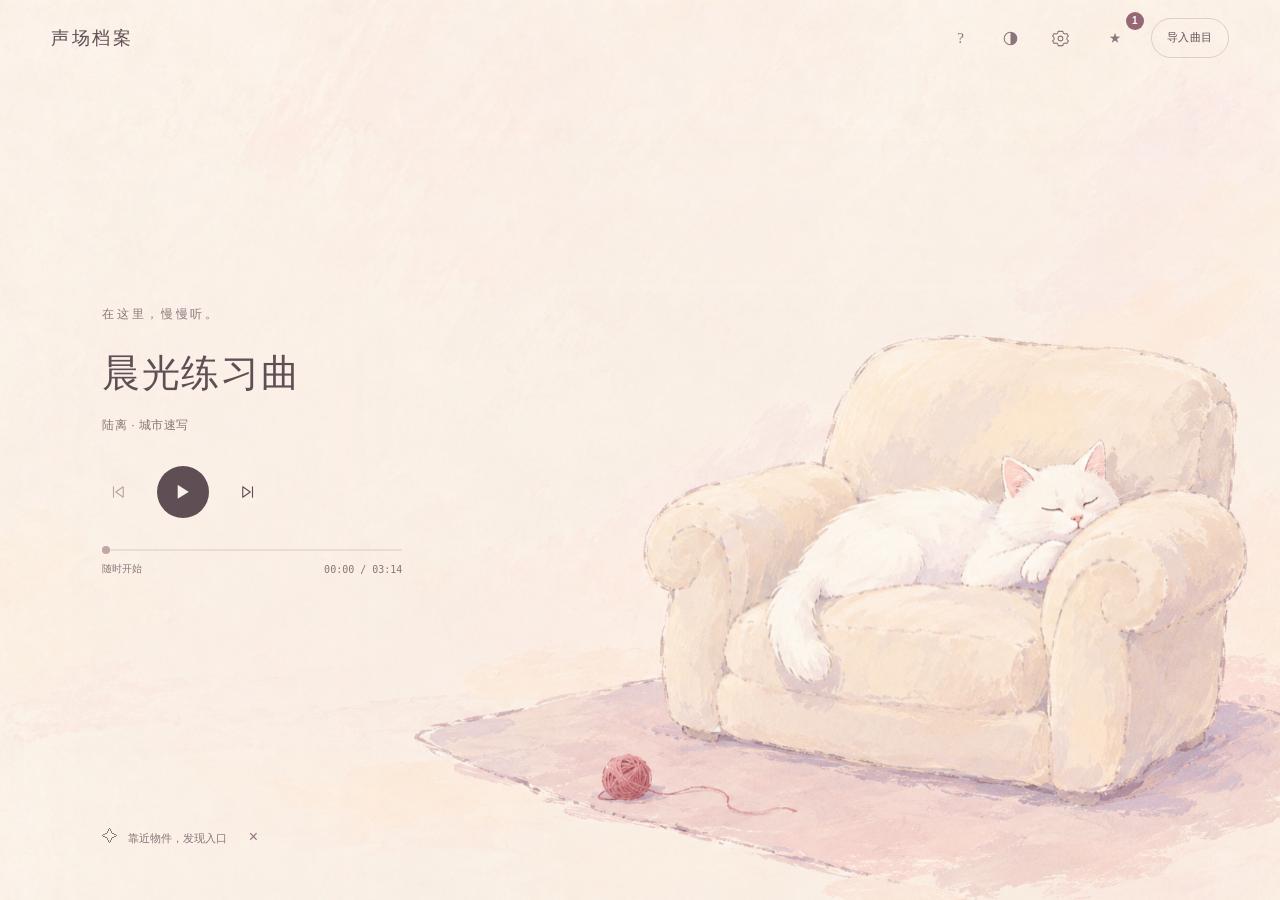
==== frontend/preview.html @ e41140dd "feat: add cat home themes and harden library workflows; release v0.2.7" ====
<!DOCTYPE html>
<html lang="zh-CN">
<head>
    <meta charset="UTF-8">
    <meta name="viewport" content="width=device-width, initial-scale=1.0">
    <title>声场档案</title>
    <link rel="stylesheet" href="style.css">
    <link rel="stylesheet" href="themes.css">
    <link rel="stylesheet" href="home-scene.css">
</head>

<body>

<div class="app">

    <div class="spatial-atmosphere" aria-hidden="true">
        <canvas id="soundfield"></canvas>
        <div class="spatial-orb spatial-orb-a"></div>
        <div class="spatial-orb spatial-orb-b"></div>
        <div class="spatial-grid"></div>
    </div>

    <!-- 顶部 -->
    <header class="topbar">
        <div class="brand">
            <div class="brand-icon" aria-hidden="true">
                <svg viewBox="0 0 44 44" role="presentation">
                    <path d="M8 24h4V13H8v11Zm8 7h4V7h-4v24Zm8 6h4V16h-4v21Zm8-9h4V11h-4v17Z"/>
                </svg>
            </div>
            <div>
                <div class="brand-title">声场档案</div>
                <div class="brand-subtitle">CUT &amp; CUE · SOUND LIBRARY</div>
            </div>
        </div>

        <nav class="top-nav" aria-label="主导航">
            <button class="nav-item active" data-view="home">
                <span>首页</span>
            </button>

            <button class="nav-item" data-view="all">
                <span>全部音乐</span>
                <span class="nav-count" id="allCount"><span class="nav-count-value">0</span></span>
            </button>

            <button class="nav-item" data-view="clips">
                <span>音乐片段</span>
                <span class="nav-count" id="clipCount"><span class="nav-count-value">0</span></span>
            </button>

            <button class="nav-item" data-view="albums">
                <span>专辑</span>
            </button>

            <button class="nav-item" data-view="recent">
                <span>最近</span>
            </button>
        </nav>

        <div class="top-actions">
            <button id="sceneHelpBtn" class="scene-help-btn" type="button" aria-label="查看场景入口" aria-controls="homeScene" aria-expanded="false" title="查看场景入口">?</button>
            <button id="themeToggleBtn" class="theme-toggle appearance-toggle" type="button" aria-label="切换到月夜打盹" title="切换到月夜打盹">
                <svg class="appearance-glyph" viewBox="0 0 24 24" aria-hidden="true"><circle cx="12" cy="12" r="8"/><path d="M12 4a8 8 0 0 1 0 16Z"/></svg>
            </button>
            <div class="theme-switcher">
                <button
                    id="settingsToggleBtn"
                    class="theme-toggle"
                    type="button"
                    aria-expanded="false"
                    aria-controls="settingsMenu"
                    aria-haspopup="menu"
                    aria-label="设置"
                    title="设置"
                >
                    <svg class="settings-glyph" viewBox="0 0 24 24" aria-hidden="true"><path d="m9 3-.6 2.4-2 .9L4 5.6 2 9l1.8 1.7v2.6L2 15l2 3.4 2.4-.7 2 .9L9 21h6l.6-2.4 2-.9 2.4.7 2-3.4-1.8-1.7v-2.6L22 9l-2-3.4-2.4.7-2-.9L15 3Z"/><circle cx="12" cy="12" r="3"/></svg><span class="settings-text">设置</span>
                    <span class="theme-toggle-chevron" aria-hidden="true">⌄</span>
                </button>
                <div id="settingsMenu" class="theme-menu hidden" role="menu" aria-label="设置">
                    <button id="sceneMotionBtn" class="settings-action" type="button" role="menuitemcheckbox" aria-checked="true" tabindex="-1">场景微动效<span aria-hidden="true">开</span></button>
                    <button id="shortcutHelpBtn" class="settings-action" type="button" role="menuitem" tabindex="-1">快捷键<span aria-hidden="true">?</span></button>
                    <button id="checkUpdateBtn" class="settings-action" type="button" role="menuitem" tabindex="-1">检查更新</button>
                </div>
            </div>
            <button id="openCandidatePanelBtn" class="secondary-btn candidate-panel-trigger" type="button" title="候选清单" aria-label="打开候选清单" aria-expanded="false">
                <span aria-hidden="true">★</span>
                <span id="candidateNavCount" class="candidate-trigger-count">0</span>
            </button>
            <button id="importBtn" class="primary-btn">
                导入曲目
            </button>
        </div>
    </header>


    <div class="main">

        <!-- 左侧：Tag 快捷筛选 -->
        <aside class="sidebar">

            <div class="sidebar-controls">
                <button id="sidebarCollapseBtn" class="sidebar-collapse-btn" type="button" aria-expanded="true" title="收起导航">
                    <span aria-hidden="true">‹</span>
                    <span>收起导航</span>
                </button>
            </div>

            <div class="sidebar-section tag-section">
                <div class="sidebar-title">
                    <span>快捷筛选 · 全部 Tag</span>
                    <span class="sidebar-title-actions">
                        <button id="sidebarTagClearBtn" class="hidden" type="button">清空</button>
                        <button id="sidebarTagManageBtn" type="button">管理</button>
                    </span>
                </div>

                <div id="sidebarTags" class="sidebar-tags">
                    <div class="empty-small">暂无 Tag</div>
                </div>
            </div>

        </aside>


        <!-- 主区域 -->
        <main class="content">

            <!-- 工具栏 -->
            <div class="toolbar">

                <div class="search-box">
                    <span class="search-mark" aria-hidden="true"></span>
                    <input
                        id="searchInput"
                        type="text"
                        placeholder="搜索音乐名、专辑、作者、类型、年份或 Tag"
                    >
                    <button id="clearSearch" class="clear-search">×</button>
                    <span class="search-key" aria-hidden="true">/ </span>
                </div>

                <div id="viewButtons" class="view-buttons">
                    <button class="view-btn active" data-layout="list" title="列表视图" aria-label="列表视图">
                        ☰
                    </button>
                    <button class="view-btn" data-layout="grid" title="网格视图" aria-label="网格视图">
                        ▦
                    </button>
                </div>

                <button id="filterToggleBtn" class="secondary-btn toolbar-btn" aria-expanded="false">
                    ⌘ 筛选 <span id="filterActiveIndicator" class="filter-active-indicator hidden" aria-hidden="true"></span>
                </button>

                <button id="selectionToggleBtn" class="secondary-btn toolbar-btn">
                    选择
                </button>

                <button id="rowPlayToggleBtn" class="secondary-btn toolbar-btn" aria-pressed="true">
                    点击试听：开
                </button>

            </div>

            <div class="main-scroll-area">
            <section id="filterPanel" class="filter-panel hidden" aria-label="标签筛选">
                <div class="filter-panel-header">
                    <div>
                        <strong>当前筛选</strong>
                        <span id="filterEmptyHint">还没选中任何 Tag，在左侧点 Tag 即可筛选</span>
                    </div>
                    <div>
                        <button id="clearFiltersBtn" class="text-btn">清空筛选</button>
                    </div>
                </div>
                <div id="activeFilterTags" class="active-filter-tags"></div>
            </section>

            <section id="bulkToolbar" class="bulk-toolbar hidden">
                <span id="selectionCount">已选择 0 首</span>
                <button id="selectAllVisibleBtn" class="text-btn">全选本页</button>
                <div id="bulkTagControls" class="bulk-tag-controls">
                    <input id="bulkTagInput" type="text" placeholder="输入 Tag">
                    <button id="bulkAddTagBtn" class="secondary-btn">添加 Tag</button>
                    <button id="bulkRemoveTagBtn" class="secondary-btn">移除 Tag</button>
                </div>
                <button id="bulkDeleteBtn" class="text-btn danger-btn">删除已选</button>
                <button id="exitSelectionBtn" class="text-btn">完成</button>
            </section>


            <!-- 页面标题 -->
            <div class="page-header">
                <div>
                    <div class="page-kicker">THE SOUND ARCHIVE / 2026</div>
                    <h1 id="pageTitle">全部音乐</h1>
                    <div id="pageDescription" class="page-description">
                        你的本地音乐素材
                    </div>
                </div>

                <div class="result-info" id="resultInfo">
                    0 个音乐
                </div>
            </div>


            <!-- 内容 -->
            <div id="contentArea" class="content-area">
                <!-- JS 渲染 -->
            </div>
            </div>

        </main>


        <!-- 右侧详情 -->
        <aside id="detailPanel" class="detail-panel hidden">

            <div class="detail-header">
                <div class="detail-title">音乐详情</div>
                <button id="closeDetail" class="icon-btn">×</button>
            </div>

            <div id="detailContent"></div>

        </aside>

        <aside id="musicClipsPanel" class="music-clips-panel hidden">
            <div class="detail-header">
                <div>
                    <div class="detail-title">音乐片段</div>
                    <div id="musicClipsSource" class="clip-editor-source"></div>
                </div>
                <button id="closeMusicClips" class="icon-btn">×</button>
            </div>
            <div id="musicClipsBody" class="clips-panel-body"></div>
        </aside>


        <!-- 右侧候选面板 -->
        <aside id="candidatePanel" class="detail-panel hidden">

            <div class="detail-header">
                <div class="detail-title">
                    候选清单
                    <span id="candidatePanelCount" class="detail-title-count"></span>
                </div>
                <div class="candidate-panel-actions">
                    <button id="clearCandidatesBtn" class="text-btn" type="button">清空</button>
                    <button id="closeCandidatePanel" class="icon-btn">×</button>
                </div>
            </div>

            <div id="candidatePanelBody" class="detail-content"></div>

        </aside>

    </div>


    <!-- 底部播放器 -->
    <footer id="playerBar" class="player-bar hidden">

        <audio id="barAudio" preload="auto"></audio>

        <div class="player-left">

            <div class="player-icon">
                <canvas class="player-vinyl" width="84" height="84" aria-hidden="true"></canvas>
            </div>

            <div class="player-info">

                <div id="playerTitle" class="player-title">
                    未在播放
                </div>

                <div id="playerMeta" class="player-meta">
                    —
                </div>

            </div>

        </div>


        <div class="player-center">

            <button id="playerPrevBtn" class="player-btn" title="上一首">
                ⏮
            </button>

            <button id="playerPlayBtn" class="player-btn player-play" title="播放/暂停">
                ▶
            </button>

            <button id="playerNextBtn" class="player-btn" title="下一首">
                ⏭
            </button>

        </div>


        <div class="player-right">

            <canvas id="playerWave" title="进度"></canvas>

            <span id="playerTime" class="player-time">
                00:00 / 00:00
            </span>

            <button id="playerAddCandidateBtn" class="player-btn" title="加入候选">
                ＋
            </button>

            <button id="playerCandidatesBtn" class="player-btn" title="候选列表">
                ★
                <span id="candidateBadge" class="badge">0</span>
            </button>

            <button id="playerCloseBtn" class="player-btn" title="关闭播放器">
                ×
            </button>

        </div>

    </footer>

    <div class="database-path-wrap">
        <button id="databasePathLink" class="database-path" type="button" title="在 Finder 中显示数据库文件">
            <span>本地数据库</span>
            <span id="databasePath">正在读取数据库位置…</span>
        </button>
        <button id="changeDbLocationBtn" class="database-path-change" type="button" title="打开所选文件夹的音乐库，不搬迁或覆盖当前数据库">切换音乐库</button>
    </div>

</div>


<!-- ============================= -->
<!-- 快捷键速查 -->
<!-- ============================= -->

<div id="updateModal" class="modal hidden" role="dialog" aria-modal="true" aria-labelledby="updateTitle">
    <div class="modal-box small">
        <div class="modal-header">
            <h2 id="updateTitle">软件更新</h2>
            <button id="closeUpdateBtn" class="icon-btn" type="button" aria-label="关闭更新窗口">×</button>
        </div>
        <div class="modal-body update-body">
            <p id="updateVersion">声场档案</p>
            <p id="updateStatus" role="status" aria-live="polite"></p>
            <progress id="updateProgress" aria-label="更新下载进度" hidden></progress>
            <span id="updateProgressLabel" hidden></span>
            <div id="updateNotes" class="update-notes" hidden></div>
        </div>
        <div class="modal-footer">
            <button id="updateRecheckBtn" class="secondary-btn" type="button" hidden>重新检查</button>
            <button id="updateActionBtn" class="primary-btn" type="button">检查更新</button>
        </div>
    </div>
</div>

<div id="shortcutsModal" class="modal hidden">

    <div class="modal-box shortcuts-box">

        <div class="modal-header">
            <h2>快捷键</h2>
            <button class="icon-btn" data-close-modal>×</button>
        </div>

        <div class="modal-body">

            <div class="shortcut-group">
                <div class="shortcut-group-title">试听</div>
                <div class="shortcut-row"><span class="shortcut-keys"><kbd>空格</kbd><kbd>K</kbd></span><span>播放 / 暂停</span></div>
                <div class="shortcut-row"><span class="shortcut-keys"><kbd>J</kbd><kbd>←</kbd></span><span>倒退 5 秒（按住连发）· 双击退 15 秒</span></div>
                <div class="shortcut-row"><span class="shortcut-keys"><kbd>L</kbd><kbd>→</kbd></span><span>前进 5 秒（按住连发）· 双击切换 1× / 1.5× / 2× 倍速</span></div>
                <div class="shortcut-row"><span class="shortcut-keys"><kbd>M</kbd></span><span>边听边裁：在当前播放位置打开裁剪器</span></div>
            </div>

            <div class="shortcut-group">
                <div class="shortcut-group-title">裁剪器</div>
                <div class="shortcut-row"><span class="shortcut-keys"><kbd>空格</kbd></span><span>从头试听整曲</span></div>
                <div class="shortcut-row"><span class="shortcut-keys"><kbd>I</kbd></span><span>当前位置设为片段起点</span></div>
                <div class="shortcut-row"><span class="shortcut-keys"><kbd>O</kbd></span><span>当前位置设为片段终点</span></div>
            </div>

            <div class="shortcut-group">
                <div class="shortcut-group-title">通用</div>
                <div class="shortcut-row"><span class="shortcut-keys"><kbd>/</kbd></span><span>聚焦搜索框</span></div>
                <div class="shortcut-row"><span class="shortcut-keys"><kbd>Esc</kbd></span><span>关闭弹窗 / 清除筛选</span></div>
                <div class="shortcut-row"><span class="shortcut-keys"><kbd>?</kbd></span><span>打开本面板</span></div>
            </div>

        </div>

    </div>

</div>

<!-- ============================= -->
<!-- 导入音乐弹窗 -->
<!-- ============================= -->

<div id="importModal" class="modal hidden">

    <div class="modal-box">

        <div class="modal-header">
            <h2>导入音乐</h2>
            <button class="icon-btn" data-close-modal>×</button>
        </div>

        <div class="modal-body">

            <div
                id="dropZone"
                class="drop-zone"
            >
                <div class="drop-icon">♫</div>

                <div class="drop-title">
                    导入本地 MP3 音乐
                </div>

                <div class="drop-description">
                    可选择多个文件夹，自动扫描其中的 MP3 文件
                </div>

                <div class="drop-append-hint">
                    再次选择会追加到本次导入，重复文件自动忽略
                </div>

                <div class="import-source-actions">
                    <button id="chooseFileBtn" class="secondary-btn">选择文件</button>
                    <button id="chooseFolderBtn" class="primary-btn">选择文件夹</button>
                </div>
            </div>

            <fieldset class="album-source-control">
                <legend>专辑识别方式</legend>
                <span class="album-source-label">专辑</span>
                <label><input type="radio" name="albumSource" value="metadata" checked> 以 MP3 属性为准</label>
                <label><input type="radio" name="albumSource" value="folder"> 以文件夹名称为准</label>
            </fieldset>


            <div id="selectedFiles" class="selected-files"></div>

        </div>

        <div class="modal-footer">
            <button class="secondary-btn" data-close-modal>
                取消
            </button>

            <button
                id="confirmImportBtn"
                class="primary-btn"
                disabled
            >
                导入
            </button>
        </div>

    </div>

</div>


<!-- ============================= -->
<!-- 编辑音乐弹窗 -->
<!-- ============================= -->

<div id="editModal" class="modal hidden">

    <div class="modal-box small">

        <div class="modal-header">
            <h2>编辑音乐信息</h2>
            <button class="icon-btn" data-close-modal>×</button>
        </div>

        <div class="modal-body">

            <input type="hidden" id="editMusicId">

            <label>
                音乐名称
                <input id="editName" type="text">
            </label>

            <label>
                专辑
                <input id="editAlbum" type="text">
            </label>

            <label>
                Tag
                <div id="editTags" class="tag-editor"></div>

                <div class="tag-input-row">
                    <input
                        id="editTagInput"
                        type="text"
                        placeholder="输入新 Tag"
                    >
                    <button id="addEditTagBtn" class="secondary-btn">
                        添加
                    </button>
                </div>
            </label>

        </div>

        <div class="modal-footer">

            <button class="secondary-btn" data-close-modal>
                取消
            </button>

            <button id="saveEditBtn" class="primary-btn">
                保存
            </button>

        </div>

    </div>

</div>


<!-- 维度的新增/重命名、Tag 的新增/重命名都在侧栏原位输入，不再有操作浮层 -->


<!-- ============================= -->
<!-- 新建片段 -->
<!-- ============================= -->

<div id="clipEditorPanel" class="clip-editor-overlay hidden" role="dialog" aria-modal="true" aria-label="音乐片段编辑器">
<aside class="clip-editor-panel">

    <div class="clip-editor-header">
        <div>
            <div id="clipEditorTitle" class="detail-title">新建音乐片段</div>
            <div id="clipEditorMusicName" class="clip-editor-source"></div>
        </div>
        <button id="closeClipEditor" class="icon-btn">×</button>
    </div>

    <div class="clip-editor-body">

            <input type="hidden" id="clipMusicId">

            <div class="clip-editor-preview">
                <audio id="clipAudio"></audio>
                <button id="playFullTrackBtn" class="secondary-btn">▶ 从头试听</button>
                <button id="previewClipBtn" class="primary-btn">▶ 循环试听</button>
                <span id="clipCurrentTime" class="clip-current-time">00:00 / 00:00</span>
            </div>

            <!-- 时间轴 -->
            <div class="timeline-editor">

                <div class="clip-range-summary">
                    <span><b>IN</b> <input id="clipStartInput" type="text" inputmode="decimal" value="00:00"></span>
                    <strong id="clipSelectionDuration">选区 00:00</strong>
                    <span><b>OUT</b> <input id="clipEndInput" type="text" inputmode="decimal" value="00:00"></span>
                </div>

                <div id="timelineTrack" class="timeline-track">

                    <div id="timelinePlayhead" class="timeline-playhead"></div>

                    <div id="timelineSelection" class="timeline-selection">
                        <div id="startHandle" class="timeline-handle left" aria-label="入点"></div>
                        <div id="endHandle" class="timeline-handle right" aria-label="出点"></div>
                    </div>

                </div>

                <div class="timeline-buttons">
                    <button id="setStartBtn" class="secondary-btn" title="快捷键 I">
                        设入点 <kbd>I</kbd>
                    </button>

                    <button id="setEndBtn" class="secondary-btn" title="快捷键 O">
                        设出点 <kbd>O</kbd>
                    </button>
                </div>
                <p class="timeline-help">拖动两端调整范围；点击轨道定位播放头，再用 I / O 标记。</p>

            </div>


            <label class="clip-name-field">
                保存为素材 <span>可修改</span>
                <input
                    id="clipName"
                    type="text"
                    placeholder="例如：情绪渐起"
                >
            </label>


            <details class="clip-tags-details">
                <summary>Tag <span>可选</span></summary>

                <div
                    id="clipTags"
                    class="tag-editor"
                ></div>

                <div class="tag-input-row">

                    <input
                        id="clipTagInput"
                        type="text"
                        placeholder="输入新 Tag"
                    >

                    <button
                        id="addClipTagBtn"
                        class="secondary-btn"
                    >
                        添加
                    </button>

                </div>

                <div class="tag-suggestions">
                    <div class="suggestion-title">
                        已有 Tag
                    </div>

                    <div id="clipTagSuggestions"></div>
                </div>

            </details>

    </div>

    <div class="clip-editor-footer">
        <button id="cancelClipEditor" class="secondary-btn">取消</button>
        <button id="clipExportBtn" class="secondary-btn">导出选区 ⤓</button>
        <button id="saveClipBtn" class="primary-btn">保存片段</button>
    </div>

</aside>
</div>


<!-- Toast -->
<div id="toast" class="toast"></div>


<script src="soundfield.js"></script>
<script src="waveform.js"></script>
<script src="home-scene-motion.js"></script>
<script src="home-scene.js"></script>
<script src="theme-transition.js"></script>
<script src=".preview/mock-tauri.js"></script>
<script src="app.js"></script>
<script src="updater.js"></script>

</body>
</html>
---- frontend/style.css ----
/* =========================================================
   声场档案 — 设计系统
   ========================================================= */

* {
    box-sizing: border-box;
}

:root {
    /* 基础色 */
    --bg: #f4f5fb;
    --panel: #ffffff;
    --border: #ebeef4;
    --border-strong: #dfe3ee;
    --text: #1e2233;
    --subtext: #8a90a5;
    --hover: #f2f4fa;

    /* 强调色 — 靛蓝 → 紫罗兰渐变 */
    --primary: #6366f1;
    --primary-strong: #4f46e5;
    --primary-2: #8b5cf6;
    --primary-grad: linear-gradient(135deg, #6366f1 0%, #8b5cf6 100%);
    --primary-light: #f0f1ff;
    --primary-soft: #e7e9ff;
    --ring: rgba(99, 102, 241, 0.25);

    --danger: #f43f5e;
    --warning: #f59e0b;
    --tag: #eef0ff;
    --tag-text: #5b5bd6;

    /* 圆角 */
    --r-sm: 8px;
    --r-md: 12px;
    --r-lg: 16px;
    --r-xl: 20px;
    --r-pill: 999px;

    /* 阴影 */
    --shadow-sm: 0 1px 3px rgba(30, 34, 51, 0.06);
    --shadow-md: 0 6px 18px rgba(30, 34, 51, 0.08);
    --shadow-lg: 0 20px 50px rgba(30, 34, 51, 0.14);
}

/* 柔和滚动条 */
::-webkit-scrollbar {
    width: 10px;
    height: 10px;
}
::-webkit-scrollbar-thumb {
    background: #d4d9e6;
    border-radius: 999px;
    border: 3px solid transparent;
    background-clip: content-box;
}
::-webkit-scrollbar-thumb:hover {
    background: #bcc3d6;
    background-clip: content-box;
}
::-webkit-scrollbar-track {
    background: transparent;
}

html,
body {
    height: 100%;
}

body {
    margin: 0;
    font-family:
        -apple-system,
        BlinkMacSystemFont,
        "Segoe UI",
        "PingFang SC",
        "Microsoft YaHei",
        sans-serif;

    background: var(--bg);
    color: var(--text);

    -webkit-font-smoothing: antialiased;
    text-rendering: optimizeLegibility;
}

button {
    font-family: inherit;
}

/* =========================
   APP
========================= */

.app {
    height: 100vh;
    display: flex;
    flex-direction: column;
}


/* =========================
   TOPBAR
========================= */

.topbar {
    height: 68px;
    flex-shrink: 0;

    background: var(--panel);
    border-bottom: 1px solid var(--border);

    display: flex;
    align-items: center;
    justify-content: space-between;

    padding: 0 26px;
}

.brand {
    display: flex;
    align-items: center;
    gap: 13px;
}

.brand-icon {
    width: 40px;
    height: 40px;

    border-radius: 12px;

    background: var(--primary-grad);
    color: white;

    display: flex;
    align-items: center;
    justify-content: center;

    font-size: 21px;

    box-shadow: 0 4px 12px rgba(99, 102, 241, 0.35);
}

.brand-title {
    font-size: 16px;
    font-weight: 700;
    letter-spacing: 0.2px;
}

.brand-subtitle {
    font-size: 11px;
    color: var(--subtext);
    margin-top: 2px;
}

.top-actions .primary-btn {
    padding: 0 18px;
}

.top-actions .theme-toggle,
.top-actions .candidate-panel-trigger,
.top-actions .primary-btn {
    box-sizing: border-box;
    height: 40px;
    min-height: 40px;
}

.candidate-panel-trigger {
    position: relative;
    display: inline-flex;
    align-items: center;
    justify-content: center;
    gap: 7px;
    width: 36px;
    min-height: 36px;
    padding: 0;
    color: #fff;
    background: var(--primary-strong);
    border-color: var(--primary-strong);
    font-size: 17px;
}

.candidate-trigger-count {
    position: absolute;
    top: -7px;
    right: -8px;
    display: inline-flex;
    align-items: center;
    justify-content: center;
    min-width: 18px;
    height: 18px;
    padding: 0 5px;
    border-radius: 999px;
    background: #fff;
    color: var(--primary-strong);
    font-size: 10px;
    font-weight: 700;
}

.candidate-panel-trigger:hover {
    color: #fff;
    background: var(--primary);
    border-color: var(--primary);
}

.top-actions .candidate-panel-trigger {
    color: #e8e1d5;
    background: transparent;
    border-color: #56514a;
    border-radius: 2px;
}

.top-actions .candidate-panel-trigger:not(.is-active):hover {
    color: #fff;
    background: #292825;
    border-color: #aaa294;
}

body[data-theme="sky"] .top-actions .candidate-panel-trigger {
    color: var(--primary-strong);
    background: rgba(255,255,255,.7);
    border-color: var(--border-strong);
    border-radius: 9px;
}

body[data-theme="sky"] .top-actions .candidate-panel-trigger:not(.is-active):hover {
    color: var(--primary-strong);
    background: var(--primary-light);
    border-color: var(--primary);
}

.top-actions .candidate-panel-trigger.is-active,
body[data-theme="sky"] .top-actions .candidate-panel-trigger.is-active {
    color: #fff;
    background: var(--primary);
    border-color: var(--primary);
}

body[data-theme="sky"] .top-actions .candidate-panel-trigger.is-active {
    background: var(--primary-grad);
    border-color: transparent;
    box-shadow: 0 10px 24px rgba(62, 130, 164, 0.18);
}


/* =========================
   MAIN
========================= */

.main {
    flex: 1;
    display: flex;
    min-height: 0;
}


/* =========================
   SIDEBAR
========================= */

.sidebar {
    width: 232px;
    flex-shrink: 0;

    background: #fafbfe;
    border-right: 1px solid var(--border);

    padding: 20px 14px;

    overflow-y: auto;
}

.sidebar-section {
    margin-bottom: 26px;
}

.sidebar-title {
    padding: 0 12px 9px;

    font-size: 11px;
    font-weight: 700;

    color: #a8aec2;
    letter-spacing: 0.8px;
    text-transform: uppercase;
}

.tag-section .sidebar-title {
    display: flex;
    align-items: center;
    justify-content: space-between;
    gap: 8px;
}

.tag-section .sidebar-title-actions {
    display: flex;
    align-items: center;
    gap: 6px;
}

#sidebarTagManageBtn,
#sidebarTagClearBtn {
    border: 1px solid var(--border);
    border-radius: var(--r-pill);
    padding: 2px 9px;
    min-height: 0;

    background: transparent;
    color: var(--subtext);
    cursor: pointer;
    font: inherit;
    font-size: 11px;
    font-weight: 500;
    letter-spacing: normal;
    text-transform: none;
    white-space: nowrap;
}

#sidebarTagManageBtn:hover,
#sidebarTagClearBtn:hover {
    border-color: var(--primary);
    color: var(--primary-strong);
}

.nav-item {
    position: relative;

    width: 100%;
    height: 40px;

    border: 0;
    background: transparent;

    border-radius: 10px;

    padding: 0 12px;

    display: flex;
    align-items: center;
    gap: 11px;

    color: #5a6073;

    cursor: pointer;
    text-align: left;

    font-size: 13.5px;

    transition: background 0.15s, color 0.15s;
}

.nav-item:hover {
    background: var(--hover);
    color: var(--text);
}

.nav-item.active {
    background: var(--primary-light);
    color: var(--primary-strong);
    font-weight: 600;
}

.nav-item.active::before {
    content: "";
    position: absolute;
    left: -14px;
    top: 50%;
    transform: translateY(-50%);

    width: 3px;
    height: 22px;

    border-radius: 0 3px 3px 0;
    background: var(--primary-grad);
}

.nav-item > span:first-child {
    width: 18px;
    text-align: center;
    font-size: 13px;
}

.nav-count {
    margin-left: auto;

    min-width: 20px;
    height: 20px;

    display: inline-flex;
    align-items: center;
    justify-content: center;

    padding: 0 6px;

    font-size: 11px;
    font-weight: 600;

    color: #8a90a5;
    background: #eceff5;
    border-radius: var(--r-pill);
}

.nav-item.active .nav-count {
    color: var(--primary-strong);
    background: var(--primary-soft);
}

.sidebar-tags {
    display: flex;
    flex-direction: column;

    /* 与上方 .sidebar-title / .nav-item 的内容盒对齐：左侧 12px 内缩让维度名、
       Tag 行与导航项站在同一条左对齐线上，右侧 8px 让 Tag 计数徽标、维度开合与
       导航计数徽标落在同一条右对齐线上（徽标本身还带 4px 行内边距）。 */
    padding: 0 8px 0 12px;
}


/* 侧边栏 Tag 树：Musicbed 式分面列表——维度整宽行 + checkbox Tag 行 */

.sidebar-tag-tree {
    display: flex;
    flex-direction: column;
}

.sidebar-tag-dimension {
    border-bottom: 1px solid var(--border);
}

.sidebar-tag-dimension-row {
    display: flex;
    align-items: center;

    /* 与 .nav-item 一致：18px 图标列 + 11px 间距，维度名正好落在导航文字那一列。 */
    gap: 11px;

    /* 行高贴近导航项（32px）而不是原来的 46px，维度行才像同一套侧栏组件。 */
    min-height: 38px;

    /* 左右内缩由 .sidebar-tags 统一提供，只在这里保留 4px，
       让维度开合按钮与上方导航计数徽标右对齐。 */
    padding: 6px 4px 6px 0;

    cursor: pointer;
}

/* 维度图标沿用导航项「图标 + 文案」的排布，避免维度行显得孤立。 */
.sidebar-tag-dimension-icon {
    flex-shrink: 0;
    width: 18px;

    color: var(--text);
    text-align: center;
    font-size: 13px;
    opacity: .9;
}

.sidebar-tag-dimension-name {
    flex-shrink: 0;

    /* 字号、字重与 .nav-item 看齐，不再比导航项更抢眼。 */
    color: var(--text);
    font-size: 13px;
    font-weight: 500;
}

/* 维度名右侧截断显示该维度已选中的 Tag 名（收起态也保留）。 */
.sidebar-tag-dimension-selected {
    flex: 1;
    min-width: 0;
    overflow: hidden;
    text-overflow: ellipsis;
    white-space: nowrap;

    color: var(--subtext);
    font-size: 12px;
}

.sidebar-tag-dimension-pill {
    flex-shrink: 0;

    min-width: 18px;
    height: 18px;
    padding: 0 5px;

    display: inline-flex;
    align-items: center;
    justify-content: center;

    border-radius: 99px;

    background: var(--primary-strong);
    color: #ffffff;
    font-size: 11px;
    font-weight: 600;
    line-height: 1;
}

/* 维度开合：1.5px 圆头细线箭头（markup 里是 <svg class="chevron">）。
   不用「＋/×」——× 会被读成删除，而管理态里维度行本来就有 ＋（新增根 Tag）和
   ×（删除维度）两个按钮；也不用实心三角 ▼/▶ 或字符字形，那个尺寸下太笨重 /
   太糊，细线圆头描边只有 SVG 画得出。 */
.sidebar-tag-dimension-toggle {
    border: 0;
    background: transparent;
    padding: 0;
    width: 22px;
    height: 22px;
    flex-shrink: 0;

    display: inline-flex;
    align-items: center;
    justify-content: center;

    color: var(--subtext);
    cursor: pointer;
}

/* 展开向下「⌄」；收起时整枚箭头转 -90° 变成向右「›」。
   方向只看 aria-expanded，所以 JS 侧不需要再输出或替换任何字形。 */
.sidebar-tag-dimension-toggle .chevron,
.sidebar-tag-caret .chevron {
    display: block;
    width: 12px;
    height: 12px;
    transition: transform 0.16s ease;
}

.sidebar-tag-caret .chevron { width: 10px; height: 10px; }

.sidebar-tag-dimension-toggle[aria-expanded="false"] .chevron,
.sidebar-tag-caret[aria-expanded="false"] .chevron {
    transform: rotate(-90deg);
}

.sidebar-tag-dimension-row:hover .sidebar-tag-dimension-toggle,
.sidebar-tag-dimension-toggle:hover {
    color: var(--text);
}

.sidebar-tag-dimension-body {
    display: flex;
    flex-direction: column;
    padding: 0 0 10px;
}

.sidebar-tag-dimension.is-collapsed .sidebar-tag-dimension-body {
    display: none;
}

/* 有子级的 Tag 行在 checkbox 左侧放同一款细线箭头，尺寸比维度那枚小一档。 */
.sidebar-tag-caret {
    border: 0;
    background: transparent;
    padding: 0;
    width: 17px;
    height: 17px;
    flex-shrink: 0;

    display: inline-flex;
    align-items: center;
    justify-content: center;

    border-radius: var(--r-sm);

    color: var(--subtext);
    cursor: pointer;
}

.sidebar-tag-caret:hover {
    background: var(--hover);
    color: var(--text);
}

.sidebar-tag-caret-spacer {
    width: 17px;
    flex-shrink: 0;
}

.sidebar-tag-row {
    display: flex;
    align-items: center;

    /* 层级越深缩进越多，但侧栏宽度就这么多：缩进到第 3 层就不再增长，
       否则深层级的 Tag 名（连同 checkbox）会被右侧操作按钮挤到看不见。 */
    margin-left: min(calc(var(--tag-depth, 0) * 12px), 36px);

    border-radius: var(--r-sm);
}

.sidebar-tag-children {
    display: flex;
    flex-direction: column;
}

.sidebar-tag-children.is-collapsed {
    display: none;
}

.sidebar-tag {
    flex: 1;
    min-width: 0;

    border: 0;
    background: transparent;

    padding: 6px 4px;

    border-radius: var(--r-sm);

    display: flex;
    align-items: center;
    gap: 8px;

    text-align: left;

    cursor: pointer;

    color: var(--text);
    font: inherit;
    font-size: 13px;

    touch-action: none;
    user-select: none;
    -webkit-user-select: none;
}

/* ---------- 侧栏内联编辑（新增/重命名维度与 Tag） ---------- */

/* 原位输入框：底下一道强调色细线，其余和所在行保持同一排版。
   高度锁成 18px（= 文字行高），下划线算在盒内，这样切到编辑态时
   这一行不会比只读态高出来几个像素。 */
.sidebar-tag-input {
    flex: 1;
    min-width: 0;

    box-sizing: border-box;
    height: 18px;
    padding: 0;

    border: 0;
    border-bottom: 1px solid var(--primary);
    border-radius: 0;
    background: transparent;

    color: inherit;
    font: inherit;
    font-size: 13px;
    line-height: 18px;

    user-select: text;
    -webkit-user-select: text;
    outline: none;
}

.sidebar-tag-input::placeholder {
    color: var(--subtext);
    opacity: .85;
}

/* 维度名本身是 500 字重，重命名时输入框别掉回 400。 */
.sidebar-tag-dimension-row .sidebar-tag-input {
    font-weight: 500;
}

/* 重命名的那一行整体变成可输入状态：不要按钮手势，也不要禁止选中文字。 */
.sidebar-tag.is-editing {
    cursor: default;
    touch-action: auto;
    user-select: auto;
    -webkit-user-select: auto;
}

/* 新增时的空 checkbox 只作为占位，画出位置不画对勾。 */
.sidebar-tag-checkbox.is-draft {
    opacity: .5;
}

.sidebar-tag-dimension-row.is-draft .sidebar-tag-dimension-icon {
    opacity: .5;
}

.sidebar-tag:hover {
    background: var(--hover);
}

.sidebar-tag-checkbox {
    width: 15px;
    height: 15px;
    flex-shrink: 0;

    display: inline-flex;
    align-items: center;
    justify-content: center;

    border: 1px solid var(--border-strong);
    border-radius: 3px;

    background: transparent;
    color: transparent;
    font-size: 10px;
    line-height: 1;

    transition: background 0.15s, border-color 0.15s, color 0.15s;
}

.sidebar-tag.is-selected .sidebar-tag-checkbox {
    background: var(--primary-strong);
    border-color: var(--primary-strong);
    color: #ffffff;
}

.sidebar-tag.is-selected .sidebar-tag-name {
    font-weight: 600;
}

.sidebar-tag-name {
    flex: 1;
    min-width: 0;
    overflow: hidden;
    text-overflow: ellipsis;
    white-space: nowrap;
}

.sidebar-tag-count {
    flex-shrink: 0;

    color: var(--subtext);
    font-size: 11px;
    font-variant-numeric: tabular-nums;
}

.sidebar-tag-ops {
    display: none;
    align-items: center;
    gap: 1px;

    padding-right: 4px;
}

.sidebar-tag-dimension-row .sidebar-tag-ops {
    padding-right: 0;
}

.sidebar-tag-tree.is-managing .sidebar-tag-ops {
    display: inline-flex;
}

/* 管理态下每行右侧已经有三个操作按钮，再挂一个数量会把 Tag 名挤没，
   而且这时候用户关注的是结构而不是曲目数。 */
.sidebar-tag-tree.is-managing .sidebar-tag-count {
    display: none;
}

.sidebar-tag-ops button {
    border: 0;
    background: transparent;
    padding: 0;
    width: 17px;
    height: 17px;

    display: inline-flex;
    align-items: center;
    justify-content: center;

    color: var(--subtext);
    cursor: pointer;
    font-size: 13px;
    line-height: 1;
}

.sidebar-tag-ops button:hover {
    color: var(--primary-strong);
}

.sidebar-tag-ops button[data-sidebar-tag-delete]:hover,
.sidebar-tag-ops button[data-dimension-delete]:hover {
    color: var(--danger);
}

.sidebar-tag-row.is-dragging {
    opacity: 0.45;
}

.sidebar-tag-row.is-drop-target {
    outline: 2px solid var(--primary);
    outline-offset: -2px;
    background: var(--primary-light);
}

.sidebar-tag-dimension-row.is-drop-target {
    outline: 2px solid var(--primary);
    outline-offset: -2px;
    background: var(--primary-light);
}

.sidebar-tag-add-dimension {
    align-self: flex-start;
    border: 1px dashed var(--primary);
    border-radius: var(--r-pill);
    padding: 4px 10px;
    margin: 8px 0 0;

    background: transparent;
    color: var(--primary-strong);
    cursor: pointer;
    font: inherit;
    font-size: 12px;
}

.sidebar-tag-add-dimension:hover {
    background: var(--primary-light);
}


/* 打 Tag 时按维度分组的「已有 Tag」列表 */

.tag-pick-group {
    margin-bottom: 8px;
}

.tag-pick-group-title {
    margin-bottom: 4px;
    color: var(--subtext);
    font-size: 11px;
}

.tag-pick-group-tags {
    display: flex;
    flex-wrap: wrap;
}

.empty-small {
    color: #a8aec2;
    padding: 6px 12px;
    font-size: 12px;
}


/* =========================
   CONTENT
========================= */

.content {
    flex: 1;
    min-width: 0;

    display: flex;
    flex-direction: column;

    overflow: hidden;
}


/* =========================
   TOOLBAR
========================= */

.toolbar {
    height: 68px;
    flex-shrink: 0;

    display: flex;
    align-items: center;
    gap: 12px;

    padding: 0 26px;

    background: var(--panel);
    border-bottom: 1px solid var(--border);
}

.toolbar-btn { margin-left: auto; }
.toolbar-btn + .toolbar-btn { margin-left: 0; }

.filter-panel,
.bulk-toolbar {
    flex-shrink: 0;
    padding: 14px 26px;
    background: #fff;
    border-bottom: 1px solid var(--border);
}

.danger-btn { color: var(--danger); }

.main-scroll-area {
    flex: 1;
    min-height: 0;
    overflow-y: auto;
    overflow-x: hidden;
    display: flex;
    flex-direction: column;
}

.filter-panel-header,
.bulk-toolbar,
.bulk-tag-controls,
.active-filter-tags {
    display: flex;
    align-items: center;
    gap: 10px;
}

.filter-panel-header { justify-content: space-between; }
.filter-panel-header span { margin-left: 8px; font-size: 12px; color: var(--subtext); }
.active-filter-tags { min-height: 0; flex-wrap: wrap; margin: 12px 0 4px; }
.active-filter-tag { border: 0; border-radius: var(--r-pill); padding: 8px 12px; background: var(--primary-light); color: var(--primary-strong); cursor: pointer; font-size: 14px; }
.tag-drag-ghost { position: fixed; z-index: 1000; pointer-events: none; padding: 6px 10px; border: 1px solid var(--primary); border-radius: var(--r-pill); background: #fff; color: var(--primary-strong); box-shadow: var(--shadow-md); font-size: 12px; transform: translate(-50%, -50%); }
.text-btn { border: 0; background: transparent; color: var(--primary-strong); cursor: pointer; font: inherit; font-size: 12px; white-space: nowrap; }
.bulk-toolbar { justify-content: flex-start; background: var(--primary-light); flex-wrap: wrap; row-gap: 8px; }
.bulk-toolbar #selectionCount { font-weight: 600; color: var(--primary-strong); }
.bulk-tag-controls { margin-left: auto; }
.bulk-tag-controls input { width: 150px; height: 36px; border: 1px solid var(--border-strong); border-radius: 9px; padding: 0 10px; font: inherit; font-size: 13px; }

.search-box {
    width: 420px;
    max-width: 60vw;

    height: 40px;

    border: 1px solid var(--border);
    border-radius: var(--r-pill);

    background: #f5f6fa;

    display: flex;
    align-items: center;

    padding: 0 14px;

    color: #a8aec2;

    transition: border-color 0.15s, background 0.15s, box-shadow 0.15s;
}

.search-box:focus-within {
    background: #fff;
    border-color: var(--primary);
    box-shadow: 0 0 0 4px var(--ring);
}

.search-box input {
    flex: 1;

    border: 0;
    outline: 0;
    background: transparent;

    padding: 0 9px;

    font-size: 13px;
    color: var(--text);
}

.search-box input::placeholder {
    color: #a8aec2;
}

.clear-search {
    border: 0;
    background: transparent;

    color: #a8aec2;

    cursor: pointer;

    font-size: 18px;
    line-height: 1;

    padding: 0;
}

.clear-search:hover {
    color: var(--subtext);
}

.view-buttons {
    margin-left: auto;

    display: flex;

    gap: 2px;

    background: #f5f6fa;
    border: 1px solid var(--border);
    border-radius: 10px;

    padding: 3px;
}

.view-btn {
    width: 32px;
    height: 30px;

    border: 0;
    background: transparent;

    border-radius: 7px;

    cursor: pointer;

    color: #a8aec2;
    font-size: 14px;

    display: flex;
    align-items: center;
    justify-content: center;

    transition: background 0.15s, color 0.15s, box-shadow 0.15s;
}

.view-btn.active {
    background: #fff;
    color: var(--primary-strong);
    box-shadow: var(--shadow-sm);
}


/* =========================
   PAGE HEADER
========================= */

.page-header {
    padding: 26px 26px 16px;

    display: flex;
    align-items: end;
    justify-content: space-between;
}

.page-header h1 {
    margin: 0;

    font-size: 22px;
    font-weight: 700;
    letter-spacing: 0.2px;
}

.page-description {
    margin-top: 6px;

    font-size: 12.5px;
    color: var(--subtext);
}

.result-info {
    font-size: 12.5px;
    color: var(--subtext);
    background: #fff;
    border: 1px solid var(--border);
    border-radius: var(--r-pill);
    padding: 5px 13px;
    box-shadow: var(--shadow-sm);
}


/* =========================
   CONTENT AREA
========================= */

.content-area {
    flex: 0 0 auto;
    min-height: 0;
    overflow: visible;

    padding: 0 26px 36px;
}

.database-path {
    position: relative;
    z-index: 1;
    display: flex;
    align-items: center;
    gap: 7px;
    min-width: 0;
    width: 100%;
    flex-shrink: 0;
    padding: 8px 64px 8px 26px;
    border: 0;
    border-top: 1px solid var(--border);
    background: var(--panel);
    color: var(--subtext);
    cursor: pointer;
    font-size: 11px;
    text-align: left;
}

.database-path span:last-child {
    overflow: hidden;
    text-overflow: ellipsis;
    text-decoration: underline;
    text-underline-offset: 2px;
    white-space: nowrap;
}

.database-path:hover {
    color: var(--primary-strong);
}

.database-path-wrap {
    position: relative;
    z-index: 1;
    flex-shrink: 0;
}

.database-path-change {
    position: absolute;
    right: 10px;
    top: 50%;
    transform: translateY(-50%);
    z-index: 2;
    border: 1px solid var(--border);
    border-radius: var(--r-pill, 999px);
    background: var(--bg);
    color: var(--subtext);
    cursor: pointer;
    font-size: 11px;
    padding: 3px 12px;
}

.database-path-change:hover {
    color: var(--primary-strong);
    border-color: var(--primary-strong);
}


/* =========================
   MUSIC LIST
========================= */

.music-list {
    background: var(--panel);

    border: 1px solid var(--border);
    border-radius: var(--r-lg);

    overflow: hidden;

    box-shadow: var(--shadow-sm);
}

.music-row {
    min-height: 76px;

    display: flex;
    align-items: center;

    padding: 12px 16px;

    border-bottom: 1px solid var(--border);

    cursor: pointer;

    transition: background 0.15s;
}

.music-row.is-selected,
.music-card.is-selected { border-color: var(--primary); background: var(--primary-light); }
.music-select { display: inline-flex; align-items: center; margin: 0 2px 0 0; cursor: pointer; }
.music-select input { width: 16px; height: 16px; accent-color: var(--primary); }
.card-select { position: absolute; top: 12px; right: 12px; }

.music-row:last-child {
    border-bottom: 0;
}

.music-row:hover {
    background: #fafbfe;
}

.music-icon {
    width: 46px;
    height: 46px;

    border-radius: 12px;

    background: linear-gradient(135deg, #eef0ff 0%, #f5f2ff 100%);
    color: #7773d8;

    display: flex;
    align-items: center;
    justify-content: center;

    margin-right: 14px;

    font-size: 20px;

    flex-shrink: 0;
}

.music-icon img { width: 100%; height: 100%; display: block; object-fit: cover; border-radius: inherit; }

.music-main {
    flex: 1;
    min-width: 0;
}

.music-name {
    font-size: 14px;
    font-weight: 600;

    overflow: hidden;
    white-space: nowrap;
    text-overflow: ellipsis;
}

.music-meta {
    margin-top: 5px;

    color: var(--subtext);

    font-size: 11.5px;

    display: flex;
    gap: 14px;
}

.music-tags {
    display: flex;
    gap: 6px;

    margin-top: 8px;

    flex-wrap: wrap;
}

.tag {
    display: inline-flex;
    align-items: center;

    height: 22px;

    padding: 0 9px;

    border-radius: var(--r-pill);

    background: var(--tag);

    color: var(--tag-text);

    font-size: 11px;
    font-weight: 500;
}

.music-actions {
    display: flex;
    gap: 6px;

    margin-left: 16px;
}

.icon-action {
    width: 32px;
    height: 32px;

    border: 1px solid var(--border);
    border-radius: 9px;

    background: #fff;

    cursor: pointer;

    color: #8a90a5;

    display: inline-flex;
    align-items: center;
    justify-content: center;

    transition: background 0.15s, color 0.15s, border-color 0.15s, box-shadow 0.15s;
}

.icon-action:hover {
    background: var(--primary-light);
    border-color: var(--primary-soft);
    color: var(--primary-strong);
    box-shadow: var(--shadow-sm);
}


/* =========================
   GRID
========================= */

.music-grid {
    display: grid;

    grid-template-columns:
        repeat(auto-fill, minmax(240px, 1fr));

    gap: 16px;
}

.music-card {
    position: relative;
    background: var(--panel);

    border: 1px solid var(--border);
    border-radius: var(--r-lg);

    padding: 14px;

    cursor: pointer;

    box-shadow: var(--shadow-sm);

    transition: transform 0.18s ease, box-shadow 0.18s ease, border-color 0.18s ease;
}

.music-card:hover {
    transform: translateY(-3px);
    border-color: var(--primary-soft);
    box-shadow: var(--shadow-md);
}

.card-icon {
    height: 132px;

    background: linear-gradient(135deg, #eef0ff 0%, #f5f2ff 100%);
    color: #7773d8;

    border-radius: var(--r-md);

    display: flex;
    align-items: center;
    justify-content: center;

    font-size: 44px;

    margin-bottom: 14px;
}

.card-name {
    font-weight: 600;
    font-size: 14px;

    white-space: nowrap;
    overflow: hidden;
    text-overflow: ellipsis;
}

.card-meta {
    font-size: 11.5px;
    color: var(--subtext);

    margin-top: 5px;
}

.card-tags {
    margin-top: 10px;

    display: flex;
    gap: 5px;
    flex-wrap: wrap;
}


/* =========================
   EMPTY
========================= */

.empty-state {
    min-height: 360px;

    display: flex;
    flex-direction: column;

    align-items: center;
    justify-content: center;

    color: #a8aec2;
}

.empty-icon {
    font-size: 48px;
    margin-bottom: 14px;
}

.empty-title {
    color: #5a6073;
    font-weight: 600;
    font-size: 15px;
}

.empty-description {
    font-size: 12.5px;
    margin-top: 6px;
}


/* =========================
   DETAIL PANEL
========================= */

.detail-panel {
    width: 368px;
    flex-shrink: 0;

    background: var(--panel);

    border-left: 1px solid var(--border);

    display: flex;
    flex-direction: column;

    overflow: hidden;
}

.music-clips-panel {
    width: 50%;
    min-width: 420px;
    flex: 1 1 50%;
    background: var(--panel);
    border-left: 1px solid var(--border);
    display: flex;
    flex-direction: column;
    overflow: hidden;
}

.main:has(.music-clips-panel:not(.hidden)) .content {
    flex: 0 1 50%;
}

.clips-panel-body { padding: 20px; overflow-y: auto; }
.clips-panel-body .clip-list { gap: 12px; }
.candidate-item-tags { display: flex; flex-wrap: wrap; gap: 5px; margin-top: 8px; }
.tag-result-groups { display: grid; gap: 24px; }
.tag-result-tabs { display: flex; gap: 8px; border-bottom: 1px solid var(--border); padding-bottom: 12px; }
.tag-result-tab { border: 1px solid var(--border-strong); border-radius: var(--r-pill); background: #fff; padding: 7px 13px; color: #5a6073; cursor: pointer; font: inherit; font-size: 13px; }
.tag-result-tab span { margin-left: 4px; color: var(--subtext); font-size: 11px; }
.tag-result-tab.active { border-color: transparent; background: var(--primary-grad); color: #fff; font-weight: 600; }
.tag-result-tab.active span { color: #fff; }
.tag-result-heading { display: flex; align-items: center; gap: 7px; margin-bottom: 10px; color: #5a6073; font-size: 13px; font-weight: 700; }
.tag-result-heading span { display: inline-flex; align-items: center; justify-content: center; min-width: 20px; height: 20px; padding: 0 6px; border-radius: var(--r-pill); background: var(--primary-light); color: var(--primary-strong); font-size: 11px; }

.detail-header {
    height: 62px;

    border-bottom: 1px solid var(--border);

    padding: 0 20px;

    display: flex;
    align-items: center;
    justify-content: space-between;
}

.detail-title {
    font-weight: 700;
    font-size: 15px;
}

.detail-title-count {
    font-size: 12px;
    font-weight: 500;
    color: var(--subtext);
    margin-left: 4px;
}

.candidate-panel-actions {
    display: flex;
    align-items: center;
    gap: 8px;
}

.detail-content {
    overflow-y: auto;
}

#detailContent {
    overflow-y: auto;
    padding: 22px;
}

.detail-name {
    font-size: 20px;
    font-weight: 700;

    letter-spacing: 0.2px;

    word-break: break-word;
}

.detail-path {
    font-size: 11.5px;
    color: #a8aec2;

    margin-top: 9px;

    word-break: break-all;
}

.detail-section {
    margin-top: 26px;
}

.detail-section-title {
    font-size: 12px;
    font-weight: 700;

    color: #5a6073;

    margin-bottom: 10px;
}

.clip-section-heading { display: flex; align-items: center; justify-content: space-between; gap: 8px; }
.clip-section-heading .primary-btn { height: 32px; padding: 0 11px; font-size: 12px; }

.detail-value {
    font-size: 13.5px;
}

.detail-tags {
    display: flex;
    flex-wrap: wrap;
    gap: 6px;
}

.detail-tabs {
    display: flex;
    gap: 6px;
    margin-bottom: 16px;
    border-bottom: 1px solid var(--border);
    padding-bottom: 10px;
}

/* 片段已移至独立侧栏，详情面板只承载原曲信息。 */
.detail-tabs { display: none; }
#detailTabClips { display: none !important; }

.detail-tab {
    padding: 7px 16px;
    border: 1px solid var(--border);
    border-radius: var(--r-pill);
    background: #fff;
    cursor: pointer;
    font-size: 13px;
    color: var(--subtext);
    transition: all 0.15s;
}

.detail-tab:hover {
    background: var(--hover);
    color: var(--text);
}

.detail-tab.active {
    background: var(--primary-grad);
    border-color: transparent;
    color: white;
    font-weight: 600;
    box-shadow: 0 4px 12px rgba(99, 102, 241, 0.3);
}

.detail-edit .detail-section-title {
    display: flex;
    align-items: baseline;
    gap: 8px;
}

.detail-edit-hint {
    font-size: 11px;
    font-weight: 400;
    color: var(--subtext);
}

.detail-edit label {
    display: block;
    margin-bottom: 12px;
}

.detail-duration {
    margin-top: 4px;
}

/* 详情页音频规格只读展示 */
.detail-specs {
    display: grid;
    grid-template-columns: repeat(2, minmax(0, 1fr));
    gap: 8px;
    margin-top: 4px;
    padding: 10px;
    background: rgba(127, 139, 199, .05);
    border: 1px solid var(--border);
    border-radius: var(--r-sm);
}

.detail-spec {
    display: flex;
    flex-direction: column;
    gap: 2px;
    min-width: 0;
}

.detail-spec-label {
    font-size: 10.5px;
    font-weight: 500;
    letter-spacing: .04em;
    color: var(--subtext);
}

.detail-spec-value {
    font-size: 12.5px;
    font-weight: 600;
    color: var(--text);
    overflow: hidden;
    text-overflow: ellipsis;
    white-space: nowrap;
}


/* =========================
   CLIPS
========================= */

.clip-list {
    display: flex;
    flex-direction: column;
    gap: 10px;
}

.clip-item {
    border: 1px solid var(--border);

    border-radius: var(--r-md);

    padding: 12px 14px;

    background: #fafbfe;

    cursor: pointer;

    transition: background 0.15s, border-color 0.15s, box-shadow 0.15s;
}

.clip-item:hover {
    background: #fff;
    border-color: var(--primary-soft);
    box-shadow: var(--shadow-sm);
}

.clip-item-header {
    display: flex;
    justify-content: space-between;
    align-items: center;
    gap: 8px;
}

.clip-item-name {
    font-weight: 600;
    font-size: 13.5px;
}

.clip-time {
    font-family: ui-monospace, "SF Mono", monospace;
    font-size: 11px;
    color: var(--subtext);
    flex-shrink: 0;
}

.clip-item-actions {
    display: flex;
    gap: 4px;
    margin-top: 10px;
}

.clip-tags {
    display: flex;
    flex-wrap: wrap;
    gap: 5px;
    margin-top: 9px;
}


/* =========================
   BUTTONS
========================= */

.primary-btn {
    height: 38px;

    padding: 0 18px;

    border: 0;
    border-radius: 11px;

    background: var(--primary-grad);
    color: white;

    cursor: pointer;

    font-size: 13.5px;
    font-weight: 600;

    box-shadow: 0 4px 14px rgba(99, 102, 241, 0.32);

    transition: transform 0.12s, box-shadow 0.18s, opacity 0.18s;
}

.primary-btn:hover {
    box-shadow: 0 6px 18px rgba(99, 102, 241, 0.42);
}

.primary-btn:active {
    transform: translateY(1px);
    box-shadow: 0 2px 8px rgba(99, 102, 241, 0.3);
}

.primary-btn:disabled {
    opacity: 0.45;
    cursor: not-allowed;
    box-shadow: none;
}

.secondary-btn {
    height: 38px;

    padding: 0 15px;

    border: 1px solid var(--border-strong);
    border-radius: 11px;

    background: #fff;

    cursor: pointer;

    font-size: 13.5px;
    font-weight: 500;

    color: #3a4052;

    transition: background 0.15s, border-color 0.15s;
}

.secondary-btn:hover {
    background: var(--hover);
    border-color: #cdd3e2;
}

.icon-btn {
    width: 34px;
    height: 34px;

    border: 0;
    background: transparent;

    border-radius: 9px;

    cursor: pointer;

    font-size: 20px;
    line-height: 1;

    color: #8a90a5;

    display: inline-flex;
    align-items: center;
    justify-content: center;

    transition: background 0.15s, color 0.15s;
}

.icon-btn:hover {
    background: var(--hover);
    color: var(--text);
}


/* =========================
   MODAL
========================= */

.modal {
    position: fixed;

    inset: 0;

    background: rgba(20, 23, 38, 0.42);
    backdrop-filter: blur(4px);

    display: flex;
    align-items: center;
    justify-content: center;

    z-index: 100;
}

.modal-box {
    width: 620px;
    max-width: calc(100vw - 32px);
    max-height: calc(100vh - 32px);

    background: var(--panel);

    border-radius: var(--r-xl);

    box-shadow: var(--shadow-lg);

    display: flex;
    flex-direction: column;

    overflow: hidden;
}

.modal-box.small {
    width: 480px;
}

#importModal .modal-box {
    width: 760px;
}

.modal-header {
    height: 60px;

    padding: 0 22px;

    border-bottom: 1px solid var(--border);

    display: flex;
    align-items: center;
    justify-content: space-between;
}

.modal-header h2 {
    margin: 0;
    font-size: 16px;
    font-weight: 700;
}

.modal-body {
    padding: 22px;

    overflow-y: auto;
}

.modal-footer {
    height: 66px;

    padding: 0 22px;

    border-top: 1px solid var(--border);

    display: flex;
    justify-content: flex-end;
    align-items: center;

    gap: 10px;

    background: #fafbfe;
}


/* =========================
   DROP
========================= */

.drop-zone {
    min-height: 216px;

    border: 2px dashed #cbd2e4;

    border-radius: var(--r-lg);

    display: flex;
    flex-direction: column;

    align-items: center;
    justify-content: center;

    background: #fafbfe;

    transition: border-color 0.15s, background 0.15s;
}

.drop-zone.dragover {
    border-color: var(--primary);
    background: var(--primary-light);
}

.drop-icon {
    font-size: 42px;
    color: #7773d8;
    margin-bottom: 10px;
}

.drop-title {
    font-size: 15px;
    font-weight: 600;
}

.drop-description {
    font-size: 12.5px;
    color: #a8aec2;

    margin: 6px 0 16px;
}

.drop-append-hint {
    display: none;
}

.selected-files {
    margin-top: 16px;
}

.import-source-actions {
    display: flex;
    flex-wrap: wrap;
    justify-content: center;
    gap: 8px;
}

.album-source-control {
    display: flex;
    flex-wrap: wrap;
    align-items: center;
    gap: 14px;
    margin: 16px 0 0;
    padding: 11px 14px;
    border: 1px solid var(--border);
    border-radius: var(--r-md);
}

.album-source-control legend {
    padding: 0 5px;
    color: var(--subtext);
    font-size: 11px;
    font-weight: 700;
}

.album-source-control label {
    display: inline-flex;
    align-items: center;
    gap: 5px;
    margin: 0;
    color: var(--text);
    font-size: 12px;
    font-weight: 500;
}

.album-source-control input { accent-color: var(--primary); }

.selected-file-size {
    color: #a8aec2;
}


/* =========================
   FORM
========================= */

label {
    display: block;

    margin-bottom: 18px;

    font-size: 12px;
    font-weight: 600;
    color: #3a4052;
}

label input,
.tag-input-row input {
    width: 100%;

    height: 40px;

    margin-top: 7px;

    border: 1px solid var(--border-strong);
    border-radius: 10px;

    outline: none;

    padding: 0 12px;

    font-size: 13.5px;

    background: #fff;
    color: var(--text);

    transition: border-color 0.15s, box-shadow 0.15s;
}

label input::placeholder,
.tag-input-row input::placeholder {
    color: #a8aec2;
}

label input:focus,
.tag-input-row input:focus {
    border-color: var(--primary);
    box-shadow: 0 0 0 4px var(--ring);
}

.tag-editor {
    display: flex;

    flex-wrap: wrap;

    gap: 7px;

    margin-top: 9px;
}

.editing-tag {
    display: inline-flex;
    align-items: center;

    gap: 5px;

    height: 28px;

    padding: 0 10px;

    border-radius: var(--r-pill);

    background: var(--tag);

    color: var(--tag-text);

    font-size: 11.5px;
    font-weight: 500;
}

.editing-tag button {
    border: 0;
    background: transparent;

    cursor: pointer;

    color: #9d9df0;

    font-size: 15px;
    line-height: 1;
    padding: 0;
}

.editing-tag button:hover {
    color: var(--primary-strong);
}

.tag-input-row {
    display: flex;
    gap: 8px;

    margin-top: 10px;
}

.tag-input-row input {
    margin-top: 0;
    flex: 1;
}

.tag-input-row .secondary-btn {
    flex-shrink: 0;
}

.tag-suggestions {
    margin-top: 14px;
}

.suggestion-title {
    font-size: 11px;
    color: #a8aec2;
    margin-bottom: 8px;
}

.suggestion-tag {
    display: inline-block;

    border: 1px solid var(--border-strong);
    background: #fff;

    padding: 6px 11px;

    border-radius: var(--r-pill);

    margin-right: 6px;
    margin-bottom: 6px;

    cursor: pointer;

    font-size: 11.5px;

    transition: background 0.15s, border-color 0.15s, color 0.15s;
}

.suggestion-tag:hover {
    background: var(--primary-light);
    border-color: var(--primary-soft);
    color: var(--primary-strong);
}


/* =========================
   TIMELINE
========================= */

.clip-music-name {
    font-size: 14px;
    font-weight: 700;

    margin-bottom: 16px;
}

#clipAudio {
    width: 100%;
    margin-bottom: 16px;
}

.timeline-editor {
    margin-bottom: 22px;
}

.timeline-time {
    display: flex;
    justify-content: space-between;

    font-family: ui-monospace, "SF Mono", monospace;

    font-size: 11px;

    color: var(--subtext);

    margin-bottom: 7px;
}

.timeline-track {
    position: relative;

    width: 100%;
    height: 46px;

    border-radius: 10px;

    background:
        repeating-linear-gradient(
            90deg,
            #e2e6f0 0,
            #e2e6f0 1px,
            transparent 1px,
            transparent 20px
        );

    background-color: #f3f5fa;

    overflow: hidden;

    cursor: pointer;
}

.timeline-selection {
    position: absolute;

    top: 0;
    bottom: 0;

    left: 0;
    width: 100%;

    background: rgba(99, 102, 241, 0.22);

    border-left: 3px solid var(--primary);
    border-right: 3px solid var(--primary);
}

.timeline-handle {
    position: absolute;

    top: 0;
    bottom: 0;

    width: 12px;

    background: var(--primary);

    cursor: ew-resize;

    z-index: 3;
}

.timeline-handle.left {
    left: -6px;
    border-radius: 8px 0 0 8px;
}

.timeline-handle.right {
    right: -6px;
    border-radius: 0 8px 8px 0;
}

.timeline-buttons {
    display: flex;
    gap: 8px;

    margin-top: 10px;
}

.timeline-buttons .secondary-btn {
    height: 34px;
    font-size: 12.5px;
}


/* =========================
   TOAST
========================= */

.toast {
    position: fixed;

    bottom: 26px;
    left: 50%;

    transform: translateX(-50%) translateY(16px);

    background: #22263a;
    color: #fff;

    padding: 11px 18px;

    border-radius: var(--r-pill);

    font-size: 12.5px;
    font-weight: 500;

    opacity: 0;

    pointer-events: none;

    box-shadow: var(--shadow-md);

    transition: opacity 0.22s, transform 0.22s;

    z-index: 500;
}

.toast.show {
    opacity: 1;
    transform: translateX(-50%) translateY(0);
}


/* =========================
   UTILITY
========================= */

.hidden {
    display: none !important;
}

.detail-tab-panel.hidden {
    display: none;
}

.file-location {
    display: flex;
    gap: 8px;
    margin-top: 10px;
}

.file-location button {
    flex: 1;
}


/* =========================
   GROUP VIEW（专辑）
========================= */

.group-view {
    display: flex;
    flex-direction: column;
    gap: 22px;
}

.group-section {
    display: flex;
    flex-direction: column;
    gap: 8px;
}

.group-header {
    display: flex;
    align-items: baseline;
    gap: 10px;
    padding: 0 4px;
}

.group-name {
    font-size: 15px;
    font-weight: 600;
    color: var(--text);
}

.group-count {
    font-size: 12px;
    color: #a8aec2;
}


/* =========================
   TAGS 列表页
========================= */

.tag-page {
    display: flex;
    flex-wrap: wrap;
    gap: 10px;
    padding: 4px 2px;
}

.tag-page-item {
    display: flex;
    align-items: center;
    gap: 7px;
    padding: 9px 15px;
    border: 1px solid var(--border);
    border-radius: var(--r-pill);
    background: #fff;
    cursor: pointer;
    box-shadow: var(--shadow-sm);
    transition: all 0.15s;
}

.tag-page-item:hover {
    background: var(--primary-light);
    border-color: var(--primary-soft);
    transform: translateY(-2px);
    box-shadow: var(--shadow-md);
}

.tag-page-hash {
    color: var(--primary-strong);
    font-weight: 700;
}

.tag-page-name {
    font-size: 14px;
    color: var(--text);
    font-weight: 500;
}

.tag-page-count {
    font-size: 12px;
    color: #8a90a5;
    background: #f0f2f8;
    border-radius: var(--r-pill);
    padding: 1px 9px;
}


/* =========================
   PLAYER
========================= */

.player-bar {
    flex-shrink: 0;
    height: 68px;
    display: flex;
    align-items: center;
    gap: 16px;
    padding: 0 18px;
    background: var(--panel);
    border-top: 1px solid var(--border);
    box-shadow: 0 -4px 20px rgba(30, 34, 51, 0.04);
    z-index: 40;
}

#barAudio {
    position: absolute;
    width: 1px;
    height: 1px;
    opacity: 0;
    pointer-events: none;
}

.player-left {
    display: flex;
    align-items: center;
    gap: 11px;
    min-width: 0;
    width: 30%;
}

.player-icon {
    width: 42px;
    height: 42px;
    border-radius: 12px;
    background: var(--primary-grad);
    color: #fff;
    display: flex;
    align-items: center;
    justify-content: center;
    font-size: 18px;
    flex-shrink: 0;
    box-shadow: 0 4px 12px rgba(99, 102, 241, 0.3);
}

/* mini 唱片：播放条左侧的袖珍转盘，旋转由 turntable.js 驱动 */
.player-icon:has(.player-vinyl) {
    background: none;
    border: 0;
    box-shadow: none;
}

.player-vinyl {
    width: 100%;
    height: 100%;
    display: block;
    border-radius: 50%;
    box-shadow: 0 4px 12px rgba(20, 18, 14, 0.35);
}

.player-info {
    min-width: 0;
}

.player-title {
    font-size: 13px;
    font-weight: 600;
    color: var(--text);
    white-space: nowrap;
    overflow: hidden;
    text-overflow: ellipsis;
    cursor: pointer;
}

.player-title:hover {
    color: var(--primary-strong);
}

.player-meta {
    font-size: 11px;
    color: var(--subtext);
    margin-top: 3px;
    white-space: nowrap;
    overflow: hidden;
    text-overflow: ellipsis;
}

.player-center {
    display: flex;
    gap: 6px;
    align-items: center;
}

.player-right {
    margin-left: auto;
    flex: 1;
    display: flex;
    align-items: center;
    gap: 10px;
}

#playerWave {
    flex: 1;
    min-width: 80px;
    height: 40px;
    cursor: pointer;
    touch-action: none;
}

.row-wave {
    width: clamp(200px, 24vw, 340px);
    height: 44px;
    flex-shrink: 0;
    align-self: center;
    margin-left: 16px;
}

@media (max-width: 900px) {
    .row-wave { display: none; }
}

.player-btn {
    width: 34px;
    height: 34px;
    border: 1px solid var(--border);
    border-radius: 10px;
    background: #fff;
    cursor: pointer;
    color: #3a4052;
    font-size: 14px;
    display: flex;
    align-items: center;
    justify-content: center;
    transition: background 0.15s, border-color 0.15s, color 0.15s;
}

.player-btn:hover {
    background: var(--hover);
    border-color: var(--primary-soft);
    color: var(--primary-strong);
}

.player-btn:disabled {
    opacity: 0.4;
    cursor: not-allowed;
}

.player-play {
    width: 40px;
    height: 40px;
    font-size: 16px;
    background: var(--primary-grad);
    border-color: transparent;
    color: white;
    box-shadow: 0 4px 14px rgba(99, 102, 241, 0.35);
}

.player-play:hover {
    background: var(--primary-grad);
    border-color: transparent;
    color: white;
    box-shadow: 0 6px 18px rgba(99, 102, 241, 0.45);
}

.badge {
    font-size: 10px;
    background: var(--primary);
    color: #fff;
    border-radius: 99px;
    padding: 0 5px;
    margin-left: 2px;
    vertical-align: top;
    line-height: 1.5;
}

.player-time {
    font-family: ui-monospace, "SF Mono", monospace;
    font-size: 11px;
    color: var(--subtext);
    width: 96px;
    text-align: center;
}

body.has-player .toast {
    bottom: 94px;
}

/* 候选标记按钮状态 */
.icon-action.is-candidate {
    color: var(--warning);
}

.icon-action.is-playing {
    color: var(--primary-strong);
    background: var(--primary-light);
}

.icon-action.info-strong {
    color: var(--primary);
    font-size: 18px;
    font-weight: 700;
    line-height: 1;
}


/* =========================
   候选面板
========================= */

.candidate-item {
    padding: 12px 14px;
    border: 1px solid var(--border);
    border-radius: var(--r-md);
    margin-bottom: 9px;
    cursor: pointer;
    background: #fff;
    transition: background 0.15s, border-color 0.15s, box-shadow 0.15s;
}

.candidate-item:hover {
    background: #fafbfe;
    border-color: var(--primary-soft);
    box-shadow: var(--shadow-sm);
}

.candidate-item-header {
    display: flex;
    align-items: center;
    justify-content: space-between;
    gap: 8px;
}

.candidate-item-name {
    font-size: 13px;
    font-weight: 600;
    color: var(--text);
    overflow: hidden;
    text-overflow: ellipsis;
    white-space: nowrap;
}

.candidate-item-time {
    font-size: 11px;
    color: var(--subtext);
    flex-shrink: 0;
}

.candidate-item-meta {
    font-size: 11px;
    color: var(--subtext);
    margin-top: 4px;
    overflow: hidden;
    text-overflow: ellipsis;
    white-space: nowrap;
}

.candidate-item-actions {
    display: flex;
    gap: 5px;
    margin-top: 9px;
}

.candidate-item-actions .icon-action {
    font-size: 12px;
    width: 28px;
    height: 28px;
}

.candidate-empty {
    padding: 26px 12px;
    text-align: center;
    color: var(--subtext);
    font-size: 13px;
}


/* =========================
   导入逐首配置
========================= */

.selected-file-card {
    border: 1px solid var(--border);
    border-radius: var(--r-md);
    padding: 14px 16px;
    margin-bottom: 11px;
    background: #fff;
    box-shadow: var(--shadow-sm);
}

.selected-file-head {
    display: flex;
    align-items: center;
    justify-content: space-between;
    gap: 10px;
    margin-bottom: 11px;
}

.selected-file-name {
    font-size: 13px;
    font-weight: 600;
    color: var(--text);
    overflow: hidden;
    text-overflow: ellipsis;
    white-space: nowrap;
}

.selected-file-fields {
    display: flex;
    flex-direction: column;
    gap: 12px;
}

.selected-file-fields label {
    display: flex;
    align-items: center;
    gap: 9px;
    font-size: 12px;
    color: var(--subtext);
    margin-bottom: 0;
}

.selected-file-fields label input {
    flex: 1;
    margin: 0;
    min-width: 0;
    height: 36px;
}

.import-basic-fields {
    display: flex;
    flex-direction: column;
    gap: 9px;
}

/* 曲目元数据卡片网格 */
.import-meta-cards {
    display: grid;
    grid-template-columns: repeat(2, minmax(0, 1fr));
    gap: 12px;
    padding: 14px;
    background: rgba(127, 139, 199, .04);
    border: 1px solid var(--border);
    border-radius: var(--r-md);
}

.import-meta-card {
    display: flex;
    flex-direction: column;
    gap: 6px;
    min-width: 0;
}

.import-meta-card.is-readonly {
    padding: 10px 12px;
    background: rgba(127, 139, 199, .06);
    border: 1px dashed var(--border-strong);
    border-radius: var(--r-sm);
}

.import-meta-label {
    font-size: 11px;
    font-weight: 500;
    letter-spacing: .04em;
    color: var(--subtext);
}

#importModal .import-meta-card select,
#importModal .import-meta-card input {
    width: 100%;
    height: 36px;
    margin: 0;
    padding: 0 10px;
    font: inherit;
    font-size: 13px;
    color: var(--text);
    background: var(--panel);
    border: 1px solid var(--border-strong);
    border-radius: var(--r-sm);
    outline: none;
    box-sizing: border-box;
    transition: border-color .15s ease, box-shadow .15s ease;
}

#importModal .import-meta-card select {
    cursor: pointer;
}

#importModal .import-meta-card select:hover,
#importModal .import-meta-card input:hover {
    border-color: var(--primary);
}

#importModal .import-meta-card select:focus,
#importModal .import-meta-card input:focus {
    border-color: var(--primary);
    box-shadow: 0 0 0 3px var(--ring);
}

.import-meta-input {
    display: flex;
    align-items: center;
    gap: 6px;
}

.import-meta-input input {
    flex: 1;
    min-width: 0;
}

.import-meta-unit {
    font-size: 11px;
    font-weight: 500;
    color: var(--subtext);
    white-space: nowrap;
}

.import-meta-value {
    font-size: 13px;
    font-weight: 600;
    color: var(--text);
}

@media (max-width: 720px) {
    .import-meta-cards { grid-template-columns: 1fr; }
}

.file-tag-area {
    margin-top: 2px;
}

.file-tag-area .tag-editor {
    margin-bottom: 7px;
}


/* =========================
   CLIP EDITOR
========================= */

.clip-editor-overlay {
    position: fixed;
    inset: 0;
    z-index: 120;
    display: flex;
    align-items: center;
    justify-content: center;
    padding: 28px;
    background: rgba(20, 23, 38, 0.45);
    backdrop-filter: blur(5px);
}

.clip-editor-panel {
    width: min(820px, 100%);
    height: min(760px, calc(100vh - 56px));
    display: flex;
    flex-direction: column;
    background: var(--panel);
    border-left: 1px solid var(--border);
    border: 1px solid var(--border);
    border-radius: var(--r-xl);
    box-shadow: var(--shadow-lg);
    overflow: hidden;
}

.clip-editor-header {
    min-height: 70px;
    padding: 0 20px;
    border-bottom: 1px solid var(--border);
    display: flex;
    align-items: center;
    justify-content: space-between;
}

.clip-editor-source {
    margin-top: 4px;
    color: var(--subtext);
    font-size: 12px;
    overflow: hidden;
    text-overflow: ellipsis;
    white-space: nowrap;
    max-width: 320px;
}

.clip-editor-body {
    flex: 1;
    min-height: 0;
    overflow-y: auto;
    padding: 20px;
}

.clip-editor-preview {
    display: flex;
    align-items: center;
    gap: 10px;
    padding: 12px;
    margin-bottom: 18px;
    background: #fafbfe;
    border: 1px solid var(--border);
    border-radius: var(--r-md);
}

.clip-editor-preview audio {
    display: none;
}

.clip-current-time { margin-left: auto; font-family: ui-monospace, "SF Mono", monospace; color: var(--subtext); font-size: 12px; }
.timeline-time { display: flex; justify-content: space-between; gap: 16px; }
.timeline-time label { display: flex; align-items: center; gap: 8px; margin: 0; }
.timeline-time input { width: 100px; height: 34px; margin: 0; font-family: ui-monospace, "SF Mono", monospace; }

.clip-editor-preview .primary-btn {
    flex-shrink: 0;
    padding: 0 12px;
    font-size: 12px;
}

.clip-range-summary {
    display: grid;
    grid-template-columns: 1fr auto 1fr;
    align-items: center;
    gap: 10px;
    margin-bottom: 9px;
    font-family: ui-monospace, "SF Mono", monospace;
    font-size: 12px;
}
.clip-range-summary > span { display: flex; align-items: center; gap: 6px; color: var(--subtext); }
.clip-range-summary > span:last-child { justify-content: flex-end; }
.clip-range-summary b { color: var(--primary-strong); font-size: 10px; letter-spacing: .08em; }
.clip-range-summary input { width: 74px; height: 30px; margin: 0; padding: 0 7px; font: inherit; }
.clip-range-summary strong { padding: 6px 9px; border-radius: var(--r-pill); background: var(--primary-light); color: var(--primary-strong); font-size: 11px; white-space: nowrap; }
.timeline-help { margin: 9px 0 0; color: var(--subtext); font-size: 11px; }
.timeline-buttons kbd { margin-left: 4px; padding: 1px 4px; border: 1px solid var(--border-strong); border-radius: 4px; background: #fff; color: var(--subtext); font: 10px ui-monospace, "SF Mono", monospace; }
.clip-name-field { display: block; margin-top: 6px; }
.clip-name-field > span, .clip-tags-details summary span { margin-left: 5px; color: var(--subtext); font-size: 11px; font-weight: 400; }
.clip-tags-details { margin-top: 16px; }
.clip-tags-details summary { cursor: pointer; color: var(--subtext); font-size: 12px; }
.clip-tags-details[open] summary { margin-bottom: 10px; color: var(--text); }

.clip-editor-footer {
    min-height: 66px;
    padding: 0 20px;
    border-top: 1px solid var(--border);
    display: flex;
    justify-content: flex-end;
    align-items: center;
    gap: 10px;
    background: #fafbfe;
}

.timeline-playhead {
    position: absolute;
    top: 0;
    bottom: 0;
    left: 0;
    width: 2px;
    background: #f43f5e;
    box-shadow: 0 0 5px rgba(244, 63, 94, 0.45);
    z-index: 4;
    pointer-events: none;
}

.clip-library {
    display: flex;
    flex-direction: column;
    gap: 10px;
}

.clip-library-row {
    display: flex;
    align-items: center;
    gap: 14px;
    padding: 14px 16px;
    background: var(--panel);
    border: 1px solid var(--border);
    border-radius: var(--r-lg);
    box-shadow: var(--shadow-sm);
    cursor: pointer;
    transition: border-color .15s, box-shadow .15s, transform .15s;
}

.clip-library-row:hover,
.clip-library-row.is-editing {
    border-color: var(--primary-soft);
    box-shadow: var(--shadow-md);
}

.clip-library-row:hover {
    transform: translateY(-1px);
}

.clip-library-icon {
    width: 42px;
    height: 42px;
    flex-shrink: 0;
    display: flex;
    align-items: center;
    justify-content: center;
    border-radius: 12px;
    background: var(--primary-light);
    color: var(--primary-strong);
}

.clip-library-main {
    flex: 1;
    min-width: 0;
}

.clip-library-name,
.clip-library-source-name {
    overflow: hidden;
    text-overflow: ellipsis;
    white-space: nowrap;
}

.clip-library-name {
    font-size: 14px;
    font-weight: 600;
}

.clip-library-source-name {
    margin-top: 4px;
    color: var(--subtext);
    font-size: 12px;
}

.clip-library-meta {
    display: flex;
    gap: 10px;
    margin-top: 7px;
    color: var(--subtext);
    font-size: 11px;
}

.clip-library-actions {
    display: flex;
    gap: 6px;
    flex-shrink: 0;
}

@media (max-width: 700px) {

    .clip-editor-overlay { padding: 0; }
    .clip-editor-panel { width: 100%; height: 100%; border-radius: 0; border: 0; }
}


/* =========================
   RESPONSIVE
========================= */

@media (max-width: 900px) {

    .sidebar {
        width: 196px;
    }

    .detail-panel {
        width: 320px;
    }

    .search-box {
        width: 300px;
    }
}

@media (max-width: 700px) {

    .sidebar {
        display: none;
    }

    .detail-panel {
        position: fixed;

        top: 68px;
        right: 0;
        bottom: 0;

        width: 90vw;

        z-index: 50;
    }

    .toolbar {
        padding: 0 14px;
    }

    .content-area {
        padding: 0 14px 24px;
    }

    .page-header {
        padding-left: 14px;
        padding-right: 14px;
    }

    .search-box {
        width: 100%;
        max-width: none;
    }

    .view-buttons {
        display: none;
    }
}


/* =========================
   CATALOG（专辑 / Tags）
========================= */

.catalog-view {
    display: flex;
    gap: 20px;
    align-items: flex-start;
}

.catalog-list {
    position: sticky;
    top: 0;

    width: 248px;
    flex-shrink: 0;

    display: flex;
    flex-direction: column;
    gap: 4px;
}

.catalog-item {
    display: flex;
    align-items: center;
    gap: 10px;

    width: 100%;
    padding: 10px 14px;

    border: 1px solid transparent;
    border-radius: var(--r-md);

    background: transparent;

    cursor: pointer;
    text-align: left;

    color: #5a6073;
    font-size: 13.5px;

    transition: background 0.15s, border-color 0.15s, color 0.15s, box-shadow 0.15s;
}

.catalog-item:hover {
    background: #fff;
    color: var(--text);
    box-shadow: var(--shadow-sm);
}

.catalog-item.active {
    background: var(--primary-light);
    border-color: var(--primary-soft);
    color: var(--primary-strong);
    font-weight: 600;
    box-shadow: var(--shadow-sm);
}

.catalog-item-icon {
    width: 18px;
    text-align: center;
    font-size: 14px;
    color: #9d9df0;
    flex-shrink: 0;
}

.catalog-item.active .catalog-item-icon {
    color: var(--primary-strong);
}

.catalog-item-name {
    flex: 1;
    min-width: 0;
    overflow: hidden;
    text-overflow: ellipsis;
    white-space: nowrap;
}

.catalog-item-count {
    min-width: 20px;
    height: 20px;

    padding: 0 6px;

    display: inline-flex;
    align-items: center;
    justify-content: center;

    font-size: 11px;
    font-weight: 600;

    color: #8a90a5;
    background: #eceff5;
    border-radius: var(--r-pill);
}

.catalog-item.active .catalog-item-count {
    color: var(--primary-strong);
    background: var(--primary-soft);
}

.catalog-detail {
    flex: 1;
    min-width: 0;
}

.catalog-detail-header {
    display: flex;
    align-items: baseline;
    gap: 10px;

    padding: 0 4px 12px;
}

.catalog-detail-title {
    font-size: 15px;
    font-weight: 700;
    color: var(--text);
}

.catalog-detail-count {
    font-size: 12px;
    color: #a8aec2;
}

.catalog-detail .music-list {
    overflow: hidden;
}

/* 专辑标题下方的专辑 Tag 行 */
.catalog-detail-tags {
    display: flex;
    flex-wrap: wrap;
    align-items: center;
    gap: 6px;

    margin-top: -4px;
    padding: 0 4px 12px;
}

.catalog-detail-tags .album-tag {
    padding-right: 4px;
    cursor: default;
}

.album-tag-remove {
    margin-left: 3px;
    padding: 0 2px;

    border: 0;
    border-radius: 50%;

    background: transparent;
    color: inherit;

    font: inherit;
    line-height: 1;

    cursor: pointer;
    opacity: 0.5;
}

.album-tag-remove:hover,
.album-tag-remove:focus-visible {
    opacity: 1;
    outline: none;
}

/* 窄宽度适配：以「列表所在容器」的实际宽度为准，专辑目录右侧（.catalog-detail）
   和全部音乐主列表（.main-scroll-area）通用——每条规则都按离行最近的容器求值。
   视口媒体查询看不出侧栏、专辑列表、详情/片段面板挤占后的剩余空间，
   波形先随容器宽度伸缩，容器实在放不下时才隐藏，
   最后才压缩图标/操作区，保证音乐标题和 Tag 始终有地方放。
   旧 WebView 不支持 container queries 时 cqw 声明被忽略、
   @container 不生效，退化为原有的 900px 视口规则。 */
.main-scroll-area,
.catalog-detail {
    container-type: inline-size;
}

.main-scroll-area .row-wave {
    flex-shrink: 1;
    min-width: 110px;
    width: clamp(110px, 28cqw, 300px);
}

@container (max-width: 520px) {
    .main-scroll-area .row-wave {
        display: none;
    }
}

@container (max-width: 450px) {
    .main-scroll-area .music-row {
        padding: 10px 12px;
    }

    .main-scroll-area .music-icon {
        width: 38px;
        height: 38px;
        margin-right: 10px;
        font-size: 17px;
    }

    .main-scroll-area .music-actions {
        flex-wrap: wrap;
        justify-content: flex-end;
        gap: 4px;
        max-width: 72px;
        margin-left: 8px;
    }

    .main-scroll-area .music-actions .icon-action {
        width: 30px;
        min-width: 30px;
        height: 30px;
    }

    /* 操作区换行后行变高，Tag 收成一行避免整行继续被撑高。 */
    .main-scroll-area .music-tags {
        max-height: 22px;
        flex-wrap: nowrap;
        overflow: hidden;
    }

    .main-scroll-area .music-tags .tag,
    .main-scroll-area .music-tags .quick-tag-button {
        flex: 0 0 auto;
    }
}

/* =========================================================
   WATERCOLOR ARCHIVE THEME
   灵感：旅行手记的暖白纸张、水彩青绿与古典排版
   ========================================================= */

:root {
    --bg: #f1ede4;
    --panel: rgba(250, 247, 239, 0.94);
    --border: #d9d2c3;
    --border-strong: #bdb5a6;
    --text: #253b39;
    --subtext: #77817a;
    --hover: rgba(77, 116, 107, 0.08);

    --primary: #1f6670;
    --primary-strong: #174f59;
    --primary-2: #789584;
    --primary-grad: linear-gradient(135deg, #174f59 0%, #3f7e78 100%);
    --primary-light: rgba(76, 126, 118, 0.12);
    --primary-soft: rgba(76, 126, 118, 0.2);
    --ring: rgba(31, 102, 112, 0.16);

    --danger: #a65448;
    --warning: #b7863d;
    --tag: #e2e5d8;
    --tag-text: #4d6457;

    --r-sm: 3px;
    --r-md: 5px;
    --r-lg: 7px;
    --r-xl: 9px;
    --shadow-sm: 0 1px 1px rgba(53, 48, 38, 0.04), 0 5px 14px rgba(53, 48, 38, 0.035);
    --shadow-md: 0 10px 30px rgba(53, 48, 38, 0.09);
    --shadow-lg: 0 24px 60px rgba(42, 48, 44, 0.16);
    --font-serif: "Songti SC", "STSong", "Noto Serif CJK SC", "Times New Roman", serif;
}

body {
    font-family: "Avenir Next", Avenir, "PingFang SC", "Microsoft YaHei", sans-serif;
    background:
        radial-gradient(ellipse at 86% 10%, rgba(61, 113, 120, 0.11), transparent 24%),
        radial-gradient(ellipse at 70% 94%, rgba(143, 153, 94, 0.09), transparent 28%),
        var(--bg);
}

body::before {
    content: "";
    position: fixed;
    inset: 0;
    pointer-events: none;
    z-index: 9999;
    opacity: 0.2;
    background-image:
        repeating-linear-gradient(12deg, rgba(77, 68, 52, 0.018) 0 1px, transparent 1px 4px),
        repeating-linear-gradient(98deg, rgba(255, 255, 255, 0.16) 0 1px, transparent 1px 5px);
    mix-blend-mode: multiply;
}

::-webkit-scrollbar-thumb {
    background: #aab3a8;
    border: 3px solid transparent;
    background-clip: content-box;
}

.app {
    position: relative;
    isolation: isolate;
}

.topbar {
    height: 78px;
    padding: 0 30px;
    background: rgba(247, 243, 234, 0.96);
    border-bottom: 1px solid var(--border-strong);
}

.topbar::after {
    content: "";
    position: absolute;
    top: 73px;
    left: 30px;
    right: 30px;
    height: 1px;
    background: rgba(255, 255, 255, 0.7);
}

.brand { gap: 14px; }

.brand-icon,
.player-icon,
.drop-icon {
    background:
        radial-gradient(circle at 30% 22%, rgba(255, 255, 255, 0.3), transparent 34%),
        var(--primary-grad);
    color: #f8f3e8;
    border: 1px solid rgba(24, 73, 77, 0.48);
    box-shadow: inset 0 0 0 3px rgba(255, 255, 255, 0.12), 0 5px 14px rgba(30, 79, 79, 0.15);
}

.brand-icon {
    width: 42px;
    height: 42px;
    border-radius: 50% 48% 52% 46%;
    font-family: var(--font-serif);
}

.brand-title {
    font-family: var(--font-serif);
    color: var(--primary-strong);
    font-size: 18px;
    font-weight: 600;
    letter-spacing: 0.12em;
}

.brand-subtitle {
    margin-top: 4px;
    color: #879087;
    font-family: "Times New Roman", serif;
    font-size: 9px;
    letter-spacing: 0.22em;
}

.main { background: rgba(250, 247, 239, 0.3); }

.sidebar {
    width: 238px;
    padding: 27px 17px;
    background:
        linear-gradient(180deg, rgba(222, 227, 214, 0.62), rgba(241, 237, 228, 0.84)),
        #e9e8df;
    border-right: 1px solid var(--border-strong);
}

.sidebar-section { margin-bottom: 31px; }

.sidebar-title {
    padding: 0 13px 10px;
    color: #727e74;
    font-family: "Times New Roman", var(--font-serif);
    font-size: 10px;
    font-weight: 600;
    letter-spacing: 0.2em;
}

.nav-item {
    height: 42px;
    border-radius: 4px;
    color: #596861;
    font-size: 13px;
}

.nav-item:hover { background: rgba(255, 252, 244, 0.62); }

.nav-item.active {
    color: #f8f4e9;
    background:
        linear-gradient(90deg, rgba(24, 79, 89, 0.96), rgba(57, 110, 105, 0.88));
    box-shadow: 0 7px 18px rgba(32, 74, 70, 0.14);
}

.nav-item.active::before {
    left: -17px;
    width: 2px;
    height: 27px;
    border-radius: 0;
    background: #174f59;
}

.nav-count,
.nav-item.active .nav-count {
    background: rgba(255, 255, 255, 0.18);
    color: inherit;
    border-radius: 2px;
}

.content {
    position: relative;
    background:
        radial-gradient(ellipse at 88% 12%, rgba(75, 120, 126, 0.09), transparent 25%),
        radial-gradient(ellipse at 22% 88%, rgba(151, 156, 96, 0.07), transparent 28%);
}

.toolbar {
    height: 78px;
    padding: 0 30px;
    background: rgba(250, 247, 239, 0.76);
    border-bottom: 1px solid var(--border);
}

.search-box {
    height: 42px;
    border: 0;
    border-bottom: 1px solid #a9a394;
    border-radius: 0;
    background: rgba(255, 253, 247, 0.46);
    color: #77877f;
}

.search-box:focus-within {
    background: rgba(255, 253, 247, 0.9);
    border-color: var(--primary);
    box-shadow: 0 3px 0 -1px var(--ring);
}

.search-box input,
.search-box input::placeholder { color: #758078; }

.view-buttons {
    border-radius: 4px;
    border-color: var(--border-strong);
    background: rgba(237, 233, 222, 0.76);
}

.view-btn { border-radius: 2px; color: #859087; }
.view-btn.active { color: var(--primary-strong); background: #fbf8f0; }

.page-header {
    position: relative;
    padding: 34px 30px 20px;
}

.page-header::before {
    content: "SOUND COLLECTION";
    position: absolute;
    top: 16px;
    left: 31px;
    color: #658079;
    font-family: "Times New Roman", serif;
    font-size: 9px;
    letter-spacing: 0.28em;
}

.page-header h1,
.detail-name,
.modal-header h2,
.detail-title,
.catalog-detail-title,
.empty-title {
    font-family: var(--font-serif);
    color: #244842;
    font-weight: 500;
}

.page-header h1 {
    font-size: 28px;
    letter-spacing: 0.08em;
}

.page-description { color: #7a837c; }

.result-info {
    color: #5f716a;
    background: transparent;
    border: 0;
    border-bottom: 1px solid #aea797;
    border-radius: 0;
    box-shadow: none;
    padding: 4px 1px;
}

.content-area { padding: 0 30px 42px; }

.music-list,
.music-card,
.clip-library,
.filter-panel,
.bulk-toolbar,
.clip-item,
.candidate-item,
.selected-file-card,
.timeline-editor {
    background: rgba(251, 248, 240, 0.88);
    border-color: var(--border);
    box-shadow: var(--shadow-sm);
}

.music-list {
    border-radius: 5px;
    box-shadow: 0 12px 32px rgba(65, 58, 44, 0.055);
}

.music-row { min-height: 82px; border-color: rgba(185, 177, 161, 0.58); }
.music-row:hover,
.clip-item:hover,
.candidate-item:hover { background: rgba(222, 229, 216, 0.45); }

.music-row.is-selected,
.music-card.is-selected {
    border-color: #6c8d82;
    background: rgba(204, 218, 204, 0.42);
}

.music-icon,
.card-icon,
.clip-library-icon {
    color: #326d6b;
    background:
        radial-gradient(circle at 26% 30%, rgba(255,255,255,.72), transparent 22%),
        linear-gradient(145deg, #d6dfd4, #e8e3d3);
    border: 1px solid #c4c6b7;
    border-radius: 50% 46% 52% 48%;
}

.music-name,
.card-name,
.clip-library-name { color: #2f4944; font-weight: 600; }

.tag,
.active-filter-tag,
.editing-tag,
.suggestion-tag {
    border-radius: 2px;
    background: #e1e5d9;
    color: #4c6558;
    border-color: #cbd0c2;
    letter-spacing: 0.02em;
}


.primary-btn {
    border: 1px solid #184d53;
    border-radius: 3px;
    background: var(--primary-grad);
    box-shadow: 0 6px 16px rgba(31, 83, 79, 0.14), inset 0 1px rgba(255,255,255,.18);
    letter-spacing: 0.06em;
}

.primary-btn:hover {
    background: linear-gradient(135deg, #123f47, #326e69);
    box-shadow: 0 8px 20px rgba(31, 83, 79, 0.2);
}

.secondary-btn,
.icon-action,
.icon-btn,
.player-btn {
    border-radius: 3px;
    border-color: #c3bcad;
    background: rgba(252, 249, 241, 0.72);
    color: #51645d;
}

.secondary-btn:hover,
.icon-action:hover,
.icon-btn:hover,
.player-btn:hover {
    border-color: #719187;
    background: rgba(218, 226, 214, 0.7);
    color: #1e5a5f;
}

.icon-action.is-playing,
.icon-action.is-candidate,
.icon-action.info-strong {
    color: var(--primary-strong);
    background: var(--primary-light);
    border-color: #8aa39a;
}

.filter-panel,
.bulk-toolbar {
    padding-left: 30px;
    padding-right: 30px;
    background: rgba(243, 240, 230, 0.96);
}

.bulk-toolbar { background: rgba(214, 225, 213, 0.78); }

.detail-panel,
.music-clips-panel,
.clip-editor-panel {
    background:
        radial-gradient(ellipse at 80% 2%, rgba(61, 112, 117, .12), transparent 24%),
        #f6f2e8;
    border-color: var(--border-strong);
    box-shadow: -18px 0 45px rgba(52, 54, 45, 0.1);
}

.detail-header,
.clip-editor-header,
.clip-editor-footer {
    background: rgba(239, 235, 224, 0.82);
    border-color: var(--border);
}

.detail-title {
    font-size: 17px;
    letter-spacing: 0.07em;
}

.detail-section { border-color: var(--border); }
.detail-section-title { color: #748078; letter-spacing: 0.09em; }

.modal {
    background: rgba(32, 47, 44, 0.42);
    backdrop-filter: blur(4px);
}

.modal-box {
    border: 1px solid #bcb3a3;
    border-radius: 7px;
    background:
        radial-gradient(ellipse at 90% 0%, rgba(52, 107, 109, 0.1), transparent 28%),
        #f8f4ea;
    box-shadow: var(--shadow-lg);
}

.modal-header,
.modal-footer { background: rgba(238, 234, 223, 0.76); border-color: var(--border); }

.drop-zone {
    border: 1px dashed #7f9b91;
    border-radius: 5px;
    background: rgba(224, 230, 216, 0.42);
}

.drop-zone.dragover { background: rgba(200, 220, 210, 0.58); }

.modal-body input,
.modal-body select,
.detail-edit input,
.tag-input-row input,
.bulk-tag-controls input,
.timeline-time input {
    border-radius: 3px;
    border-color: #bdb5a6;
    background: rgba(255, 253, 247, 0.74);
    color: var(--text);
}

.modal-body input:focus,
.modal-body select:focus,
.detail-edit input:focus,
.tag-input-row input:focus,
.timeline-time input:focus {
    border-color: var(--primary);
    box-shadow: 0 0 0 3px var(--ring);
    outline: none;
}

.timeline-selection { background: rgba(53, 116, 112, 0.3); }
.timeline-handle,
.timeline-playhead { background: var(--primary); }

.empty-state {
    min-height: 360px;
    border: 1px solid var(--border);
    border-radius: 5px;
    background:
        radial-gradient(ellipse at 50% 42%, rgba(74, 119, 120, 0.14), transparent 18%),
        radial-gradient(ellipse at 48% 50%, rgba(135, 148, 100, 0.1), transparent 28%),
        rgba(249, 246, 237, 0.64);
}

.empty-icon { color: #39736f; background: transparent; box-shadow: none; }
.empty-title { font-size: 20px; letter-spacing: .04em; }

.catalog-item { border-radius: 3px; color: #5c6962; }
.catalog-item:hover { background: rgba(252, 249, 241, 0.75); }
.catalog-item.active {
    background: rgba(207, 219, 207, 0.62);
    color: var(--primary-strong);
    border-color: #a8b9ac;
}

.catalog-item-count,
.catalog-item.active .catalog-item-count {
    border-radius: 2px;
    background: rgba(100, 128, 112, 0.12);
    color: #536a5f;
}

.player-bar {
    background: rgba(32, 65, 61, 0.97);
    border-top: 1px solid #193f3e;
    box-shadow: 0 -10px 28px rgba(39, 51, 45, 0.14);
    color: #f4efe2;
}

.player-title,
.player-meta,
.player-time { color: #f2eee3; }
.player-meta { opacity: .62; }
.player-btn { color: #f4efe2; border-color: rgba(244, 239, 226, .28); background: rgba(255,255,255,.05); }
.player-play { background: #f1eadb; color: #194f52; border-color: #f1eadb; }
.player-play:hover { background: #fffaf0; color: #123f43; }
.badge { background: #b88747; color: #fffaf0; }

.toast {
    border: 1px solid rgba(255,255,255,.16);
    border-radius: 3px;
    background: #244b47;
    color: #f7f2e7;
}

@media (max-width: 900px) {
    .sidebar { width: 205px; }
    .topbar, .toolbar { padding-left: 20px; padding-right: 20px; }
    .page-header, .content-area { padding-left: 20px; padding-right: 20px; }
    .page-header::before { left: 21px; }
}

@media (max-width: 700px) {
    .topbar { height: 70px; padding: 0 14px; }
    .topbar::after { top: 65px; left: 14px; right: 14px; }
    .brand-subtitle { display: none; }
    .toolbar { height: auto; min-height: 68px; flex-wrap: wrap; padding-top: 10px; padding-bottom: 10px; }
    .toolbar-btn { margin-left: 0; }
    .toolbar .search-box { order: -1; flex-basis: 100%; }
    .page-header { padding-top: 36px; }
    .page-header h1 { font-size: 24px; }
    .detail-panel { top: 70px; }
}

/* =========================================================
   SKY LIGHT PALETTE V2
   云海、晨光、沙金与薄雾的明亮配色
   ========================================================= */

:root {
    --bg: #eef7f8;
    --panel: rgba(255, 252, 244, 0.9);
    --border: rgba(121, 158, 169, 0.2);
    --border-strong: rgba(102, 144, 158, 0.34);
    --text: #40596a;
    --subtext: #8297a1;
    --hover: rgba(121, 190, 207, 0.13);

    --primary: #e8955d;
    --primary-strong: #ce7548;
    --primary-2: #f2bd75;
    --primary-grad: linear-gradient(135deg, #e68b55 0%, #f2b66f 100%);
    --primary-light: rgba(244, 184, 111, 0.17);
    --primary-soft: rgba(239, 164, 93, 0.24);
    --ring: rgba(231, 145, 87, 0.17);

    --danger: #cf6c62;
    --warning: #d49b55;
    --tag: rgba(244, 214, 158, 0.34);
    --tag-text: #9a6c42;

    --r-sm: 8px;
    --r-md: 12px;
    --r-lg: 16px;
    --r-xl: 20px;
    --shadow-sm: 0 5px 18px rgba(72, 117, 134, 0.07);
    --shadow-md: 0 12px 34px rgba(72, 117, 134, 0.12);
    --shadow-lg: 0 26px 68px rgba(53, 91, 112, 0.2);
}

body {
    background:
        radial-gradient(circle at 73% 7%, rgba(255, 226, 171, 0.52), transparent 24%),
        radial-gradient(ellipse at 16% 82%, rgba(132, 204, 219, 0.33), transparent 35%),
        linear-gradient(155deg, #dff2f5 0%, #f7f5ed 52%, #f8e8d4 100%);
    color: var(--text);
}

body::before {
    opacity: 0.45;
    mix-blend-mode: soft-light;
    background:
        radial-gradient(ellipse at 12% 24%, rgba(255,255,255,.85) 0 6%, transparent 18%),
        radial-gradient(ellipse at 55% 8%, rgba(255,255,255,.72) 0 8%, transparent 22%),
        radial-gradient(ellipse at 88% 70%, rgba(255,255,255,.72) 0 7%, transparent 20%);
}

.topbar {
    background: rgba(255, 250, 239, 0.82);
    border-bottom-color: rgba(109, 157, 172, 0.2);
    backdrop-filter: blur(18px) saturate(125%);
}

.topbar::after {
    background: linear-gradient(90deg, transparent, rgba(255, 195, 119, 0.55), transparent);
}

.brand-icon,
.player-icon,
.drop-icon {
    background:
        radial-gradient(circle at 28% 22%, rgba(255,255,255,.72), transparent 26%),
        linear-gradient(145deg, #75b9c9, #9ed7dd 52%, #f1c083);
    border-color: rgba(92, 151, 166, 0.35);
    color: #fffdf4;
    box-shadow: inset 0 0 0 3px rgba(255,255,255,.22), 0 7px 20px rgba(91, 158, 175, 0.2);
}

.brand-title { color: #4d7180; }
.brand-subtitle { color: #c28758; }

.main { background: rgba(255,255,255,.08); }

.sidebar {
    background:
        radial-gradient(ellipse at 22% 10%, rgba(255,255,255,.85), transparent 27%),
        linear-gradient(180deg, rgba(211, 239, 244, 0.9), rgba(239, 246, 241, 0.76) 58%, rgba(249, 232, 207, 0.65));
    border-right-color: rgba(103, 155, 170, 0.22);
}

.sidebar-title { color: #86a4ad; }
.nav-item { color: #6f8992; }

.nav-item:hover {
    background: rgba(255,255,255,.55);
    color: #4d7785;
}

.nav-item.active {
    color: #fffdf7;
    background:
        radial-gradient(circle at 15% 0%, rgba(255,255,255,.27), transparent 33%),
        linear-gradient(110deg, #72b3c3, #8bcad0 58%, #efb06f);
    box-shadow: 0 10px 24px rgba(78, 147, 164, 0.2);
}

.nav-item.active::before { background: #f2a563; }
.nav-count, .nav-item.active .nav-count { background: rgba(255,255,255,.23); }

.content {
    background:
        radial-gradient(ellipse at 84% 9%, rgba(255, 209, 143, 0.22), transparent 26%),
        radial-gradient(ellipse at 12% 92%, rgba(114, 192, 210, 0.2), transparent 32%),
        linear-gradient(160deg, rgba(255,255,255,.52), rgba(255,249,238,.34));
}

.toolbar {
    background: rgba(255, 252, 245, 0.58);
    border-bottom-color: rgba(105, 153, 166, 0.18);
    backdrop-filter: blur(16px);
}

.search-box {
    border: 1px solid rgba(108, 158, 172, 0.24);
    border-radius: var(--r-pill);
    background: rgba(255,255,255,.46);
    box-shadow: inset 0 1px 0 rgba(255,255,255,.66);
}

.search-box:focus-within {
    background: rgba(255,255,255,.82);
    border-color: rgba(226, 137, 82, 0.62);
    box-shadow: 0 0 0 4px var(--ring);
}

.search-box input,
.search-box input::placeholder { color: #77909a; }

.view-buttons {
    border-color: rgba(107, 157, 171, 0.22);
    border-radius: 11px;
    background: rgba(224, 241, 243, 0.62);
}

.view-btn { border-radius: 8px; color: #84a3ad; }
.view-btn.active { color: #d27c4b; background: rgba(255,253,247,.9); }

.page-header::before { color: #d08b59; }

.page-header h1,
.detail-name,
.modal-header h2,
.detail-title,
.catalog-detail-title,
.empty-title { color: #466d7b; }

.page-description { color: #8aa0a8; }
.result-info { color: #c17c50; border-bottom-color: rgba(217, 145, 88, .44); }

.music-list,
.music-card,
.clip-library,
.filter-panel,
.bulk-toolbar,
.clip-item,
.candidate-item,
.selected-file-card,
.timeline-editor {
    background: rgba(255, 253, 247, 0.7);
    border-color: rgba(111, 158, 170, 0.2);
    box-shadow: var(--shadow-sm);
    backdrop-filter: blur(10px);
}

.music-list {
    border-radius: 16px;
    box-shadow: 0 18px 48px rgba(71, 125, 143, .08), inset 0 1px 0 rgba(255,255,255,.8);
}

.music-row { border-color: rgba(117, 163, 174, 0.16); }
.music-row:hover, .clip-item:hover, .candidate-item:hover { background: rgba(217, 240, 241, 0.48); }

.music-row.is-selected,
.music-card.is-selected {
    border-color: rgba(226, 147, 89, .56);
    background: rgba(255, 231, 195, 0.4);
}

.music-icon,
.card-icon,
.clip-library-icon {
    color: #fffdf5;
    background:
        radial-gradient(circle at 28% 22%, rgba(255,255,255,.72), transparent 25%),
        linear-gradient(145deg, #82c2cf, #a8d9dc 56%, #f3c284);
    border-color: rgba(102, 161, 175, 0.28);
    box-shadow: 0 7px 18px rgba(84, 153, 170, 0.14);
}

.music-name, .card-name, .clip-library-name { color: #466675; }

.tag,
.active-filter-tag,
.editing-tag,
.suggestion-tag {
    border-radius: var(--r-pill);
    background: rgba(250, 218, 166, 0.38);
    color: #a16c40;
    border-color: rgba(218, 165, 100, 0.25);
}


.primary-btn {
    border-color: rgba(204, 113, 65, .42);
    border-radius: 10px;
    background:
        radial-gradient(circle at 20% 0%, rgba(255,255,255,.3), transparent 38%),
        var(--primary-grad);
    box-shadow: 0 9px 22px rgba(213, 123, 70, 0.2), inset 0 1px rgba(255,255,255,.24);
}

.primary-btn:hover {
    background: linear-gradient(135deg, #df7e4c, #efac65);
    box-shadow: 0 12px 28px rgba(213, 123, 70, 0.25);
}

.secondary-btn,
.icon-action,
.icon-btn,
.player-btn {
    border-radius: 9px;
    border-color: rgba(103, 151, 164, 0.28);
    background: rgba(255,255,255,.52);
    color: #658590;
    box-shadow: 0 3px 10px rgba(76, 128, 143, .05);
}

.secondary-btn:hover,
.icon-action:hover,
.icon-btn:hover,
.player-btn:hover {
    border-color: rgba(225, 139, 84, 0.48);
    background: rgba(255, 237, 211, 0.54);
    color: #c97849;
}

.icon-action.is-playing,
.icon-action.is-candidate,
.icon-action.info-strong {
    color: #c87546;
    background: rgba(255, 226, 184, 0.45);
    border-color: rgba(222, 141, 81, 0.4);
}

.filter-panel { background: rgba(244, 250, 246, 0.85); }
.bulk-toolbar { background: rgba(255, 230, 191, 0.72); }

.detail-panel,
.music-clips-panel,
.clip-editor-panel {
    background:
        radial-gradient(ellipse at 78% 2%, rgba(255, 207, 137, .27), transparent 26%),
        radial-gradient(ellipse at 5% 92%, rgba(109, 190, 207, .2), transparent 34%),
        rgba(247, 251, 247, .95);
    border-color: rgba(105, 153, 167, .24);
    box-shadow: -18px 0 45px rgba(61, 109, 127, 0.12);
}

.detail-header,
.clip-editor-header,
.clip-editor-footer {
    background: rgba(255, 250, 240, 0.66);
    border-color: rgba(113, 159, 171, .19);
}

.detail-section-title { color: #8ba1a8; }

.modal {
    background: rgba(57, 93, 111, 0.3);
    backdrop-filter: blur(9px);
}

.modal-box {
    border-color: rgba(111, 158, 170, .3);
    border-radius: 20px;
    background:
        radial-gradient(ellipse at 88% 0%, rgba(255, 209, 142, 0.28), transparent 30%),
        radial-gradient(ellipse at 4% 100%, rgba(125, 196, 210, 0.2), transparent 32%),
        #fbfaf4;
}

.modal-header, .modal-footer {
    background: rgba(255, 250, 240, 0.5);
    border-color: rgba(111, 158, 170, .18);
}

.drop-zone {
    border-color: rgba(96, 164, 179, .52);
    border-radius: 16px;
    background: linear-gradient(155deg, rgba(214, 241, 244, .6), rgba(255, 234, 201, .42));
}

.drop-zone.dragover { background: rgba(201, 235, 240, .72); }

.modal-body input,
.modal-body select,
.detail-edit input,
.tag-input-row input,
.bulk-tag-controls input,
.timeline-time input {
    border-radius: 10px;
    border-color: rgba(105, 153, 166, .32);
    background: rgba(255,255,255,.7);
}

.modal-body input:focus,
.modal-body select:focus,
.detail-edit input:focus,
.tag-input-row input:focus,
.timeline-time input:focus {
    border-color: rgba(226, 139, 83, .72);
}

.timeline-selection { background: rgba(109, 190, 204, .35); }
.timeline-handle, .timeline-playhead { background: #e99059; }

.empty-state {
    border-color: rgba(108, 156, 169, .2);
    border-radius: 18px;
    background:
        radial-gradient(ellipse at 50% 50%, rgba(255,255,255,.82) 0 12%, transparent 34%),
        radial-gradient(ellipse at 52% 65%, rgba(255, 211, 148, 0.28), transparent 24%),
        linear-gradient(160deg, rgba(205, 238, 243, .58), rgba(255,252,242,.62));
}

.empty-icon { color: #e28c57; }

.catalog-item { border-radius: 11px; color: #728b94; }
.catalog-item:hover { background: rgba(255,255,255,.62); }
.catalog-item.active {
    background: linear-gradient(110deg, rgba(192, 230, 235, .7), rgba(255, 227, 187, .56));
    color: #4e7d89;
    border-color: rgba(102, 164, 177, .3);
}

.catalog-item-count,
.catalog-item.active .catalog-item-count {
    border-radius: var(--r-pill);
    background: rgba(255,255,255,.55);
    color: #c0794c;
}

.player-bar {
    background:
        radial-gradient(circle at 82% 0%, rgba(241, 174, 102, .3), transparent 28%),
        linear-gradient(105deg, rgba(73, 110, 133, .98), rgba(77, 134, 147, .97));
    border-top-color: rgba(255,255,255,.22);
    box-shadow: 0 -12px 34px rgba(55, 91, 111, .18);
}

.player-btn { border-color: rgba(255,255,255,.3); background: rgba(255,255,255,.08); }
.player-play { background: #fff3dc; color: #d17b48; border-color: #fff3dc; }
.player-play:hover { background: #fffaf1; color: #c66f40; }
.badge { background: #ef9c5e; }

.toast {
    border-radius: 12px;
    background: rgba(72, 113, 132, .96);
}

/* 阅读性优化：保留云雾感，提高文字与表面的对比度 */
:root {
    --text: #304f60;
    --subtext: #607985;
}

body {
    color: var(--text);
    -webkit-font-smoothing: antialiased;
}

.brand-title {
    color: #355f70;
    font-weight: 700;
}

.brand-subtitle {
    color: #a86038;
    font-weight: 600;
}

.sidebar-title {
    color: #617f8b;
    font-weight: 700;
}

.nav-item {
    color: #4f6d79;
    font-weight: 500;
}

.nav-item.active { font-weight: 700; }

.empty-small,
.page-description,
.music-meta,
.card-meta,
.clip-library-source-name,
.clip-library-meta,
.detail-path,
.detail-value,
.clip-time,
.candidate-item-meta,
.selected-file-size,
.clip-editor-source,
.clip-current-time,
.player-meta,
.result-info,
.catalog-detail-count,
.filter-panel-header span,
.detail-edit-hint {
    color: #607985;
}

.page-description,
.music-meta,
.card-meta,
.clip-library-source-name,
.clip-library-meta,
.detail-value,
.candidate-item-meta {
    font-size: 12px;
    font-weight: 500;
}

.page-header h1,
.detail-name,
.modal-header h2,
.detail-title,
.catalog-detail-title,
.empty-title {
    color: #315a6b;
}

.page-header h1 { font-weight: 600; }

.music-name,
.card-name,
.clip-library-name,
.clip-item-name,
.candidate-item-name,
.selected-file-name {
    color: #304f60;
    font-weight: 700;
}

.music-list,
.music-card,
.clip-library,
.filter-panel,
.clip-item,
.candidate-item,
.selected-file-card,
.timeline-editor {
    background-color: rgba(255, 254, 250, 0.88);
}

.search-box input { color: #365967; }
.search-box input::placeholder { color: #78909a; opacity: 1; }

.secondary-btn,
.icon-action,
.icon-btn { color: #496c79; font-weight: 600; }

.tag,
.active-filter-tag,
.editing-tag,
.suggestion-tag {
    color: #87542f;
    font-weight: 600;
}

.detail-section-title,
.suggestion-title {
    color: #587481;
    font-weight: 700;
}

.catalog-item { color: #526f7b; font-weight: 500; }
.catalog-item.active { color: #315f6f; font-weight: 700; }

.player-title { color: #fffdf7; font-weight: 700; }
.player-meta, .player-time { color: rgba(255, 253, 247, 0.82); }

/* 暮光紫蓝强调色：替代暖金与橙色 */
:root {
    --primary: #7188c6;
    --primary-strong: #596fae;
    --primary-2: #a792ce;
    --primary-grad: linear-gradient(135deg, #667fbe 0%, #9a8bc8 100%);
    --primary-light: rgba(116, 137, 199, 0.14);
    --primary-soft: rgba(127, 139, 199, 0.22);
    --ring: rgba(111, 132, 193, 0.18);
    --tag: rgba(214, 215, 242, 0.52);
    --tag-text: #5e69a0;
}

body {
    background:
        radial-gradient(circle at 73% 7%, rgba(201, 197, 239, 0.42), transparent 25%),
        radial-gradient(ellipse at 16% 82%, rgba(132, 204, 219, 0.33), transparent 35%),
        linear-gradient(155deg, #dff2f5 0%, #f6f5f3 52%, #eaeafb 100%);
}

.topbar::after {
    background: linear-gradient(90deg, transparent, rgba(144, 139, 203, 0.48), transparent);
}

.brand-icon,
.player-icon,
.drop-icon,
.music-icon,
.card-icon,
.clip-library-icon {
    background:
        radial-gradient(circle at 28% 22%, rgba(255,255,255,.72), transparent 26%),
        linear-gradient(145deg, #75b9c9, #9ed7dd 52%, #9f94d2);
    border-color: rgba(103, 139, 183, 0.34);
}

.brand-subtitle {
    color: #6674aa;
}

.sidebar {
    background:
        radial-gradient(ellipse at 22% 10%, rgba(255,255,255,.85), transparent 27%),
        linear-gradient(180deg, rgba(211, 239, 244, 0.9), rgba(239, 246, 244, 0.76) 58%, rgba(226, 226, 246, 0.72));
}

.nav-item.active {
    background:
        radial-gradient(circle at 15% 0%, rgba(255,255,255,.27), transparent 33%),
        linear-gradient(110deg, #72b3c3, #83bdcf 58%, #968ccb);
    box-shadow: 0 10px 24px rgba(86, 126, 170, 0.2);
}

.nav-item.active::before { background: #8378bd; }

.content {
    background:
        radial-gradient(ellipse at 84% 9%, rgba(177, 169, 225, 0.2), transparent 27%),
        radial-gradient(ellipse at 12% 92%, rgba(114, 192, 210, 0.2), transparent 32%),
        linear-gradient(160deg, rgba(255,255,255,.52), rgba(244,244,252,.38));
}

.search-box:focus-within {
    border-color: rgba(108, 126, 188, 0.62);
    box-shadow: 0 0 0 4px var(--ring);
}

.view-btn.active { color: #6175ae; }
.page-header::before { color: #6e78aa; }
.result-info { color: #6572a4; border-bottom-color: rgba(111, 119, 171, .42); }

.music-row.is-selected,
.music-card.is-selected {
    border-color: rgba(113, 128, 190, .5);
    background: rgba(224, 226, 248, 0.54);
}

.tag,
.active-filter-tag,
.editing-tag,
.suggestion-tag {
    background: rgba(218, 218, 243, 0.56);
    color: #59669e;
    border-color: rgba(127, 132, 190, 0.25);
}


.primary-btn {
    border-color: rgba(85, 101, 166, .38);
    background:
        radial-gradient(circle at 20% 0%, rgba(255,255,255,.28), transparent 38%),
        var(--primary-grad);
    box-shadow: 0 9px 22px rgba(87, 102, 166, 0.2), inset 0 1px rgba(255,255,255,.24);
}

.primary-btn:hover {
    background: linear-gradient(135deg, #5c74b4, #8c7fbe);
    box-shadow: 0 12px 28px rgba(80, 96, 157, 0.25);
}

.secondary-btn:hover,
.icon-action:hover,
.icon-btn:hover,
.player-btn:hover {
    border-color: rgba(109, 121, 183, 0.46);
    background: rgba(229, 227, 249, 0.6);
    color: #596da8;
}

.icon-action.is-playing,
.icon-action.is-candidate,
.icon-action.info-strong {
    color: #586ca8;
    background: rgba(224, 225, 248, 0.58);
    border-color: rgba(112, 123, 182, 0.4);
}

.bulk-toolbar { background: rgba(220, 222, 246, 0.76); }

.detail-panel,
.music-clips-panel,
.clip-editor-panel {
    background:
        radial-gradient(ellipse at 78% 2%, rgba(181, 174, 226, .25), transparent 27%),
        radial-gradient(ellipse at 5% 92%, rgba(109, 190, 207, .2), transparent 34%),
        rgba(247, 251, 250, .95);
}

.modal-box {
    background:
        radial-gradient(ellipse at 88% 0%, rgba(184, 177, 229, 0.25), transparent 31%),
        radial-gradient(ellipse at 4% 100%, rgba(125, 196, 210, 0.2), transparent 32%),
        #fafaf7;
}

.drop-zone {
    background: linear-gradient(155deg, rgba(214, 241, 244, .6), rgba(226, 224, 248, .52));
}

.modal-body input:focus,
.modal-body select:focus,
.detail-edit input:focus,
.tag-input-row input:focus,
.timeline-time input:focus {
    border-color: rgba(105, 120, 181, .66);
}

.timeline-handle, .timeline-playhead { background: #7182bd; }

.empty-state {
    background:
        radial-gradient(ellipse at 50% 50%, rgba(255,255,255,.82) 0 12%, transparent 34%),
        radial-gradient(ellipse at 52% 65%, rgba(193, 188, 234, 0.3), transparent 25%),
        linear-gradient(160deg, rgba(205, 238, 243, .58), rgba(238,237,251,.66));
}

.empty-icon { color: #6c7eba; }

.catalog-item.active {
    background: linear-gradient(110deg, rgba(192, 230, 235, .7), rgba(220, 218, 245, .62));
    color: #51699f;
    border-color: rgba(103, 125, 179, .3);
}

.catalog-item-count,
.catalog-item.active .catalog-item-count { color: #6672a5; }

.player-bar {
    background:
        radial-gradient(circle at 82% 0%, rgba(160, 147, 211, .34), transparent 29%),
        linear-gradient(105deg, rgba(66, 106, 130, .98), rgba(79, 112, 151, .97));
}

.player-play {
    background: #eceafa;
    color: #596cac;
    border-color: #eceafa;
}

.player-play:hover { background: #f7f5ff; color: #4f62a1; }
.badge { background: #8276bd; }

/* 全局易读字体系统：苹方 / SF Pro 无衬线 */
:root {
    --font-ui: -apple-system, BlinkMacSystemFont, "SF Pro Text", "PingFang SC", "Helvetica Neue", "Microsoft YaHei", Arial, sans-serif;
    --font-serif: var(--font-ui);
}

html,
body,
button,
input,
select,
textarea {
    font-family: var(--font-ui);
}

body {
    font-size: 14px;
    font-weight: 500;
    letter-spacing: 0;
    text-rendering: optimizeLegibility;
    -webkit-font-smoothing: antialiased;
}

.brand-title,
.page-header h1,
.detail-name,
.modal-header h2,
.detail-title,
.catalog-detail-title,
.empty-title,
.brand-subtitle,
.sidebar-title,
.page-header::before {
    font-family: var(--font-ui);
}

.brand-title {
    font-size: 17px;
    font-weight: 700;
    letter-spacing: 0.08em;
}

.brand-subtitle {
    font-size: 10px;
    font-weight: 700;
    letter-spacing: 0.15em;
}

.sidebar-title {
    font-size: 11px;
    letter-spacing: 0.12em;
}

.nav-item {
    font-size: 13.5px;
    font-weight: 600;
}

.page-header::before {
    font-size: 10px;
    font-weight: 700;
    letter-spacing: 0.18em;
}

.page-header h1 {
    font-size: 27px;
    font-weight: 700;
    letter-spacing: 0.04em;
}

.page-description,
.result-info {
    font-size: 13px;
    font-weight: 600;
}

.music-name,
.card-name,
.clip-library-name,
.clip-item-name,
.candidate-item-name,
.selected-file-name {
    font-size: 14px;
    line-height: 1.45;
}

.music-meta,
.card-meta,
.clip-library-source-name,
.clip-library-meta,
.detail-value,
.candidate-item-meta,
.detail-path,
.clip-time,
.selected-file-size,
.clip-editor-source,
.clip-current-time {
    font-size: 12.5px;
    line-height: 1.5;
}

.tag,
.active-filter-tag,
.editing-tag,
.suggestion-tag,
.text-btn {
    font-size: 12px;
    font-weight: 600;
}

.primary-btn,
.secondary-btn,
.icon-action,
.icon-btn,
.player-btn {
    font-family: var(--font-ui);
    font-weight: 600;
}

.detail-title,
.modal-header h2,
.catalog-detail-title,
.empty-title {
    font-weight: 700;
    letter-spacing: 0.02em;
}

.detail-section-title,
.suggestion-title {
    font-size: 12px;
    font-weight: 700;
    letter-spacing: 0.04em;
}

.timeline-time input,
.clip-current-time,
.player-time {
    font-family: "SF Mono", "Roboto Mono", Menlo, monospace;
    font-weight: 600;
}

/* 按钮尺寸与图标对比度统一 */
button {
    max-width: 100%;
    line-height: 1.25;
}

.primary-btn,
.secondary-btn {
    width: auto;
    height: auto;
    min-height: 40px;
    padding: 9px 16px;
    display: inline-flex;
    align-items: center;
    justify-content: center;
    gap: 6px;
    white-space: nowrap;
    overflow: visible;
    flex-shrink: 0;
}

.primary-btn {
    color: #fff;
    text-shadow: 0 1px 1px rgba(41, 52, 99, 0.28);
}

.secondary-btn {
    color: #365b6c;
    border-color: rgba(83, 125, 148, 0.42);
    background: rgba(255, 255, 255, 0.86);
}

.toolbar {
    height: auto;
    min-height: 78px;
    padding-top: 11px;
    padding-bottom: 11px;
    flex-wrap: wrap;
}

.toolbar .search-box {
    width: auto;
    min-width: 210px;
    flex: 1 1 310px;
}

.toolbar .view-buttons,
.toolbar-btn,
.toolbar-btn + .toolbar-btn {
    margin-left: 0;
    flex-shrink: 0;
}

.view-buttons { min-width: 72px; }

.view-btn {
    width: 32px;
    min-width: 32px;
    height: 32px;
    flex: 0 0 32px;
    color: #3f687b;
    font-size: 15px;
    font-weight: 800;
}

.view-btn.active {
    color: #465e9d;
    border: 1px solid rgba(94, 111, 174, 0.3);
}

.icon-action,
.icon-btn,
.player-btn {
    flex: 0 0 auto;
    overflow: visible;
    color: #355d70;
}

.icon-action {
    width: 36px;
    min-width: 36px;
    height: 36px;
    border-color: rgba(75, 119, 143, 0.4);
    background: rgba(255, 255, 255, 0.9);
    font-size: 15px;
    font-weight: 800;
    text-shadow: none;
}

.icon-action.info-strong {
    color: #5265a5;
    font-size: 19px;
}

.icon-action.is-playing,
.icon-action.is-candidate {
    color: #485d9e;
}

.icon-btn {
    min-width: 36px;
    width: 36px;
    height: 36px;
    color: #365c6d;
    background: rgba(255,255,255,.68);
    border: 1px solid rgba(77, 120, 143, 0.32);
    font-size: 22px;
    font-weight: 500;
}

.player-btn {
    min-width: 36px;
    width: 36px;
    height: 36px;
    color: #fff;
    border-color: rgba(255,255,255,.46);
    font-size: 15px;
    font-weight: 800;
}

.player-play {
    min-width: 42px;
    width: 42px;
    height: 42px;
    color: #425b9d;
}

#playerCandidatesBtn {
    width: 46px;
    min-width: 46px;
    gap: 2px;
}

.music-icon,
.card-icon,
.clip-library-icon {
    color: #385f8d;
    background:
        radial-gradient(circle at 28% 22%, rgba(255,255,255,.9), transparent 28%),
        linear-gradient(145deg, #c4eaf0, #d4eff1 52%, #d7d3f1);
    border-color: rgba(73, 122, 156, 0.34);
    text-shadow: 0 1px rgba(255,255,255,.6);
}

.brand-icon,
.drop-icon,
.player-icon {
    color: #fff;
    text-shadow: 0 1px 2px rgba(39, 68, 105, 0.42);
}

.text-btn,
.active-filter-tag,
.suggestion-tag,
.tag-result-tab,
.tag-page-item,
.tag-drop-zone {
    min-height: 32px;
    height: auto;
    padding: 7px 11px;
    display: inline-flex;
    align-items: center;
    justify-content: center;
    line-height: 1.25;
    white-space: normal;
    overflow-wrap: anywhere;
}

.text-btn {
    color: #4d619f;
    font-weight: 700;
    white-space: nowrap;
}

.filter-panel-header,
.bulk-toolbar,
.bulk-tag-controls,
.file-location,
.timeline-buttons,
.clip-editor-preview,
.clip-section-heading,
.clip-item-actions,
.candidate-item-actions,
.clip-library-actions {
    flex-wrap: wrap;
}

.bulk-toolbar { row-gap: 10px; }
.bulk-tag-controls { margin-left: auto; }

.file-location button {
    flex: 1 1 132px;
    min-width: 0;
    white-space: normal;
    text-align: center;
}

.timeline-buttons .secondary-btn {
    height: auto;
    min-height: 38px;
    flex: 1 1 170px;
    white-space: normal;
}

.clip-section-heading .primary-btn,
.clip-editor-preview .primary-btn,
.tag-input-row .secondary-btn {
    height: auto;
    min-height: 36px;
    padding: 8px 12px;
}

.music-actions,
.clip-library-actions {
    flex-shrink: 0;
    flex-wrap: wrap;
    justify-content: flex-end;
}

.player-right {
    min-width: 0;
    gap: 7px;
}

#playerWave {
    min-width: 80px;
}

.player-time {
    width: auto;
    min-width: 96px;
    white-space: nowrap;
}

@media (max-width: 1040px) {
    .toolbar { gap: 9px; }
    .toolbar .search-box { flex-basis: 100%; }
    .toolbar .view-buttons { margin-right: auto; }
    .music-row { align-items: flex-start; }
    .music-actions { max-width: 84px; }
    .player-left { width: 26%; }
}

@media (max-width: 700px) {
    .primary-btn,
    .secondary-btn { padding-left: 13px; padding-right: 13px; }
    .toolbar .search-box { min-width: 100%; }
    .filter-panel-header { align-items: flex-start; }
    .filter-panel-header > div:last-child { display: flex; flex-wrap: wrap; gap: 6px; }
    .player-left { width: auto; max-width: 32%; }
    .player-icon { display: none; }
    #playerWave { display: none; }
}

.music-meta,
.clip-library-meta {
    flex-wrap: wrap;
    row-gap: 4px;
}

.music-meta > span,
.clip-library-meta > span {
    flex: 0 0 auto;
    white-space: nowrap;
}

/* 最终精简主题：收敛为雾白、天青、暮蓝与少量薰衣草强调 */
:root {
    --bg: #edf6f8;
    --panel: rgba(255, 255, 252, 0.9);
    --surface: rgba(255, 255, 252, 0.72);
    --surface-strong: #ffffff;
    --border: rgba(92, 135, 154, 0.18);
    --border-strong: rgba(65, 109, 131, 0.32);
    --text: #243f55;
    --subtext: #5f7787;
    --hover: rgba(98, 177, 197, 0.14);
    --primary: #5faec3;
    --primary-strong: #357f98;
    --primary-2: #7d8fc8;
    --primary-grad: linear-gradient(135deg, #5faec3 0%, #7890c9 100%);
    --primary-light: rgba(95, 174, 195, 0.15);
    --primary-soft: rgba(125, 143, 200, 0.18);
    --ring: rgba(95, 174, 195, 0.22);
    --danger: #b95f6a;
    --warning: #7d8fc8;
    --tag: rgba(95, 174, 195, 0.13);
    --tag-text: #376f87;
    --shadow-sm: 0 8px 22px rgba(44, 83, 103, 0.06);
    --shadow-md: 0 16px 38px rgba(44, 83, 103, 0.1);
    --shadow-lg: 0 28px 70px rgba(37, 73, 96, 0.18);
}

body {
    background:
        linear-gradient(155deg, #e3f4f7 0%, #f8fbfa 46%, #eef0fb 100%);
    color: var(--text);
}

body::before {
    opacity: 0.28;
    mix-blend-mode: normal;
    background:
        radial-gradient(ellipse at 18% 16%, rgba(255, 255, 255, 0.76) 0 7%, transparent 24%),
        radial-gradient(ellipse at 82% 72%, rgba(255, 255, 255, 0.58) 0 6%, transparent 22%);
}

.topbar,
.toolbar,
.detail-header,
.clip-editor-header,
.clip-editor-footer,
.modal-header,
.modal-footer {
    background: var(--surface);
    border-color: var(--border);
    backdrop-filter: blur(16px) saturate(116%);
}

.topbar::after {
    background: rgba(95, 174, 195, 0.26);
}

.main,
.content {
    background: transparent;
}

.sidebar {
    background: linear-gradient(180deg, rgba(232, 247, 250, 0.82), rgba(246, 249, 250, 0.86));
    border-right-color: var(--border);
}

.brand-icon,
.player-icon,
.drop-icon,
.music-icon,
.card-icon,
.clip-library-icon {
    color: #ffffff;
    background: var(--primary-grad);
    border-color: rgba(255, 255, 255, 0.5);
    box-shadow: 0 8px 20px rgba(54, 126, 153, 0.14), inset 0 1px rgba(255,255,255,.35);
    text-shadow: 0 1px 2px rgba(28, 61, 83, 0.36);
}

.brand-title,
.page-header h1,
.detail-name,
.modal-header h2,
.detail-title,
.catalog-detail-title,
.empty-title,
.music-name,
.card-name,
.clip-library-name,
.clip-item-name,
.candidate-item-name,
.selected-file-name {
    color: var(--text);
}

.brand-subtitle,
.page-header::before,
.result-info,
.view-btn.active,
.catalog-item.active,
.catalog-item-count,
.catalog-item.active .catalog-item-count {
    color: var(--primary-strong);
}

.sidebar-title,
.nav-item,
.empty-small,
.page-description,
.music-meta,
.card-meta,
.clip-library-source-name,
.clip-library-meta,
.detail-path,
.detail-value,
.clip-time,
.candidate-item-meta,
.selected-file-size,
.clip-editor-source,
.clip-current-time,
.catalog-detail-count,
.filter-panel-header span,
.detail-edit-hint,
.detail-section-title,
.suggestion-title {
    color: var(--subtext);
}

.nav-item:hover,
.music-row:hover,
.clip-item:hover,
.candidate-item:hover,
.catalog-item:hover {
    background: var(--hover);
    color: var(--text);
}

.nav-item.active {
    color: #ffffff;
    background: var(--primary-grad);
    box-shadow: 0 10px 24px rgba(58, 126, 159, 0.18);
}

.nav-item.active::before,
.timeline-handle,
.timeline-playhead {
    background: var(--primary-strong);
}

.nav-count,
.nav-item.active .nav-count {
    background: rgba(255,255,255,.28);
    color: inherit;
}

.search-box,
.modal-body input,
.modal-body select,
.detail-edit input,
.tag-input-row input,
.bulk-tag-controls input,
.timeline-time input {
    background: rgba(255, 255, 255, 0.78);
    border-color: var(--border);
    color: var(--text);
    box-shadow: none;
}

.search-box input,
.search-box input::placeholder {
    color: var(--subtext);
}

.search-box:focus-within,
.modal-body input:focus,
.modal-body select:focus,
.detail-edit input:focus,
.tag-input-row input:focus,
.timeline-time input:focus {
    border-color: var(--primary);
    box-shadow: 0 0 0 4px var(--ring);
}

.view-buttons {
    background: rgba(255,255,255,.62);
    border-color: var(--border);
}

.view-btn {
    color: var(--subtext);
}

.view-btn.active {
    background: rgba(255,255,255,.92);
    border-color: var(--border);
}

.music-list,
.music-card,
.clip-library,
.filter-panel,
.bulk-toolbar,
.clip-item,
.candidate-item,
.selected-file-card,
.timeline-editor,
.detail-panel,
.music-clips-panel,
.clip-editor-panel,
.modal-box,
.empty-state {
    background: var(--panel);
    border-color: var(--border);
    box-shadow: var(--shadow-sm);
}

.music-row,
.clip-library-row {
    border-color: var(--border);
}

.music-row.is-selected,
.music-card.is-selected,
.catalog-item.active {
    background: var(--primary-light);
    border-color: var(--primary);
}

.tag,
.active-filter-tag,
.editing-tag,
.suggestion-tag,
.tag-result-tab,
.tag-page-item,
.tag-drop-zone {
    background: var(--tag);
    border-color: rgba(95, 174, 195, 0.24);
    color: var(--tag-text);
}

.suggestion-tag:hover,
.tag-result-tab.active {
    background: var(--primary-grad);
    border-color: transparent;
    color: #ffffff;
}

.tag-result-tab.active span {
    color: rgba(255,255,255,.86);
}

.primary-btn {
    background: var(--primary-grad);
    border-color: transparent;
    color: #ffffff;
    box-shadow: 0 10px 24px rgba(62, 130, 164, 0.18);
    text-shadow: 0 1px 1px rgba(30, 60, 92, 0.26);
}

.primary-btn:hover {
    background: linear-gradient(135deg, #4fa0b7 0%, #6d82bf 100%);
    box-shadow: 0 12px 28px rgba(62, 130, 164, 0.23);
}

.secondary-btn,
.icon-action,
.icon-btn {
    background: rgba(255, 255, 255, 0.82);
    border-color: var(--border-strong);
    color: var(--primary-strong);
    box-shadow: none;
}

.secondary-btn:hover,
.icon-action:hover,
.icon-btn:hover {
    background: var(--primary-light);
    border-color: var(--primary);
    color: var(--primary-strong);
}

.icon-action.is-playing,
.icon-action.is-candidate,
.icon-action.info-strong {
    color: #ffffff;
    background: var(--primary-grad);
    border-color: transparent;
}

.filter-panel,
.bulk-toolbar {
    background: rgba(246, 251, 251, 0.86);
}

.detail-panel,
.music-clips-panel,
.clip-editor-panel,
.modal-box {
    box-shadow: var(--shadow-lg);
}

.drop-zone {
    background: rgba(233, 247, 250, 0.72);
    border-color: rgba(95, 174, 195, 0.35);
}

.drop-zone.dragover {
    background: var(--primary-light);
}

.timeline-selection {
    background: rgba(95, 174, 195, 0.28);
}

.empty-state {
    background: linear-gradient(160deg, rgba(255,255,255,.76), rgba(236, 248, 250, .74));
}

.empty-icon {
    color: var(--primary-strong);
    background: transparent;
}

.player-bar {
    background: linear-gradient(105deg, #284c66 0%, #386f86 100%);
    border-top-color: rgba(255,255,255,.2);
    box-shadow: 0 -12px 34px rgba(38, 74, 94, 0.2);
}

.player-title,
.player-meta,
.player-time {
    color: rgba(255,255,255,.88);
}

.player-btn {
    background: rgba(255,255,255,.08);
    border-color: rgba(255,255,255,.34);
    color: #ffffff;
}

.player-btn:hover {
    background: rgba(255,255,255,.18);
    border-color: rgba(255,255,255,.55);
    color: #ffffff;
}

.player-play,
.player-play:hover {
    background: #ffffff;
    border-color: #ffffff;
    color: var(--primary-strong);
}

.badge,
.toast {
    background: var(--primary-strong);
    color: #ffffff;
}

input[type="range"] {
    accent-color: var(--primary);
}

/* =========================================================
   SOUND ARCHIVE / EDITORIAL THEME
   一套像剪辑室曲库而非通用后台的最终视觉层。
   ========================================================= */

:root {
    --bg: #eee9df;
    --panel: #f8f4ea;
    --surface: #f8f4ea;
    --surface-strong: #fffdf6;
    --border: #d4cdbf;
    --border-strong: #aaa294;
    --text: #1e1d1a;
    --subtext: #777168;
    --hover: #e8e1d5;
    --primary: #e45136;
    --primary-strong: #bd3825;
    --primary-2: #ed765e;
    --primary-grad: #e45136;
    --primary-light: #f5d9d1;
    --primary-soft: #edb3a4;
    --ring: rgba(228, 81, 54, .2);
    --danger: #b32921;
    --warning: #d3ed49;
    --tag: #e4ded1;
    --tag-text: #4d4942;
    --r-sm: 2px;
    --r-md: 3px;
    --r-lg: 4px;
    --r-xl: 6px;
    --r-pill: 999px;
    --shadow-sm: 0 1px 0 rgba(30, 29, 26, .04);
    --shadow-md: 0 14px 30px rgba(30, 29, 26, .1);
    --shadow-lg: 0 28px 70px rgba(20, 18, 15, .22);
    --font-ui: -apple-system, BlinkMacSystemFont, "SF Pro Text", "PingFang SC", "Helvetica Neue", Arial, sans-serif;
    --font-display: "Songti SC", "STSong", "Iowan Old Style", "Times New Roman", serif;
    --ink: #181816;
    --acid: #d7ed43;
}

html,
body,
button,
input,
select,
textarea { font-family: var(--font-ui); }

body {
    color: var(--text);
    background: var(--bg);
    font-weight: 400;
    letter-spacing: 0;
}

body::before {
    opacity: .32;
    mix-blend-mode: multiply;
    background-image: url("data:image/svg+xml,%3Csvg viewBox='0 0 180 180' xmlns='http://www.w3.org/2000/svg'%3E%3Cfilter id='n'%3E%3CfeTurbulence type='fractalNoise' baseFrequency='.9' numOctaves='3' stitchTiles='stitch'/%3E%3C/filter%3E%3Crect width='100%25' height='100%25' filter='url(%23n)' opacity='.055'/%3E%3C/svg%3E");
}

::-webkit-scrollbar { width: 8px; height: 8px; }
::-webkit-scrollbar-thumb {
    background: #938c80;
    border: 2px solid transparent;
    background-clip: content-box;
}

.topbar {
    position: relative;
    height: 82px;
    padding: 0 28px;
    color: #f8f4ea;
    background: var(--ink);
    border-bottom: 0;
    backdrop-filter: none;
}

.topbar::after {
    content: "";
    position: absolute;
    left: 238px;
    right: 28px;
    bottom: 0;
    top: auto;
    height: 1px;
    background: rgba(255, 255, 255, .14);
}

.brand { gap: 13px; }

.brand-icon {
    width: 43px;
    height: 43px;
    border: 1px solid rgba(255,255,255,.76);
    border-radius: 50%;
    color: var(--ink);
    background: var(--acid);
    box-shadow: none;
    transform: rotate(-4deg);
}

.brand-icon svg { width: 25px; height: 25px; fill: currentColor; }

.brand-title {
    color: #fffaf0;
    font-family: var(--font-display);
    font-size: 18px;
    font-weight: 700;
    letter-spacing: .14em;
}

.brand-subtitle {
    margin-top: 3px;
    color: #9b978e;
    font-size: 8.5px;
    font-weight: 700;
    letter-spacing: .18em;
}

.top-actions { display: flex; align-items: center; gap: 12px; }
.main { background: var(--bg); }

.sidebar {
    width: 238px;
    padding: 30px 18px;
    color: #eee9df;
    background: var(--ink);
    border-right: 0;
}

.sidebar-section { margin-bottom: 35px; }
.sidebar-title {
    padding: 0 12px 11px;
    color: #716e67;
    font-size: 9px;
    font-weight: 800;
    letter-spacing: .2em;
}

.nav-item {
    height: auto;
    padding-top: 8px;
    padding-bottom: 8px;
    border-radius: 2px;
    color: #aaa69d;
    font-size: 13px;
    font-weight: 500;
}
.nav-item:hover { color: #fffaf0; background: #282724; }
.nav-item.active {
    color: var(--ink);
    background: #f5f0e6;
    box-shadow: none;
    font-weight: 700;
}
.nav-item.active::before {
    left: -18px;
    width: 5px;
    top: 0;
    height: 100%;
    transform: none;
    background: var(--primary);
}
.nav-item > span:first-child {
    color: inherit;
    font-size: 13px;
    opacity: .9;
}
.nav-count,
.nav-item.active .nav-count {
    height: 18px;
    min-width: 22px;
    padding: 0 5px;
    color: inherit;
    background: transparent;
    border: 1px solid currentColor;
    border-radius: 99px;
    font-size: 9px;
}
.empty-small { color: #6f6b64; }

/* 侧边栏 Tag 树：黑底上的浅米色文字（默认 --text 是深色，会融进 --ink 背景） */
.sidebar-tag-dimension { border-color: rgba(238, 233, 223, .12); }
/* 维度行与 .nav-item 同色同字号，只有 hover 才提亮。 */
.sidebar-tag-dimension-icon,
.sidebar-tag-dimension-name { color: #aaa69d; }
.sidebar-tag-dimension-row:hover .sidebar-tag-dimension-icon,
.sidebar-tag-dimension-row:hover .sidebar-tag-dimension-name { color: #fffaf0; }
.sidebar-tag-dimension-selected { color: #716e67; }
/* 开合箭头是控件，用和维度名同一档的亮度；原来的 #716e67 在深色侧栏上几乎看不见。 */
.sidebar-tag-dimension-toggle { color: #aaa69d; }
.sidebar-tag-dimension-row:hover .sidebar-tag-dimension-toggle,
.sidebar-tag-dimension-toggle:hover { color: #f8f4ea; }
.sidebar-tag { color: #c9c3b6; }
.sidebar-tag:hover { background: #282724; color: #fffaf0; }
.sidebar-tag.is-selected .sidebar-tag-name { color: #fffaf0; }
/* 内联输入框在深色侧栏里用最亮的一档文字，placeholder 压到最暗的一档。 */
.sidebar-tag-input { color: #fffaf0; }
.sidebar-tag-input::placeholder { color: #716e67; opacity: 1; }
.sidebar-tag-count { color: #716e67; }
.sidebar-tag:hover .sidebar-tag-count,
.sidebar-tag.is-selected .sidebar-tag-count { color: #a39c90; }
.sidebar-tag-caret { color: #aaa69d; }
.sidebar-tag-caret:hover { background: #282724; color: #f8f4ea; }
.sidebar-tag-checkbox { border-color: #57534a; }
.sidebar-tag.is-selected .sidebar-tag-checkbox {
    background: var(--primary);
    border-color: var(--primary);
    color: var(--ink);
}
.sidebar-tag-ops button { color: #716e67; }
.sidebar-tag-ops button:hover { color: var(--primary-2); }
.sidebar-tag-add-dimension {
    border-color: #57534a;
    color: #c9c3b6;
}
.sidebar-tag-add-dimension:hover { background: #282724; color: #fffaf0; }
.sidebar-tag-row.is-drop-target,
.sidebar-tag-dimension-row.is-drop-target {
    outline-color: var(--primary);
    background: rgba(228, 81, 54, .12);
}

.content {
    position: relative;
    background:
        linear-gradient(90deg, rgba(83,74,62,.06) 1px, transparent 1px) 0 0 / 25% 100%,
        var(--bg);
}

.toolbar {
    min-height: 70px;
    padding: 12px 30px;
    gap: 9px;
    background: rgba(238,233,223,.94);
    border-bottom: 1px solid var(--border-strong);
    backdrop-filter: blur(12px);
}
.search-box {
    max-width: 560px;
    height: 42px;
    padding: 0 12px;
    color: var(--text);
    background: transparent;
    border: 0;
    border-bottom: 1px solid #8e877b;
    border-radius: 0;
}
.search-box:focus-within {
    background: rgba(255,253,246,.5);
    border-color: var(--primary);
    box-shadow: 0 2px 0 var(--primary);
}
.search-mark {
    position: relative;
    width: 14px;
    height: 14px;
    flex: 0 0 14px;
    border: 1.5px solid currentColor;
    border-radius: 50%;
}
.search-mark::after {
    content: "";
    position: absolute;
    width: 6px;
    height: 1.5px;
    right: -5px;
    bottom: -2px;
    background: currentColor;
    transform: rotate(45deg);
}
.search-box input { color: var(--text); font-size: 13px; font-weight: 500; }
.search-box input::placeholder { color: #777168; }
.search-key {
    margin-left: 8px;
    padding: 3px 5px;
    border: 1px solid #bdb5a8;
    color: #817a70;
    font-size: 9px;
    line-height: 1;
}
.clear-search { color: #777168; }

.view-buttons {
    min-width: 70px;
    padding: 2px;
    border: 1px solid #a9a194;
    border-radius: 2px;
    background: transparent;
}
.view-btn { height: 32px; border-radius: 1px; color: #6d675e; }
.view-btn.active {
    color: #fff;
    background: var(--ink);
    border: 0;
    box-shadow: none;
}

.page-header {
    min-height: 136px;
    padding: 32px 31px 22px;
    align-items: flex-end;
    border-bottom: 1px solid rgba(170,162,148,.45);
}
.page-header::before { content: none; }
.page-kicker {
    margin-bottom: 8px;
    color: var(--primary-strong);
    font-size: 9px;
    font-weight: 800;
    letter-spacing: .2em;
}
.page-header h1 {
    color: var(--text);
    font-family: var(--font-display);
    font-size: clamp(34px, 4vw, 48px);
    font-weight: 700;
    line-height: 1;
    letter-spacing: .03em;
}
.page-description { margin-top: 9px; color: #706a61; font-size: 12px; font-weight: 500; }
.result-info {
    position: relative;
    padding: 0 0 4px 22px;
    color: #4f4a43;
    background: transparent;
    border: 0;
    border-bottom: 1px solid #8e877b;
    border-radius: 0;
    box-shadow: none;
    font-size: 11px;
    font-weight: 700;
    letter-spacing: .08em;
}
.result-info::before {
    content: "";
    position: absolute;
    left: 0;
    top: 2px;
    width: 8px;
    height: 8px;
    background: var(--primary);
}
.content-area { padding: 22px 30px 44px; }

.music-list {
    counter-reset: track;
    overflow: hidden;
    background: rgba(248,244,234,.72);
    border: 1px solid var(--border-strong);
    border-radius: 3px;
    box-shadow: 8px 8px 0 rgba(32,30,26,.055);
}
.music-row {
    counter-increment: track;
    position: relative;
    min-height: 88px;
    padding: 13px 16px 13px 58px;
    border-bottom: 1px solid var(--border);
    transition: background .16s ease, padding-left .16s ease;
}
.music-row::before {
    content: counter(track, decimal-leading-zero);
    position: absolute;
    left: 15px;
    top: 18px;
    color: #8c857a;
    font: 700 9px/1 var(--font-ui);
    letter-spacing: .08em;
}
.music-row:hover {
    padding-left: 62px;
    color: var(--text);
    background: #fffaf0;
}
.music-row.is-selected,
.music-card.is-selected {
    background: #f4ddd6;
    border-color: var(--primary);
}
.music-icon {
    position: relative;
    width: 48px;
    height: 48px;
    margin-right: 16px;
    overflow: hidden;
    color: transparent;
    background:
        radial-gradient(circle, #efe8d9 0 5%, #e45136 6% 12%, #181816 13% 29%, #34322e 30% 32%, #181816 33% 50%, #34322e 51% 53%, #181816 54% 100%);
    border: 0;
    border-radius: 50%;
    box-shadow: 2px 3px 0 rgba(30,29,26,.15);
    font-size: 0;
}
.music-icon::after {
    content: "";
    position: absolute;
    inset: 4px;
    border-radius: 50%;
    background: linear-gradient(120deg, rgba(255,255,255,.19), transparent 30% 70%, rgba(255,255,255,.08));
}
.music-name,
.card-name,
.clip-library-name {
    color: var(--text);
    font-size: 14px;
    font-weight: 700;
    letter-spacing: .01em;
}
.music-meta { color: #746e65; font-size: 11px; font-weight: 500; }
.music-meta > span + span::before {
    content: "/";
    margin-right: 12px;
    color: #b2aa9d;
}
.music-tags { margin-top: 7px; }
.tag,
.active-filter-tag,
.editing-tag,
.suggestion-tag,
.tag-result-tab,
.tag-page-item,
.tag-drop-zone {
    min-height: 22px;
    padding: 4px 8px;
    color: var(--tag-text);
    background: #e4ded1;
    border: 1px solid transparent;
    border-radius: 2px;
    font-size: 10px;
    font-weight: 700;
    letter-spacing: .04em;
}

.music-actions { gap: 5px; opacity: .52; transition: opacity .15s; }
.music-row:hover .music-actions,
.music-card:hover .music-actions { opacity: 1; }
.icon-action,
.icon-btn {
    width: 34px;
    min-width: 34px;
    height: 34px;
    color: #504b44;
    background: transparent;
    border: 1px solid #b9b1a4;
    border-radius: 50%;
    box-shadow: none;
    font-size: 13px;
}
.icon-action:hover,
.icon-btn:hover {
    color: #fff;
    background: var(--ink);
    border-color: var(--ink);
}
.icon-action.is-playing,
.icon-action.is-candidate,
.icon-action.info-strong {
    color: #fff;
    background: var(--primary);
    border-color: var(--primary);
}

.music-grid {
    counter-reset: cover;
    grid-template-columns: repeat(auto-fill, minmax(220px, 1fr));
    gap: 22px;
}
.music-card {
    counter-increment: cover;
    padding: 11px 11px 15px;
    background: #f8f4ea;
    border: 1px solid #a9a194;
    border-radius: 2px;
    box-shadow: 7px 7px 0 rgba(30,29,26,.07);
}
.music-card:hover { transform: translate(-2px, -3px); border-color: var(--ink); box-shadow: 10px 11px 0 rgba(30,29,26,.09); }
.card-icon {
    position: relative;
    height: 158px;
    overflow: hidden;
    color: transparent;
    background:
        radial-gradient(circle at 68% 38%, transparent 0 12px, var(--acid) 13px 34px, transparent 35px),
        linear-gradient(137deg, var(--primary) 0 48%, #242320 49% 100%);
    border: 0;
    border-radius: 1px;
    box-shadow: none;
    font-size: 0;
}
.card-icon::before {
    content: "A–" counter(cover, decimal-leading-zero);
    position: absolute;
    top: 13px;
    left: 14px;
    color: #fffaf0;
    font: 800 10px/1 var(--font-ui);
    letter-spacing: .16em;
}
.music-card:nth-child(3n+2) .card-icon {
    background: repeating-linear-gradient(90deg, #1d1c19 0 18px, #eee9df 18px 20px, #d7ed43 20px 38px, #eee9df 38px 40px);
}
.music-card:nth-child(3n) .card-icon {
    background: radial-gradient(circle at center, #1d1c19 0 23%, #e45136 24% 26%, #eee9df 27% 43%, #1d1c19 44% 100%);
}
.card-name { margin-top: 12px; font-family: var(--font-display); font-size: 17px; }
.card-meta { color: #746e65; }

.empty-state {
    position: relative;
    min-height: 380px;
    overflow: hidden;
    color: #746e65;
    background: #f8f4ea;
    border: 1px solid #aaa294;
    border-radius: 3px;
    box-shadow: 8px 8px 0 rgba(30,29,26,.055);
}
.empty-state::before,
.empty-state::after {
    content: "";
    position: absolute;
    border-radius: 50%;
    pointer-events: none;
}
.empty-state::before { width: 240px; height: 240px; right: -44px; top: -62px; border: 48px solid var(--primary); }
.empty-state::after { width: 130px; height: 130px; left: -45px; bottom: -48px; background: var(--acid); }
.empty-icon {
    position: relative;
    z-index: 1;
    width: 78px;
    height: 78px;
    display: grid;
    place-items: center;
    margin-bottom: 20px;
    color: #f8f4ea;
    background: var(--ink);
    border-radius: 50%;
    font-size: 24px;
}
.empty-title {
    z-index: 1;
    color: var(--text);
    font-family: var(--font-display);
    font-size: 24px;
    font-weight: 700;
}
.empty-description { z-index: 1; }

.primary-btn,
.secondary-btn {
    min-height: 40px;
    padding: 9px 15px;
    border-radius: 2px;
    font-size: 12px;
    font-weight: 700;
    letter-spacing: .04em;
}
.primary-btn {
    color: #fff;
    background: var(--primary);
    border: 1px solid var(--primary);
    box-shadow: none;
    text-shadow: none;
}
.primary-btn:hover { background: #c43e29; border-color: #c43e29; box-shadow: 4px 4px 0 rgba(228,81,54,.22); transform: translate(-1px,-1px); }
.secondary-btn {
    color: #36332e;
    background: transparent;
    border: 1px solid #9f978a;
}
.secondary-btn:hover { color: #fff; background: var(--ink); border-color: var(--ink); }
.text-btn { color: var(--primary-strong); }

.filter-panel,
.bulk-toolbar {
    padding: 15px 30px;
    background: #e5ded2;
    border-bottom: 1px solid #aaa294;
    box-shadow: none;
}
.bulk-toolbar { background: #dce78a; }
.suggestion-tag:hover,
.tag-result-tab.active {
    color: #fff;
    background: var(--ink);
    border-color: var(--ink);
}

.catalog-view { gap: 26px; }
.catalog-list { width: 225px; border-top: 1px solid #9f978a; }
.catalog-item {
    padding: 11px 8px;
    color: #5f5951;
    border: 0;
    border-bottom: 1px solid var(--border);
    border-radius: 0;
}
.catalog-item:hover { background: #e5ded2; box-shadow: none; }
.catalog-item.active {
    color: #fff;
    background: var(--ink);
    border-color: var(--ink);
}
.catalog-item-count,
.catalog-item.active .catalog-item-count { color: inherit; background: transparent; }
.catalog-detail-title { color: var(--text); font-family: var(--font-display); font-size: 20px; }

.clip-library { gap: 8px; background: transparent; box-shadow: none; }
.clip-library-row,
.clip-item,
.candidate-item,
.selected-file-card {
    background: #f8f4ea;
    border: 1px solid var(--border-strong);
    border-radius: 2px;
    box-shadow: 4px 4px 0 rgba(30,29,26,.045);
}
.clip-library-row:hover,
.clip-item:hover,
.candidate-item:hover { background: #fffaf0; border-color: var(--ink); }
.clip-library-icon {
    color: var(--ink);
    background: var(--acid);
    border: 0;
    border-radius: 50%;
    box-shadow: none;
}

.detail-panel,
.music-clips-panel,
.clip-editor-panel,
.modal-box {
    color: var(--text);
    background: #f8f4ea;
    border-color: #8e877b;
    border-radius: 3px;
    box-shadow: var(--shadow-lg);
}
.detail-header,
.clip-editor-header,
.clip-editor-footer,
.modal-header,
.modal-footer {
    background: #e5ded2;
    border-color: #aaa294;
    backdrop-filter: none;
}
.detail-title,
.modal-header h2,
.detail-name { color: var(--text); font-family: var(--font-display); font-weight: 700; }
.detail-title { font-size: 17px; }
.detail-name { font-size: 25px; }
.detail-section-title { color: #69635a; font-size: 9px; letter-spacing: .14em; text-transform: uppercase; }

.modal { background: rgba(20,18,15,.58); backdrop-filter: blur(3px); }
.drop-zone {
    background: #eee9df;
    border: 1px dashed #8e877b;
    border-radius: 2px;
}
.drop-zone.dragover { background: #f5d9d1; border-color: var(--primary); }
.drop-icon {
    width: 64px;
    height: 64px;
    display: grid;
    place-items: center;
    color: #fff;
    background: var(--primary);
    border: 0;
    border-radius: 50%;
    box-shadow: none;
}

.modal-body input,
.modal-body select,
.detail-edit input,
.tag-input-row input,
.bulk-tag-controls input,
.timeline-time input {
    color: var(--text);
    background: #fffaf0;
    border: 1px solid #aaa294;
    border-radius: 2px;
}

.timeline-track {
    border-radius: 2px;
    background: repeating-linear-gradient(90deg, #cbc3b5 0 1px, transparent 1px 12px), #e5ded2;
}
.timeline-selection { background: rgba(228,81,54,.22); border-color: var(--primary); }
.timeline-handle,
.timeline-playhead { background: var(--primary); }

.player-bar {
    height: 76px;
    color: #fff;
    background: var(--ink);
    border-top: 4px solid var(--primary);
    box-shadow: 0 -12px 30px rgba(20,18,15,.16);
}
.player-icon {
    color: var(--ink);
    background: var(--acid);
    border: 0;
    border-radius: 50%;
    box-shadow: none;
}
.player-title { color: #fffaf0; }
.player-meta,
.player-time { color: #9f9a91; }
.player-btn {
    color: #fffaf0;
    background: transparent;
    border: 1px solid #67635c;
    border-radius: 50%;
}
.player-btn:hover { color: var(--ink); background: var(--acid); border-color: var(--acid); }
.player-play,
.player-play:hover { color: #fff; background: var(--primary); border-color: var(--primary); }
.badge { color: var(--ink); background: var(--acid); }
.toast { color: #fff; background: var(--ink); border: 1px solid #514d47; border-radius: 2px; }

@media (max-width: 1040px) {
    .music-actions { opacity: 1; }
}

@media (max-width: 900px) {
    .sidebar { width: 205px; }
    .topbar::after { left: 205px; }
    .page-header h1 { font-size: 36px; }
}

@media (max-width: 700px) {
    .topbar { height: 70px; padding: 0 14px; }
    .topbar::after { left: 14px; right: 14px; }
    .brand-icon { width: 38px; height: 38px; }
    .brand-title { font-size: 16px; }
    .page-header { min-height: 118px; padding: 28px 16px 18px; }
    .page-header h1 { font-size: 32px; }
    .content-area { padding: 16px 14px 30px; }
    .music-row { padding-left: 47px; }
    .music-row::before { left: 11px; }
    .music-row:hover { padding-left: 49px; }
    .music-actions { max-width: 76px; }
    .search-key { display: none; }
}

/* =========================
   THEME SWITCHER
========================= */

.topbar { z-index: 90; }
.theme-switcher { position: relative; z-index: 91; }
.theme-toggle {
    min-height: 36px;
    display: inline-flex;
    align-items: center;
    gap: 8px;
    padding: 0 10px;
    color: #e8e1d5;
    background: transparent;
    border: 1px solid #56514a;
    border-radius: 2px;
    cursor: pointer;
    font-size: 11px;
    font-weight: 700;
    letter-spacing: .04em;
}
.theme-toggle:hover,
.theme-toggle[aria-expanded="true"] { color: #fff; border-color: #aaa294; background: #292825; }
.theme-toggle-swatch {
    width: 13px;
    height: 13px;
    display: inline-block;
    background: linear-gradient(135deg, #1d1c19 0 48%, #e45136 49% 74%, #d7ed43 75%);
    border: 1px solid rgba(255,255,255,.5);
    border-radius: 50%;
}
.theme-toggle-chevron { margin-left: 1px; color: #a7a097; font-size: 14px; line-height: 1; }
.theme-menu {
    position: absolute;
    z-index: 80;
    top: calc(100% + 9px);
    right: 0;
    width: 250px;
    padding: 10px;
    color: var(--text);
    background: #f8f4ea;
    border: 1px solid var(--border);
    border-radius: 8px;
    box-shadow: var(--shadow-md);
}
.theme-menu-label { padding: 2px 5px 8px; color: #766f65; font-size: 9px; font-weight: 800; letter-spacing: .18em; }
.settings-separator { height: 1px; margin: 8px 0; background: var(--border); }
.settings-action {
    width: 100%;
    min-height: 38px;
    display: flex;
    align-items: center;
    justify-content: space-between;
    padding: 8px;
    border: 0;
    border-radius: 4px;
    background: none;
    color: var(--text);
    font-size: 12px;
    text-align: left;
    cursor: pointer;
}
.settings-action:hover { background: var(--hover); }
.settings-action span { color: var(--subtext); }
.theme-option:focus-visible,
.settings-action:focus-visible { outline: 2px solid var(--primary); outline-offset: -2px; }
.theme-option {
    width: 100%;
    display: grid;
    grid-template-columns: 42px 1fr 16px;
    align-items: center;
    gap: 10px;
    padding: 8px 6px;
    color: #37332e;
    background: transparent;
    border: 0;
    border-radius: 2px;
    cursor: pointer;
    text-align: left;
}
.theme-option:hover { background: #e7dfd2; }
.theme-option strong { display: block; font-size: 12px; }
.theme-option small { display: block; margin-top: 2px; color: #777168; font-size: 10px; font-weight: 500; }
.theme-option b { color: var(--primary); opacity: 0; }
.theme-option.active b { opacity: 1; }
.theme-preview {
    width: 42px;
    height: 29px;
    position: relative;
    display: block;
    overflow: hidden;
    border: 1px solid rgba(30,29,26,.35);
    border-radius: 1px;
}
.theme-preview i { position: absolute; display: block; }
.archive-preview { background: #1d1c19; }
.archive-preview i:nth-child(1) { inset: 0 auto 0 0; width: 13px; background: #e45136; }
.archive-preview i:nth-child(2) { width: 11px; height: 11px; top: 9px; left: 20px; border-radius: 50%; background: #d7ed43; }
.archive-preview i:nth-child(3) { width: 7px; height: 1px; top: 7px; right: 4px; background: #f8f4ea; box-shadow: 0 4px #f8f4ea, 0 8px #f8f4ea; }
.sky-preview { background: linear-gradient(135deg, #d8f0f2, #e7e4fa); }
.sky-preview i:nth-child(1) { inset: 0 auto 0 0; width: 13px; background: #72b3c3; }
.sky-preview i:nth-child(2) { width: 15px; height: 15px; right: 5px; bottom: -3px; border-radius: 50%; background: #8479bd; }
.sky-preview i:nth-child(3) { width: 13px; height: 1px; top: 8px; right: 5px; background: rgba(255,255,255,.9); box-shadow: 0 4px rgba(255,255,255,.9), 0 8px rgba(255,255,255,.9); }

/* =========================
   CLOUD MIST THEME
   此主题保留原本的明亮清透感；结构与档案室共用。
========================= */

body[data-theme="sky"] {
    --bg: #edf6f8;
    --panel: rgba(255,255,252,.9);
    --surface: rgba(255,255,252,.78);
    --surface-strong: #fff;
    --border: rgba(92,135,154,.18);
    --border-strong: rgba(65,109,131,.32);
    --text: #243f55;
    --subtext: #5f7787;
    --hover: rgba(98,177,197,.14);
    --primary: #5faec3;
    --primary-strong: #357f98;
    --primary-2: #7d8fc8;
    --primary-grad: linear-gradient(135deg, #5faec3, #7890c9);
    --primary-light: rgba(95,174,195,.15);
    --primary-soft: rgba(125,143,200,.18);
    --ring: rgba(95,174,195,.22);
    --tag: rgba(95,174,195,.13);
    --tag-text: #376f87;
    --shadow-sm: 0 8px 22px rgba(44,83,103,.06);
    --shadow-md: 0 16px 38px rgba(44,83,103,.1);
    --shadow-lg: 0 28px 70px rgba(37,73,96,.18);
}
body[data-theme="sky"] { background: linear-gradient(155deg, #e3f4f7 0%, #f8fbfa 46%, #eef0fb 100%); }
body[data-theme="sky"]::before { opacity: .28; mix-blend-mode: normal; background: radial-gradient(ellipse at 18% 16%, rgba(255,255,255,.76) 0 7%, transparent 24%), radial-gradient(ellipse at 82% 72%, rgba(255,255,255,.58) 0 6%, transparent 22%); }
body[data-theme="sky"] .topbar {
    color: var(--text);
    background: rgba(255,255,252,.78);
    border-bottom: 1px solid var(--border);
    backdrop-filter: blur(16px) saturate(116%);
}
body[data-theme="sky"] .topbar::after { background: rgba(95,174,195,.26); }
body[data-theme="sky"] .brand-icon { color: #fff; background: var(--primary-grad); border-color: rgba(255,255,255,.5); border-radius: 12px; transform: none; box-shadow: 0 8px 20px rgba(54,126,153,.14), inset 0 1px rgba(255,255,255,.35); }
body[data-theme="sky"] .brand-title { color: var(--text); font-family: var(--font-ui); font-size: 17px; letter-spacing: .08em; }
body[data-theme="sky"] .brand-subtitle { color: #6674aa; }
body[data-theme="sky"] .theme-toggle { color: var(--primary-strong); border-color: var(--border-strong); background: rgba(255,255,255,.7); border-radius: 9px; }
body[data-theme="sky"] .theme-toggle:hover,
body[data-theme="sky"] .theme-toggle[aria-expanded="true"] { color: var(--primary-strong); border-color: var(--primary); background: var(--primary-light); }
body[data-theme="sky"] .theme-toggle-swatch { background: linear-gradient(135deg, #72b3c3 0 52%, #e9eff8 53% 68%, #8277bd 69%); border-color: rgba(78,114,154,.35); }
body[data-theme="sky"] .theme-menu { background: #fbfdfc; border-color: var(--border); border-radius: 12px; box-shadow: var(--shadow-lg); }
body[data-theme="sky"] .theme-option { color: var(--text); border-radius: 8px; }
body[data-theme="sky"] .theme-option:hover { background: var(--primary-light); }
body[data-theme="sky"] .theme-option small,
body[data-theme="sky"] .theme-menu-label { color: var(--subtext); }
body[data-theme="sky"] .content { background: transparent; }
body[data-theme="sky"] .sidebar { color: var(--text); background: linear-gradient(180deg, rgba(232,247,250,.82), rgba(246,249,250,.86)); border-right: 1px solid var(--border); }
body[data-theme="sky"] .sidebar-title { color: var(--subtext); }
body[data-theme="sky"] .nav-item { color: #4f6d79; border-radius: 9px; }
/* 维度行跟随导航项配色，不再比导航更亮更大。 */
body[data-theme="sky"] .sidebar-tag-dimension-icon,
body[data-theme="sky"] .sidebar-tag-dimension-name { color: #4f6d79; }
body[data-theme="sky"] .sidebar-tag-dimension-row:hover .sidebar-tag-dimension-icon,
body[data-theme="sky"] .sidebar-tag-dimension-row:hover .sidebar-tag-dimension-name { color: var(--text); }
/* Tag 行也要跟着换配色：档案室那档米白（#c9c3b6）放在浅色侧栏上对比度只有 1.6:1，
   等于看不见。这里沿用 HEAD 里 .sidebar-tag 的天空色，并补齐 hover / 选中态。 */
body[data-theme="sky"] .sidebar-tag { color: #4f6d79; }
body[data-theme="sky"] .sidebar-tag:hover { color: var(--text); background: var(--hover); }
body[data-theme="sky"] .sidebar-tag.is-selected .sidebar-tag-name { color: var(--text); }
body[data-theme="sky"] .sidebar-tag-count { color: var(--subtext); }
body[data-theme="sky"] .sidebar-tag:hover .sidebar-tag-count,
body[data-theme="sky"] .sidebar-tag.is-selected .sidebar-tag-count { color: var(--text); }
body[data-theme="sky"] .sidebar-tag-checkbox { border-color: var(--border); }
body[data-theme="sky"] .sidebar-tag-ops button { color: var(--subtext); }
body[data-theme="sky"] .sidebar-tag-ops button:hover { color: var(--primary-strong); }
/* 开合箭头别继承档案室的暖灰/深色 hover，用天空主题自己的次级色。 */
body[data-theme="sky"] .sidebar-tag-dimension-toggle,
body[data-theme="sky"] .sidebar-tag-caret { color: var(--subtext); }
body[data-theme="sky"] .sidebar-tag-dimension-row:hover .sidebar-tag-dimension-toggle,
body[data-theme="sky"] .sidebar-tag-dimension-toggle:hover,
body[data-theme="sky"] .sidebar-tag-caret:hover { color: var(--text); background: var(--hover); }
/* 内联输入框在浅色主题下用主题正文色，别继承档案室的米白。 */
body[data-theme="sky"] .sidebar-tag-input { color: var(--text); }
body[data-theme="sky"] .sidebar-tag-input::placeholder { color: var(--subtext); opacity: 1; }
body[data-theme="sky"] .nav-item:hover { color: var(--text); background: var(--hover); }
body[data-theme="sky"] .nav-item.active { color: #fff; background: var(--primary-grad); box-shadow: 0 10px 24px rgba(58,126,159,.18); }
body[data-theme="sky"] .nav-item.active::before { width: 3px; height: 24px; background: var(--primary-strong); }
body[data-theme="sky"] .nav-count,
body[data-theme="sky"] .nav-item.active .nav-count { color: inherit; background: rgba(255,255,255,.28); border: 0; border-radius: 99px; }
body[data-theme="sky"] .toolbar,
body[data-theme="sky"] .filter-panel,
body[data-theme="sky"] .bulk-toolbar { background: var(--surface); border-color: var(--border); }
body[data-theme="sky"] .search-box { background: rgba(255,255,255,.7); border: 1px solid var(--border); border-radius: 99px; }
body[data-theme="sky"] .search-box:focus-within { background: #fff; border-color: var(--primary); box-shadow: 0 0 0 4px var(--ring); }
body[data-theme="sky"] .view-buttons { border-color: var(--border); border-radius: 10px; background: rgba(255,255,255,.62); }
body[data-theme="sky"] .view-btn { border-radius: 7px; }
body[data-theme="sky"] .view-btn.active { color: var(--primary-strong); background: #fff; }
body[data-theme="sky"] .page-header { min-height: auto; border: 0; }
body[data-theme="sky"] .page-kicker { color: var(--primary-strong); }
body[data-theme="sky"] .page-header h1 { font-family: var(--font-ui); font-size: 27px; letter-spacing: .04em; }
body[data-theme="sky"] .result-info { padding: 5px 13px; color: var(--primary-strong); background: rgba(255,255,255,.72); border: 1px solid var(--border); border-radius: 99px; }
body[data-theme="sky"] .result-info::before { display: none; }
body[data-theme="sky"] .music-list { background: var(--panel); border-color: var(--border); border-radius: 16px; box-shadow: var(--shadow-sm); }
body[data-theme="sky"] .music-row { min-height: 76px; padding: 12px 16px; border-color: var(--border); }
body[data-theme="sky"] .music-row::before { display: none; }
body[data-theme="sky"] .music-row:hover { padding-left: 16px; background: rgba(255,255,255,.72); }
body[data-theme="sky"] .music-row.is-selected,
body[data-theme="sky"] .music-card.is-selected { background: var(--primary-light); border-color: var(--primary); }
body[data-theme="sky"] .music-icon { color: #fff; background: var(--primary-grad); border: 1px solid rgba(255,255,255,.5); border-radius: 12px; box-shadow: 0 8px 20px rgba(54,126,153,.14); font-size: 20px; }
body[data-theme="sky"] .music-icon::after { display: none; }
body[data-theme="sky"] .music-meta > span + span::before { display: none; }
body[data-theme="sky"] .tag,
body[data-theme="sky"] .active-filter-tag,
body[data-theme="sky"] .editing-tag,
body[data-theme="sky"] .suggestion-tag,
body[data-theme="sky"] .tag-result-tab,
body[data-theme="sky"] .tag-page-item,
body[data-theme="sky"] .tag-drop-zone { color: var(--tag-text); background: var(--tag); border-color: rgba(95,174,195,.24); border-radius: 99px; }

/* 筛选面板的 Tag 需要比列表内的 Tag 更易扫读。 */
#filterPanel .active-filter-tag {
    font-size: 13px;
    padding: 5px 10px;
    min-height: 0;
    line-height: 1.25;
}

body[data-theme="sky"] .music-actions { opacity: 1; }
body[data-theme="sky"] .icon-action,
body[data-theme="sky"] .icon-btn { color: var(--primary-strong); background: rgba(255,255,255,.82); border-color: var(--border-strong); border-radius: 9px; }
body[data-theme="sky"] .icon-action:hover,
body[data-theme="sky"] .icon-btn:hover { color: var(--primary-strong); background: var(--primary-light); border-color: var(--primary); }
body[data-theme="sky"] .icon-action.is-playing,
body[data-theme="sky"] .icon-action.is-candidate,
body[data-theme="sky"] .icon-action.info-strong { color: #fff; background: var(--primary-grad); border-color: transparent; }
body[data-theme="sky"] .primary-btn { background: var(--primary-grad); border-color: transparent; box-shadow: 0 10px 24px rgba(62,130,164,.18); }
body[data-theme="sky"] .primary-btn:hover { background: linear-gradient(135deg, #4fa0b7, #6d82bf); box-shadow: 0 12px 28px rgba(62,130,164,.23); }
body[data-theme="sky"] .secondary-btn { color: var(--primary-strong); background: rgba(255,255,255,.82); border-color: var(--border-strong); border-radius: 11px; }
body[data-theme="sky"] .secondary-btn:hover { color: var(--primary-strong); background: var(--primary-light); border-color: var(--primary); }
body[data-theme="sky"] .music-card,
body[data-theme="sky"] .clip-library-row,
body[data-theme="sky"] .clip-item,
body[data-theme="sky"] .candidate-item,
body[data-theme="sky"] .selected-file-card { background: var(--panel); border-color: var(--border); border-radius: 16px; box-shadow: var(--shadow-sm); }
body[data-theme="sky"] .music-card { padding: 14px; }
body[data-theme="sky"] .card-icon { color: #fff; background: var(--primary-grad); border-radius: 12px; font-size: 44px; }
body[data-theme="sky"] .card-icon::before { display: none; }
body[data-theme="sky"] .music-card:nth-child(3n+2) .card-icon,
body[data-theme="sky"] .music-card:nth-child(3n) .card-icon { background: var(--primary-grad); }
body[data-theme="sky"] .card-name { font-family: var(--font-ui); font-size: 14px; }
body[data-theme="sky"] .empty-state { background: linear-gradient(160deg, rgba(255,255,255,.76), rgba(236,248,250,.74)); border-color: var(--border); border-radius: 16px; box-shadow: var(--shadow-sm); }
body[data-theme="sky"] .empty-state::before,
body[data-theme="sky"] .empty-state::after { display: none; }
body[data-theme="sky"] .empty-icon { color: var(--primary-strong); background: transparent; }
body[data-theme="sky"] .empty-title { font-family: var(--font-ui); font-size: 15px; }
body[data-theme="sky"] .detail-panel,
body[data-theme="sky"] .music-clips-panel,
body[data-theme="sky"] .clip-editor-panel,
body[data-theme="sky"] .modal-box { background: #fbfdfc; border-color: var(--border); border-radius: 16px; }
body[data-theme="sky"] .detail-header,
body[data-theme="sky"] .clip-editor-header,
body[data-theme="sky"] .clip-editor-footer,
body[data-theme="sky"] .modal-header,
body[data-theme="sky"] .modal-footer { background: var(--surface); border-color: var(--border); }
body[data-theme="sky"] .detail-title,
body[data-theme="sky"] .modal-header h2,
body[data-theme="sky"] .detail-name { font-family: var(--font-ui); }
body[data-theme="sky"] .clip-library-icon { color: #fff; background: var(--primary-grad); border-radius: 12px; }
body[data-theme="sky"] .player-bar { background: linear-gradient(105deg, #284c66, #386f86); border-top: 1px solid rgba(255,255,255,.2); }
body[data-theme="sky"] .player-icon { color: #fff; background: var(--primary-grad); border-radius: 12px; }
body[data-theme="sky"] .player-btn { border-radius: 10px; border-color: rgba(255,255,255,.34); }
body[data-theme="sky"] .player-btn:hover { color: #fff; background: rgba(255,255,255,.18); border-color: rgba(255,255,255,.55); }
body[data-theme="sky"] .player-play,
body[data-theme="sky"] .player-play:hover { color: var(--primary-strong); background: #fff; border-color: #fff; }

@media (max-width: 700px) {
    .theme-toggle { min-height: 34px; padding: 0 8px; }
    .theme-toggle-chevron { display: none; }
    .theme-menu { right: -66px; }
    body[data-theme="sky"] .music-row { padding-left: 16px; }
    body[data-theme="sky"] .music-row:hover { padding-left: 16px; }
}

/* 全部列表都从工具栏下直接开始；滚动交给主内容区，不再被列表卡片的尺寸切断。 */
.page-header { display: none; }
.content-area {
    padding-top: 22px;
    scroll-behavior: smooth;
    scrollbar-gutter: stable;
}
.pagination {
    display: flex;
    align-items: center;
    justify-content: center;
    flex-wrap: nowrap;
    gap: 10px;
    width: fit-content;
    max-width: 100%;
    margin: 0 auto;
    min-width: 0;
    padding: 18px 8px 4px;
    color: var(--subtext);
    font-size: 12px;
    white-space: nowrap;
}
.pagination button {
    height: 34px;
    min-height: 34px;
    box-sizing: border-box;
    padding: 0 14px;
    color: var(--text);
    background: var(--panel);
    border: 1px solid var(--border);
    border-radius: 4px;
    cursor: pointer;
}
.pagination button:hover:not(:disabled) {
    color: var(--primary-strong);
    border-color: var(--primary);
}
.pagination button:disabled {
    opacity: .38;
    cursor: default;
}
.pagination > span {
    min-width: 0;
    overflow: hidden;
    text-overflow: ellipsis;
}
.pagination-size {
    display: inline-flex;
    align-items: center;
    align-self: center;
    height: 34px;
    margin: 0 !important;
    color: inherit;
    font-size: inherit;
    font-weight: inherit;
    line-height: 1;
}
.pagination-size > span {
    position: absolute;
    width: 1px;
    height: 1px;
    overflow: hidden;
    clip: rect(0 0 0 0);
}
.pagination-size select {
    display: block;
    height: 34px;
    min-height: 34px;
    box-sizing: border-box;
    margin: 0;
    padding: 0 26px 0 10px;
    color: var(--text);
    background: var(--panel);
    border: 1px solid var(--border);
    border-radius: 4px;
    cursor: pointer;
    font: inherit;
}
.pagination-size select:hover,
.pagination-size select:focus {
    border-color: var(--primary);
    outline: none;
}
.pagination-compact {
    gap: 6px;
    padding-inline: 0;
}
.pagination-compact button {
    width: 30px;
    min-width: 30px;
    height: 30px;
    min-height: 30px;
    padding: 0;
    font-size: 18px;
    line-height: 1;
}
.pagination-compact .pagination-size select {
    height: 30px;
    min-height: 30px;
    padding-left: 7px;
    padding-right: 20px;
}
.pagination-compact .pagination-size { height: 30px; }
.main-scroll-area:has(.catalog-view) { overflow: hidden; }
.main-scroll-area:has(.catalog-view) > .content-area {
    flex: 1;
    min-height: 0;
    overflow: hidden;
    padding-bottom: 22px;
}
.catalog-view {
    height: 100%;
    min-height: 0;
    align-items: stretch;
}
.catalog-list,
.catalog-detail {
    min-height: 0;
    max-height: none;
    overflow-x: hidden;
    overflow-y: auto;
    overscroll-behavior: contain;
    scrollbar-gutter: stable;
}
.catalog-list {
    position: relative;
    top: auto;
    align-self: stretch;
    padding-right: 8px;
}
.catalog-detail { padding-right: 8px; }
.catalog-filter {
    position: sticky;
    top: 0;
    z-index: 5;
    display: flex;
    align-items: center;
    gap: 8px;
    min-height: 42px;
    margin-bottom: 8px;
    padding: 5px 8px;
    background: color-mix(in srgb, var(--bg) 94%, transparent);
    border: 1px solid var(--border-strong);
    border-radius: 4px;
    backdrop-filter: blur(10px);
}
.catalog-filter-icon {
    width: 13px;
    height: 13px;
    flex: 0 0 13px;
    border: 1.5px solid var(--subtext);
    border-radius: 50%;
    opacity: .72;
}
.catalog-filter-icon::after {
    content: "";
    display: block;
    width: 5px;
    height: 1.5px;
    margin: 10px 0 0 9px;
    background: var(--subtext);
    transform: rotate(45deg);
    transform-origin: left center;
}
.catalog-filter input {
    width: 100%;
    min-width: 0;
    padding: 5px 0;
    color: var(--text);
    background: transparent;
    border: 0;
    outline: 0;
    font: inherit;
}
.catalog-filter input::-webkit-search-cancel-button { display: none; }
.catalog-filter button {
    width: 26px;
    height: 26px;
    flex: 0 0 26px;
    color: var(--subtext);
    background: transparent;
    border: 0;
    border-radius: 50%;
    cursor: pointer;
}
.catalog-filter button:hover { color: var(--text); background: var(--hover); }
.catalog-filter-empty {
    padding: 18px 8px;
    color: var(--subtext);
    font-size: 12px;
    text-align: center;
}
.music-list,
.catalog-detail .music-list,
.clip-library,
.tag-result-groups {
    height: auto;
    min-height: 0;
    max-height: none;
    overflow: visible;
}

@media (max-width: 700px) {
    .content-area { padding-top: 16px; }
    .pagination { gap: 8px; }
    .pagination button { padding: 0 10px; }
    .main-scroll-area:has(.catalog-view) { overflow-y: auto; }
    .main-scroll-area:has(.catalog-view) > .content-area { overflow: visible; padding-bottom: 30px; }
    .catalog-view { display: block; }
    .catalog-view { height: auto; }
    .catalog-list,
    .catalog-detail { overflow: visible; scrollbar-gutter: auto; }
    .catalog-list { position: static; width: 100%; margin-bottom: 18px; padding-right: 0; }
    .catalog-detail { padding-right: 0; }
    .catalog-filter { position: relative; }
}

/* 导入审阅：专辑导航 + 当前专辑曲目，不让大批量导入变成 100 张表单。 */
.album-source-control {
    display: inline-flex;
    align-items: center;
    gap: 6px;
    margin: 14px 0 0;
    padding: 5px;
    background: rgba(30, 29, 26, .05);
    border: 0;
    border-radius: 3px;
}
.album-source-control legend { position: absolute; width: 1px; height: 1px; overflow: hidden; clip: rect(0 0 0 0); }
.album-source-label {
    padding: 0 5px;
    color: var(--subtext);
    font-size: 11px;
    font-weight: 700;
    white-space: nowrap;
}
.album-source-control label {
    display: inline-flex !important;
    align-items: center;
    gap: 6px;
    margin: 0 !important;
    padding: 7px 10px;
    color: var(--subtext);
    border-radius: 2px;
    cursor: pointer;
    font-size: 11px;
    white-space: nowrap;
}
.album-source-control label:has(input:checked) { color: #fff; background: var(--ink); }
.album-source-control input[type="radio"] {
    appearance: none;
    width: 11px !important;
    min-width: 11px !important;
    height: 11px !important;
    min-height: 11px !important;
    margin: 0 !important;
    padding: 0 !important;
    border: 1px solid currentColor !important;
    border-radius: 50% !important;
    background: transparent !important;
    box-shadow: none !important;
}
.album-source-control input[type="radio"]:checked { background: currentColor !important; box-shadow: inset 0 0 0 2px var(--ink) !important; }
.selected-files { margin-top: 14px; }
.import-review {
    display: grid;
    grid-template-columns: 190px minmax(0, 1fr);
    grid-template-rows: minmax(0, 1fr);
    height: 480px;
    overflow: hidden;
    border: 1px solid var(--border-strong);
    border-radius: 3px;
    background: #f8f4ea;
}
.import-album-list {
    padding: 12px 8px;
    min-height: 0;
    overflow-y: auto;
    background: rgba(30, 29, 26, .045);
    border-right: 1px solid var(--border);
}
.import-review-label { padding: 0 7px 10px; color: var(--subtext); font-size: 10px; font-weight: 700; line-height: 1.5; }
.import-album-item {
    width: 100%;
    display: flex;
    align-items: center;
    gap: 8px;
    padding: 9px 8px;
    color: var(--text);
    background: transparent;
    border: 0;
    border-radius: 2px;
    cursor: pointer;
    text-align: left;
    font-size: 12px;
}
.import-album-item:hover { background: rgba(30,29,26,.07); }
.import-album-item.active { color: #fff; background: var(--ink); }
.import-album-item span { flex: 1; min-width: 0; overflow: hidden; text-overflow: ellipsis; white-space: nowrap; }
.import-album-item span:hover { text-overflow: clip; }
.import-album-item b { min-width: 20px; color: inherit; font-size: 10px; text-align: center; }
.import-album-detail { min-width: 0; min-height: 0; display: flex; flex-direction: column; }
.import-album-detail > header {
    display: flex;
    align-items: end;
    justify-content: space-between;
    gap: 12px;
    padding: 14px 17px 12px;
    border-bottom: 1px solid var(--border);
}
.import-album-detail header span { color: var(--primary-strong); font-size: 9px; font-weight: 800; letter-spacing: .12em; }
.import-album-detail h3 { margin: 4px 0 0; color: var(--text); font-family: var(--font-display); font-size: 18px; }
.import-album-detail > header > strong { color: var(--subtext); font-size: 11px; white-space: nowrap; }
.import-track-list { flex: 1; min-height: 0; overflow-y: auto; }
.import-track { border-bottom: 1px solid var(--border); }
.import-track:last-child { border-bottom: 0; }
.import-track-summary { display: flex; align-items: center; gap: 11px; min-height: 60px; padding: 10px 16px; }
.import-track-remove { flex: 0 0 auto; color: var(--danger); }
.import-track-number { color: #999184; font-size: 9px; font-weight: 800; letter-spacing: .08em; }
.import-track-main { flex: 1; min-width: 0; }
.import-track-main strong,
.import-track-main span { display: block; overflow: hidden; text-overflow: ellipsis; white-space: nowrap; }
.import-track-main strong { color: var(--text); font-size: 13px; }
.import-track-main span { margin-top: 3px; color: var(--subtext); font-size: 11px; }
.import-track-format { color: var(--subtext); font: 10px/1.3 "SF Mono", monospace; text-align: right; white-space: nowrap; }
.import-edit-details { padding: 0 16px 12px 35px; }
.import-edit-details summary { color: var(--primary-strong); cursor: pointer; font-size: 11px; font-weight: 700; }
.import-edit-fields { margin-top: 12px; }
.import-edit-fields > label { display: grid !important; grid-template-columns: 70px 1fr; align-items: center; gap: 8px; margin: 0 !important; }
.import-edit-fields > label input { margin: 0 !important; }

body[data-theme="sky"] .album-source-control { background: rgba(95,174,195,.1); border-radius: 9px; }
body[data-theme="sky"] .album-source-control label:has(input:checked) { background: var(--primary-grad); }
body[data-theme="sky"] .album-source-control input[type="radio"]:checked { box-shadow: inset 0 0 0 2px #5faec3 !important; }
body[data-theme="sky"] .import-review { background: var(--panel); border-color: var(--border); border-radius: 14px; }
body[data-theme="sky"] .import-album-list { background: rgba(95,174,195,.07); border-color: var(--border); }
body[data-theme="sky"] .import-album-item { border-radius: 8px; }
body[data-theme="sky"] .import-album-item.active { background: var(--primary-grad); }
body[data-theme="sky"] .import-album-detail h3 { font-family: var(--font-ui); }

@media (max-width: 620px) {
    .album-source-control { display: flex; width: 100%; }
    .album-source-label { flex-basis: 100%; }
    .album-source-control label { flex: 1; justify-content: center; }
    .import-review { grid-template-columns: 1fr; grid-template-rows: none; height: auto; max-height: none; overflow: visible; }
    .import-album-list { display: flex; gap: 5px; overflow-x: auto; overflow-y: hidden; border-right: 0; border-bottom: 1px solid var(--border); }
    .import-review-label { display: none; }
    .import-album-item { width: auto; min-width: 130px; }
    .import-track-list { max-height: 340px; }
}

/* 当前播放项：列表、网格和片段库使用同一状态提示。 */
.music-row.is-playing,
.music-card.is-playing,
.clip-library-row.is-playing,
.clip-item.is-playing {
    border-color: var(--primary-strong);
    box-shadow: 0 0 0 2px var(--primary-light);
}

/* 右侧面板展开后，主列表宽度会收窄；专辑等长文本必须在操作按钮前截断。 */
.music-row .music-meta {
    min-width: 0;
    flex-wrap: nowrap;
    overflow: hidden;
}

.music-row .music-meta > span {
    min-width: 0;
    overflow: hidden;
    text-overflow: ellipsis;
}

.music-row .music-meta > span:first-child {
    flex: 1 1 auto;
}

.music-row .music-meta > span:not(:first-child) {
    flex: 0 1 auto;
}

/* 已识别出待导入音乐后，选择区退为补充文件的紧凑操作栏。 */
#dropZone.has-import-files {
    min-height: 0;
    padding: 10px 12px;
    flex-direction: row;
    justify-content: flex-start;
    gap: 9px;
}

#dropZone.has-import-files .drop-icon {
    margin: 0;
    font-size: 22px;
}

#dropZone.has-import-files .drop-title {
    font-size: 13px;
    white-space: nowrap;
}

#dropZone.has-import-files .drop-description {
    display: none;
}

#dropZone.has-import-files .drop-append-hint {
    display: block;
    color: var(--subtext);
    font-size: 11px;
    white-space: nowrap;
}

#dropZone.has-import-files .import-source-actions {
    margin-left: auto;
    flex-wrap: nowrap;
}

#dropZone.has-import-files .import-source-actions button {
    white-space: nowrap;
}

@media (max-width: 620px) {
    #dropZone.has-import-files {
        flex-wrap: wrap;
    }

    #dropZone.has-import-files .import-source-actions {
        width: 100%;
        margin-left: 0;
        justify-content: flex-end;
    }

    #dropZone.has-import-files .drop-append-hint {
        flex-basis: 100%;
        white-space: normal;
    }
}

/* 侧栏可按需收起；状态由用户选择并在下次打开时保留。 */
.main { position: relative; }

.sidebar-controls {
    display: flex;
    justify-content: flex-end;
    margin: -12px -4px 20px;
}

.sidebar-collapse-btn {
    display: inline-flex;
    align-items: center;
    gap: 6px;
    min-height: 28px;
    padding: 4px 7px;
    color: #aaa69d;
    border: 1px solid #56514a;
    border-radius: 2px;
    background: transparent;
    cursor: pointer;
    font: 700 10px/1 var(--font-ui);
}

.sidebar-collapse-btn > span:first-child {
    font-size: 18px;
    line-height: .7;
}

.sidebar-collapse-btn:hover {
    color: #fffaf0;
    border-color: #aaa294;
    background: #292825;
}

body.sidebar-collapsed .sidebar {
    width: 68px;
    padding-right: 10px;
    padding-left: 10px;
}

body.sidebar-collapsed .sidebar-controls {
    justify-content: center;
    margin-right: 0;
    margin-left: 0;
}

body.sidebar-collapsed .sidebar-collapse-btn > span:last-child,
body.sidebar-collapsed .sidebar-title,
body.sidebar-collapsed .nav-item > span:not(:first-child),
body.sidebar-collapsed .empty-small {
    display: none;
}

/* 收起态宽度不足以承载分面 Tag 列表，整个「全部 Tag」区直接隐藏。 */
body.sidebar-collapsed .tag-section {
    display: none;
}

body.sidebar-collapsed .sidebar-collapse-btn > span:first-child {
    transform: rotate(180deg);
}

body.sidebar-collapsed .nav-item {
    justify-content: center;
    padding-right: 0;
    padding-left: 0;
}

body.sidebar-collapsed .nav-item.active::before {
    left: -10px;
}

body.sidebar-collapsed .topbar::after {
    left: 68px;
}

/* 导航与 Tag 都使用同一枚椭圆数量徽标。 */
.nav-count,
.nav-item.active .nav-count {
    box-sizing: border-box;
    min-width: 22px;
    height: 18px;
    padding: 0 5px;
    display: inline-flex;
    align-items: center;
    justify-content: center;
    border-radius: 99px;
    line-height: 1;
    text-align: center;
    font-variant-numeric: tabular-nums;
}

.nav-count-value {
    display: block;
    line-height: 1;
}

/* 顶部导航使用的字体视觉重心略高，只在这里校正，Tag 徽标保持自然居中。 */
#allCount .nav-count-value,
#clipCount .nav-count-value {
    position: relative;
    top: 1px;
}

/* 右侧面板按窗口宽度收缩，主列表仍优先保留可阅读空间。 */
.detail-panel {
    width: clamp(220px, 24vw, 320px);
    min-width: 0;
    flex: 0 1 clamp(220px, 24vw, 320px);
}

.music-clips-panel {
    width: clamp(260px, 26vw, 400px);
    min-width: 0;
    flex: 0 1 clamp(260px, 26vw, 400px);
}

.main:has(.music-clips-panel:not(.hidden)) .content {
    flex: 1 1 320px;
}

@media (max-width: 1050px) {
    .detail-panel {
        width: clamp(190px, 23vw, 240px);
        flex-basis: clamp(190px, 23vw, 240px);
    }

    .music-clips-panel {
        width: clamp(220px, 28vw, 300px);
        flex-basis: clamp(220px, 28vw, 300px);
    }

    .main:has(.music-clips-panel:not(.hidden)) .music-row {
        min-height: 72px;
        padding-top: 10px;
        padding-bottom: 10px;
    }

    .main:has(.music-clips-panel:not(.hidden)) .music-icon {
        width: 38px;
        height: 38px;
        margin-right: 10px;
    }

    .main:has(.music-clips-panel:not(.hidden)) .music-actions {
        width: 64px;
        margin-left: 8px;
        gap: 4px;
    }

    .main:has(.music-clips-panel:not(.hidden)) .music-actions .icon-action {
        width: 30px;
        min-width: 30px;
        height: 30px;
    }

    .main:has(.music-clips-panel:not(.hidden)) .music-tags {
        max-height: 22px;
        flex-wrap: nowrap;
        overflow: hidden;
    }

    .main:has(.music-clips-panel:not(.hidden)) .music-tags .tag {
        flex: 0 0 auto;
    }
}

@media (max-width: 760px) {
    .sidebar-controls { display: none; }
}

/* 专辑来源是状态选择，不做成笨重的原生表单块。 */
.detail-edit .album-source-field {
    display: grid;
    grid-template-columns: 68px minmax(0, 1fr);
    align-items: center;
    gap: 9px;
    margin: 14px 0 16px;
    color: var(--subtext);
    font-size: 11px;
    font-weight: 700;
}

.detail-edit .album-source-field select {
    width: 100%;
    height: 31px;
    appearance: none;
    cursor: pointer;
    color: var(--text);
    background-color: rgba(255, 255, 255, 0.62);
    background-image: linear-gradient(45deg, transparent 50%, var(--subtext) 50%), linear-gradient(135deg, var(--subtext) 50%, transparent 50%);
    background-position: calc(100% - 14px) 13px, calc(100% - 10px) 13px;
    background-size: 4px 4px, 4px 4px;
    background-repeat: no-repeat;
    border: 1px solid var(--border);
    border-radius: 7px;
    padding: 0 29px 0 10px;
    font: 600 11px/1 var(--font-ui);
    transition: border-color .16s ease, background-color .16s ease, box-shadow .16s ease;
}

.detail-edit .album-source-field select:hover {
    border-color: var(--primary);
    background-color: rgba(255, 255, 255, 0.9);
}

.detail-edit .album-source-field select:focus {
    border-color: var(--primary);
    box-shadow: 0 0 0 3px var(--ring);
    outline: none;
}

/* 大图模式优先展示音乐内嵌的专辑封面；没有封面时才保留默认占位图。 */
.card-icon.has-artwork {
    background: transparent !important;
}

.card-icon.has-artwork::before {
    display: none;
}

.card-icon.has-artwork img {
    display: block;
    width: 100%;
    height: 100%;
    object-fit: cover;
}

.catalog-music-grid {
    min-width: 0;
}

/* 收起筛选面板后，仍以醒目标记提示当前有 Tag 条件生效。 */
.filter-active-indicator {
    width: 8px;
    height: 8px;
    flex: 0 0 8px;
    border-radius: 50%;
    background: var(--primary);
    box-shadow: 0 0 0 2px var(--panel), 0 0 0 3px var(--primary);
}

.filter-active-indicator.hidden {
    display: none;
}

#filterToggleBtn.has-active-filters {
    border-color: var(--primary);
}

/* 图标操作统一显示即时提示，避免只靠图形猜测用途。 */
.icon-action[title] {
    position: relative;
}

.icon-action[title]::after {
    content: attr(title);
    position: absolute;
    z-index: 120;
    bottom: calc(100% + 8px);
    left: 50%;
    padding: 5px 8px;
    color: #fff;
    background: var(--ink);
    border-radius: 4px;
    box-shadow: 0 4px 12px rgba(0, 0, 0, 0.18);
    font: 600 10px/1.2 var(--font-ui);
    line-height: 1.2;
    white-space: nowrap;
    pointer-events: none;
    opacity: 0;
    visibility: hidden;
    transform: translate(-50%, 4px);
    transition: opacity 0.15s ease, transform 0.15s ease, visibility 0.15s ease;
}

.icon-action[title]:hover::after,
.icon-action[title]:focus-visible::after {
    opacity: 1;
    visibility: visible;
    transform: translate(-50%, 0);
}

/* 列表内的快速 Tag：就地输入并回车保存，不打断选歌流程。 */
.quick-tag-button {
    height: 22px;
    padding: 0 8px;
    color: var(--subtext);
    background: transparent;
    border: 1px dashed var(--border-strong);
    border-radius: 3px;
    cursor: pointer;
    font: 700 10px/1 var(--font-ui);
    white-space: nowrap;
}

.quick-tag-button:hover,
.quick-tag-button:focus-visible {
    color: var(--primary-strong);
    border-color: var(--primary);
    outline: none;
}

.quick-tag-editor {
    display: inline-flex;
    align-items: center;
    height: 22px;
    overflow: hidden;
    border: 1px solid var(--primary);
    border-radius: 3px;
    background: var(--panel);
}

.quick-tag-editor input {
    width: 110px;
    min-width: 0;
    height: 100%;
    padding: 0 6px;
    color: var(--text);
    background: transparent;
    border: 0;
    font: 600 10px/1 var(--font-ui);
    outline: none;
}

.quick-tag-editor select {
    width: 118px;
    min-width: 0;
    height: 100%;
    padding: 0 4px;
    color: var(--text);
    background: rgba(255, 255, 255, 0.45);
    border: 0;
    border-right: 1px solid var(--border);
    font: 600 10px/1 var(--font-ui);
    outline: none;
}

.quick-tag-editor button {
    align-self: stretch;
    padding: 0 7px;
    color: #fff;
    background: var(--primary);
    border: 0;
    cursor: pointer;
    font: 700 10px/1 var(--font-ui);
}

/* =========================================================
   SPATIAL MOTION LAYER
   档案室不是平面纸张：极轻的景深、光影和黑胶运动让素材有“实体”感。
========================================================= */

:root {
    --pointer-x: 50%;
    --pointer-y: 42%;
    --scene-x: 0px;
    --scene-y: 0px;
    --scene-x-reverse: 0px;
    --scene-y-reverse: 0px;
    --scene-x-soft: 0px;
    --scene-y-soft: 0px;
    --scene-x-subtle: 0px;
    --scene-y-subtle: 0px;
}

.app {
    position: relative;
    isolation: isolate;
    overflow: hidden;
    background:
        radial-gradient(circle at var(--pointer-x) var(--pointer-y), rgba(230, 76, 48, .065), transparent 28%),
        var(--bg);
}

.spatial-atmosphere {
    position: fixed;
    z-index: 0;
    inset: 68px 0 0 232px;
    overflow: hidden;
    pointer-events: none;
    perspective: 900px;
    transition: left .25s ease;
}

body.sidebar-collapsed .spatial-atmosphere { left: 68px; }

#soundfield {
    position: absolute;
    inset: 0;
    width: 100%;
    height: 100%;
    pointer-events: none;
}

/* WebGL 声场激活时，光晕由着色器承担，CSS 光斑只作降级备用。 */
html:not(.no-soundfield) .spatial-orb { display: none; }

.spatial-orb {
    position: absolute;
    width: 36vw;
    aspect-ratio: 1;
    border-radius: 50%;
    filter: blur(12px);
    opacity: .38;
    will-change: transform;
}

.spatial-orb-a {
    top: -23%;
    right: -9%;
    background: radial-gradient(circle at 36% 36%, rgba(232, 78, 51, .24), rgba(221, 180, 92, .07) 42%, transparent 70%);
    transform: translate3d(var(--scene-x), var(--scene-y), 0);
    animation: spatial-drift-a 14s ease-in-out infinite alternate;
}

.spatial-orb-b {
    left: 15%;
    bottom: -32%;
    background: radial-gradient(circle at 50%, rgba(198, 202, 55, .14), rgba(232, 78, 51, .04) 48%, transparent 72%);
    transform: translate3d(var(--scene-x-reverse), var(--scene-y-reverse), 0);
    animation: spatial-drift-b 17s ease-in-out infinite alternate;
}

.spatial-grid {
    position: absolute;
    inset: 45% -15% -50%;
    opacity: .16;
    background-image:
        linear-gradient(rgba(74, 69, 62, .13) 1px, transparent 1px),
        linear-gradient(90deg, rgba(74, 69, 62, .13) 1px, transparent 1px);
    background-size: 64px 64px;
    mask-image: linear-gradient(to bottom, transparent, #000 28%, transparent 86%);
    transform: rotateX(62deg) translate3d(var(--scene-x-soft), var(--scene-y-soft), -80px) scale(1.25);
    transform-origin: center top;
}

.sidebar,
.content,
.detail-panel,
.music-clips-panel,
.player-bar {
    position: relative;
    z-index: 1;
}

.topbar {
    z-index: 90;
    box-shadow: 0 14px 40px rgba(20, 19, 17, .08);
}

.brand-icon {
    position: relative;
    transform-style: preserve-3d;
    transition: transform .45s cubic-bezier(.2,.8,.2,1), box-shadow .45s ease;
    animation: brand-float 4.2s ease-in-out infinite;
}

.brand-icon::before {
    content: "";
    position: absolute;
    inset: -6px;
    border: 1px solid rgba(215, 237, 67, .28);
    border-radius: 50%;
    opacity: .25;
    animation: brand-orbit 3.6s ease-in-out infinite;
    pointer-events: none;
}

.brand-icon::after {
    content: "";
    position: absolute;
    inset: 5px;
    border: 1px solid rgba(22, 22, 19, .28);
    border-radius: 50%;
    box-shadow: inset 0 0 0 4px rgba(255,255,255,.13), inset 0 0 0 8px rgba(20,20,18,.06);
    pointer-events: none;
}

.brand:hover .brand-icon {
    transform: perspective(300px) rotateX(8deg) rotateY(-13deg) translateZ(5px);
    box-shadow: 9px 12px 22px rgba(0,0,0,.2);
    animation-play-state: paused;
}

.topbar .primary-btn {
    position: relative;
    overflow: hidden;
}

.topbar .primary-btn::after {
    content: "";
    position: absolute;
    inset: -50% auto -50% -45%;
    width: 24%;
    pointer-events: none;
    background: linear-gradient(90deg, transparent, rgba(255,255,255,.72), transparent);
    transform: skewX(-18deg);
    animation: button-glint 4.8s ease-in-out infinite;
}

.content { perspective: 1100px; }

.music-row,
.music-card,
.album-card,
.clip-library-row {
    --tilt-x: 0deg;
    --tilt-y: 0deg;
    --glow-x: 50%;
    --glow-y: 50%;
    transform: perspective(900px) rotateX(var(--tilt-x)) rotateY(var(--tilt-y)) translateZ(0);
    transform-style: preserve-3d;
    will-change: transform;
    transition:
        transform .3s cubic-bezier(.2,.8,.2,1),
        box-shadow .3s ease,
        border-color .22s ease,
        background-color .22s ease;
}

.music-row.is-pointer-lit,
.music-card.is-pointer-lit,
.album-card.is-pointer-lit,
.clip-library-row.is-pointer-lit {
    z-index: 2;
    transform: perspective(900px) rotateX(var(--tilt-x)) rotateY(var(--tilt-y)) translate3d(0, -2px, 6px);
    box-shadow: 0 10px 24px rgba(30, 27, 22, .12), 0 3px 8px rgba(30, 27, 22, .06);
    background-image: radial-gradient(circle at var(--glow-x) var(--glow-y), rgba(255,255,255,.2), transparent 39%);
}

.music-row > *,
.music-card > *,
.album-card > *,
.clip-library-row > * {
    transform: translateZ(10px);
}

.music-icon,
.card-icon,
.player-icon {
    position: relative;
    overflow: hidden;
    box-shadow: 0 8px 18px rgba(20, 19, 17, .18), inset 0 0 0 1px rgba(255,255,255,.16);
}

.music-icon::after,
.card-icon::after,
.player-icon::after {
    content: "";
    position: absolute;
    inset: 0;
    border-radius: inherit;
    background: linear-gradient(115deg, rgba(255,255,255,.38), transparent 27%, transparent 60%, rgba(255,255,255,.12));
    pointer-events: none;
}

.music-row:hover .music-icon {
    animation: vinyl-turn 7s linear infinite;
}

.music-list {
    position: relative;
}

.music-list::after {
    content: "";
    position: absolute;
    z-index: 4;
    top: -25%;
    bottom: -25%;
    left: -24%;
    width: 16%;
    pointer-events: none;
    opacity: 0;
    background: linear-gradient(90deg, transparent, rgba(255,255,255,.46), transparent);
    filter: blur(5px);
    transform: skewX(-17deg);
    animation: library-scan 8s ease-in-out infinite;
}

.player-bar:not(.hidden) {
    box-shadow: 0 -16px 50px rgba(19, 18, 16, .22);
    animation: player-rise .55s cubic-bezier(.16,1,.3,1) both;
}

.detail-panel:not(.hidden),
.music-clips-panel:not(.hidden) {
    animation: panel-depth-in .48s cubic-bezier(.16,1,.3,1) both;
    box-shadow: -18px 0 45px rgba(24, 22, 19, .12);
}

.page-header > div:first-child {
    transform: translate3d(var(--scene-x-subtle), var(--scene-y-subtle), 0);
    transition: transform .12s linear;
}

body[data-theme="sky"] .app {
    background:
        radial-gradient(circle at var(--pointer-x) var(--pointer-y), rgba(104, 169, 199, .13), transparent 30%),
        var(--bg);
}

body[data-theme="sky"] .spatial-orb-a {
    background: radial-gradient(circle at 36% 36%, rgba(95,174,195,.30), rgba(215,163,198,.12) 45%, transparent 72%);
}

body[data-theme="sky"] .spatial-orb-b {
    background: radial-gradient(circle, rgba(236,172,119,.18), rgba(124,142,204,.08) 46%, transparent 72%);
}

body[data-theme="sky"] .spatial-grid { opacity: .1; }
body[data-theme="sky"] .brand-icon::before { border-color: rgba(95,174,195,.48); }
body[data-theme="sky"] .music-row.is-pointer-lit,
body[data-theme="sky"] .music-card.is-pointer-lit,
body[data-theme="sky"] .album-card.is-pointer-lit,
body[data-theme="sky"] .clip-library-row.is-pointer-lit {
    box-shadow: 0 8px 20px rgba(60, 105, 126, .1), 0 3px 8px rgba(60, 105, 126, .05);
}

@keyframes spatial-drift-a {
    to { transform: translate3d(calc(var(--scene-x) - 24px), calc(var(--scene-y) + 18px), 0) scale(1.08); }
}

@keyframes spatial-drift-b {
    to { transform: translate3d(calc(var(--scene-x-reverse) + 18px), calc(var(--scene-y-reverse) - 14px), 0) scale(.94); }
}

@keyframes vinyl-turn { to { transform: rotate(360deg); } }
@keyframes brand-float {
    0%, 100% { transform: perspective(260px) rotateX(0) rotateY(0) translateY(0); }
    45% { transform: perspective(260px) rotateX(7deg) rotateY(-9deg) translateY(-4px) translateZ(8px); }
    70% { transform: perspective(260px) rotateX(-3deg) rotateY(5deg) translateY(-1px) translateZ(3px); }
}
@keyframes brand-orbit {
    0%, 100% { transform: scale(.86) rotate(-8deg); opacity: .12; }
    50% { transform: scale(1.18) rotate(10deg); opacity: .58; }
}
@keyframes button-glint {
    0%, 55% { left: -45%; opacity: 0; }
    62% { opacity: .8; }
    82%, 100% { left: 125%; opacity: 0; }
}
@keyframes library-scan {
    0%, 58% { left: -24%; opacity: 0; }
    64% { opacity: .22; }
    88% { left: 112%; opacity: .12; }
    100% { left: 112%; opacity: 0; }
}
@keyframes player-rise { from { transform: translateY(105%); opacity: 0; } }
@keyframes panel-depth-in { from { transform: translateX(28px) rotateY(-3deg); opacity: .2; } }

@media (prefers-reduced-motion: reduce) {
    .spatial-orb,
    .music-list::after,
    .music-row .music-icon:not(:has(img)),
    .music-row:hover .music-icon,
    .brand-icon,
    .brand-icon::before,
    .topbar .primary-btn::after,
    .player-bar:not(.hidden),
    .detail-panel:not(.hidden),
    .music-clips-panel:not(.hidden) {
        animation: none !important;
    }

    .music-row,
    .music-card,
    .album-card,
    .clip-library-row,
    .page-header > div:first-child {
        transform: none !important;
        transition-duration: .01ms !important;
    }
}

/* =========================================================
   HOME — 唱机试听室：纯色背景与完整的试听操作
========================================================= */

body.view-home {
    --home-paper: #f3efe7;
    --home-ink: #2c2923;
    --home-muted: #706a61;
    --home-accent: #aa4934;
    background: var(--home-paper);
}

body.view-home[data-theme="sky"] {
    --home-paper: #eff4f4;
    --home-ink: #293e46;
    --home-muted: #596f76;
    --home-accent: #477d8a;
    background: var(--home-paper);
}

body.view-home::before,
body.view-home .spatial-atmosphere,
body.view-home .sidebar,
body.view-home .toolbar,
body.view-home .filter-panel,
body.view-home .bulk-toolbar,
body.view-home .page-header,
body.view-home .database-path-wrap,
body.view-home .topbar::after,
body.view-home .brand-icon::before,
body.view-home .brand-icon::after {
    display: none;
}

body.view-home .topbar,
body.view-home .brand-icon,
body.view-home[data-theme="sky"] .brand-icon {
    box-shadow: none;
    animation: none;
}

body.view-home .topbar,
body.view-home[data-theme="sky"] .topbar {
    height: 76px;
    color: var(--home-ink);
    background: var(--home-paper);
    border: 0;
    backdrop-filter: none;
}

body.view-home .brand-icon,
body.view-home[data-theme="sky"] .brand-icon {
    width: 30px;
    height: 34px;
    color: var(--home-accent);
    background: none;
    border: 0;
    border-radius: 0;
    transform: none;
}

body.view-home .brand-title { color: var(--home-ink); font-size: 15px; }
body.view-home .brand-subtitle { color: var(--home-muted); font-size: 8px; letter-spacing: .1em; }
body.view-home .brand:hover .brand-icon { transform: none; box-shadow: none; }

body.view-home .theme-toggle,
body.view-home[data-theme="sky"] .theme-toggle {
    color: var(--home-muted);
    background: none;
    border-color: transparent;
    border-radius: 0;
}

body.view-home .theme-toggle:hover,
body.view-home .theme-toggle[aria-expanded="true"] {
    color: var(--home-ink);
    background: none;
    border-color: transparent;
}

body.view-home .top-actions .candidate-panel-trigger:not(.is-active) {
    color: var(--home-muted);
    background: none;
    border-color: transparent;
    box-shadow: none;
}

body.view-home .topbar .primary-btn {
    color: var(--home-ink);
    background: none;
    border-color: var(--border-strong);
    border-radius: 2px;
    box-shadow: none;
    transform: none;
}

body.view-home .topbar .primary-btn::after { display: none; }

body.view-home .main,
body.view-home .content {
    background: var(--home-paper);
}

body.view-home .content-area {
    padding: 0;
    flex: 1;
    min-height: 0;
    display: flex;
    flex-direction: column;
}

.home-page {
    flex: 1;
    min-height: 610px;
    width: 100%;
    max-width: 1480px;
    margin: 0 auto;
    padding: 0 40px 20px;
    display: flex;
    flex-direction: column;
    gap: 14px;
}

.home-room {
    flex: 1;
    min-height: 440px;
    display: flex;
    flex-direction: column;
}

.home-room-header {
    display: flex;
    align-items: center;
    justify-content: space-between;
    min-height: 28px;
}

.home-room-header h1 {
    margin: 0;
    color: var(--home-muted);
    font-size: 12px;
    font-weight: 500;
    letter-spacing: .1em;
}

.home-stage {
    position: relative;
    flex: 1;
    width: 100%;
    height: 0;
    min-height: 330px;
    overflow: hidden;
}

.home-stage canvas {
    display: block;
    width: 100%;
    height: 100%;
    touch-action: none;
}

.home-stage-unavailable { position: absolute; inset: 0; display: grid; place-items: center; margin: 0; color: var(--home-muted); font-size: 12px; }

.home-now-playing {
    width: 100%;
    max-width: 900px;
    margin: 0 auto;
    padding: 8px 28px 0;
    display: flex;
    align-items: center;
    justify-content: space-between;
    gap: 28px;
}

.home-track-info { min-width: 0; }
.home-playback-status {
    margin: 0 0 6px;
    color: var(--home-accent);
    font-size: 10px;
    letter-spacing: .08em;
    line-height: 1.5;
}

.home-track-info h2 {
    margin: 0;
    overflow: hidden;
    text-overflow: ellipsis;
    white-space: nowrap;
    color: var(--home-ink);
    font-size: 21px;
    font-weight: 500;
    line-height: 1.4;
}

.home-track-meta {
    margin: 5px 0 0;
    overflow: hidden;
    text-overflow: ellipsis;
    white-space: nowrap;
    color: var(--home-muted);
    font-size: 11px;
    line-height: 1.5;
}

.home-transport { flex-shrink: 0; display: flex; align-items: center; gap: 12px; }
.home-transport-btn,
.home-play-btn {
    display: grid;
    place-items: center;
    width: 36px;
    height: 36px;
    padding: 0;
    color: var(--home-ink);
    background: none;
    border: 0;
    border-radius: 50%;
    font-size: 28px;
    cursor: pointer;
}
.home-transport-btn:hover { color: var(--home-accent); }
.home-transport-btn:disabled { opacity: .3; cursor: default; }
.home-play-btn { width: 46px; height: 46px; color: var(--home-paper); background: var(--home-ink); font-size: 15px; }
.home-play-btn:hover { background: var(--home-accent); }
.home-transport-btn:focus-visible,
.home-play-btn:focus-visible { outline: 2px solid var(--home-accent); outline-offset: 4px; }
.home-track-time { min-width: 92px; margin-left: 8px; color: var(--home-muted); font: 10px/1.5 ui-monospace, monospace; }
body.view-home .home-import-btn { flex-shrink: 0; background: var(--home-accent); border-color: transparent; box-shadow: none; }

.home-stage-hint {
    margin: 10px 0 0;
    color: var(--home-muted);
    font-size: 10px;
    line-height: 1.6;
    text-align: center;
}

.home-room,
.home-recent { transition: opacity .35s ease; }
body.is-diving .home-room,
body.is-diving .home-recent { opacity: 0; }

/* 从首页进入曲库时，内容轻量入场。 */
body.from-home .sidebar { animation: ws-slide-left .35s ease both; }
body.from-home .toolbar { animation: ws-drop .35s ease both; }
body.from-home .main-scroll-area { animation: ws-rise .35s ease both; }
body.from-home .database-path { animation: ws-fade .35s ease both; }

@keyframes ws-drop { from { opacity: 0; transform: translateY(-8px); } }
@keyframes ws-slide-left { from { opacity: 0; transform: translateX(-12px); } }
@keyframes ws-rise { from { opacity: 0; transform: translateY(8px); } }
@keyframes ws-fade { from { opacity: 0; } }

@media (max-width: 1000px) {
    .home-page { padding-left: 28px; padding-right: 28px; }
    .home-now-playing { padding-left: 8px; padding-right: 8px; }
}

@media (max-width: 760px) {
    .home-now-playing { flex-wrap: wrap; gap: 16px; }
    .home-transport { width: 100%; justify-content: center; }
}

@media (max-height: 680px) {
    .home-page { min-height: 520px; gap: 12px; padding-top: 0; padding-bottom: 12px; }
    .home-stage { min-height: 260px; }
    .home-room { min-height: 370px; }
    .home-stage-hint { margin-top: 6px; }
}

@media (prefers-reduced-motion: reduce) {
    .home-room,
    .home-recent,
    body.from-home .sidebar,
    body.from-home .toolbar,
    body.from-home .main-scroll-area,
    body.from-home .database-path { animation: none !important; transition: none !important; }
}

/* =========================================================
   TOP NAV（顶栏主导航）
   首页与工作区共用同一套导航：文字 + 下划线指示，
   档案室在墨黑顶栏上用浅米文字，云雾用主题青色。
========================================================= */

.top-nav {
    flex: 1;
    min-width: 0;
    display: flex;
    align-items: center;
    justify-content: center;
    gap: 2px;

    /* 极端窄时裁掉两端，而不是让按钮溢出叠到 brand / 操作区上。 */
    overflow: hidden;
}

/* 覆盖侧栏时代的 .nav-item 盒模型与红色指示条 */
.top-nav .nav-item {
    position: relative;
    width: auto;
    height: auto;
    gap: 0;
    padding: 9px 12px;
    border-radius: var(--r-sm);
    color: #8f8b82;
    font-size: 11px;
    font-weight: 700;
    letter-spacing: .12em;
    white-space: nowrap;
}

.top-nav .nav-item::before {
    content: none;
}

.top-nav .nav-item > span:first-child {
    width: auto;
    text-align: inherit;
}

.top-nav .nav-item::after {
    content: "";
    position: absolute;
    left: 12px;
    right: 12px;
    bottom: 3px;
    height: 1px;
    background: var(--primary);
    transform: scaleX(0);
    transform-origin: left;
    transition: transform .18s ease;
}

.top-nav .nav-item:hover,
.top-nav .nav-item.active {
    color: #fffaf0;
    background: transparent;
    box-shadow: none;
}

.top-nav .nav-item:hover::after,
.top-nav .nav-item.active::after {
    transform: scaleX(1);
}

.top-nav .nav-count,
.top-nav .nav-item.active .nav-count {
    margin-left: 7px;
    min-width: 18px;
    height: 16px;
    padding: 0 5px;
    border: 1px solid currentColor;
    border-radius: 99px;
    background: transparent;
    color: inherit;
    font-size: 9px;
    opacity: .75;
}

#allCount .nav-count-value,
#clipCount .nav-count-value {
    top: 0;
}

body[data-theme="sky"] .top-nav .nav-item {
    color: var(--subtext);
    border-radius: 8px;
}

body[data-theme="sky"] .top-nav .nav-item:hover,
body[data-theme="sky"] .top-nav .nav-item.active {
    color: var(--primary-strong);
    background: transparent;
}

body[data-theme="sky"] .top-nav .nav-count,
body[data-theme="sky"] .top-nav .nav-item.active .nav-count {
    border: 0;
    background: var(--primary-light);
    color: var(--primary-strong);
    opacity: 1;
}

body.view-home .top-nav .nav-item { color: var(--home-muted); font-weight: 500; }
body.view-home .top-nav .nav-item:hover,
body.view-home .top-nav .nav-item.active { color: var(--home-ink); }
body.view-home .top-nav .nav-item::after { background: var(--home-accent); }
body.view-home .top-nav .nav-count { border: 0; background: none; color: var(--home-muted); }

/* 顶栏拥挤分级：逐步缩减间距，
   保证主导航在任何窗口宽度下都不被挤压重叠。 */
@media (max-width: 1120px) {
    .top-nav .nav-item { padding: 9px 9px; letter-spacing: .08em; }
}

@media (max-width: 980px) {
    .brand-subtitle { display: none; }
    .top-actions { gap: 10px; }
}

/* =========================================================
   HOME RECENT — 封面与曲名，不增加装饰性相框
========================================================= */

.home-recent-header {
    display: flex;
    justify-content: space-between;
    align-items: center;
    gap: 16px;
    margin-bottom: 10px;
}
.home-recent-header h2 { margin: 0; color: var(--home-muted); font-size: 11px; font-weight: 500; }
.home-more { padding: 6px 0 6px 12px; color: var(--home-muted); background: none; border: 0; font-size: 11px; cursor: pointer; }
.home-more:hover { color: var(--home-accent); }

.home-recent-grid {
    display: grid;
    grid-auto-flow: column;
    grid-auto-columns: 152px;
    gap: 16px;
    overflow-x: auto;
    padding: 5px 4px 10px;
    scroll-snap-type: x proximity;
}
.home-recent-item {
    min-width: 0;
    display: flex;
    align-items: center;
    gap: 10px;
    padding: 0;
    border: 0;
    background: none;
    color: var(--home-ink);
    text-align: left;
    cursor: pointer;
    scroll-snap-align: start;
}
.home-recent-cover {
    position: relative;
    display: grid;
    place-items: center;
    flex: 0 0 48px;
    width: 48px;
    height: 48px;
    overflow: hidden;
    color: #eee6d8;
    background: #645f51;
}
.home-recent-item:nth-child(2n) .home-recent-cover { background: #805c4f; color: #f2e5d5; }
.home-recent-item:nth-child(3n) .home-recent-cover { background: #58685e; color: #e6e8d9; }
.home-recent-item:nth-child(4n) .home-recent-cover { background: #686574; color: #e8e2eb; }
.home-recent-cover img { position: absolute; inset: 0; width: 100%; height: 100%; object-fit: cover; }
.home-cover-initial { font-family: var(--font-ui); font-size: 22px; font-weight: 400; line-height: 1; }
.home-recent-cover.has-artwork .home-cover-initial { visibility: hidden; }
.home-cover-play { position: absolute; inset: 0; display: grid; place-items: center; color: #fff; background: rgba(0,0,0,.42); font-size: 14px; opacity: 0; transition: opacity .15s ease; }
.home-recent-item:hover .home-cover-play,
.home-recent-item:focus-visible .home-cover-play,
.home-recent-item.is-playing .home-cover-play { opacity: 1; }
.home-recent-item.is-selected .home-recent-cover { outline: 2px solid var(--home-accent); outline-offset: 3px; }
.home-recent-info { min-width: 0; }
.home-recent-name,
.home-recent-meta { display: block; overflow: hidden; text-overflow: ellipsis; white-space: nowrap; }
.home-recent-name { font-size: 11px; font-weight: 500; line-height: 1.6; }
.home-recent-meta { margin-top: 3px; color: var(--home-muted); font-size: 10px; line-height: 1.6; }
.home-recent-item.is-selected .home-recent-name { color: var(--home-accent); }
.home-recent-item:focus-visible,
.home-more:focus-visible { outline: 2px solid var(--home-accent); outline-offset: 4px; }
@media (prefers-reduced-motion: reduce) { .home-cover-play { transition: none; } }

/* =========================================================
   飞片上机：点最近添加时克隆一张唱片飞到唱机转盘
   （DOM 动画，落点由 Turntable.platterScreenPoint 给出）
========================================================= */

.vinyl-fly {
    position: fixed;
    z-index: 220;

    border-radius: 50%;

    pointer-events: none;

    background:
        repeating-radial-gradient(circle at 50% 50%,
            #171413 0 2px, #211c1a 2px 4px);

    box-shadow:
        0 18px 42px rgba(20, 14, 8, .42),
        inset 0 0 0 1px rgba(255, 255, 255, .08);

    transition:
        transform .7s cubic-bezier(.42, .04, .28, 1),
        opacity .7s ease;

    will-change: transform, opacity;
}

/* 中央标签：有封面用封面，没封面用暖纸色 */
.vinyl-fly::before {
    content: "";
    position: absolute;
    inset: 31%;

    border-radius: 50%;

    background-color: #d29a55;
    background-image: var(--fly-cover, none);
    background-size: cover;
    background-position: center;

    box-shadow: inset 0 0 0 2px rgba(255, 244, 224, .35);
}

/* 轴孔 */
.vinyl-fly::after {
    content: "";
    position: absolute;
    left: 50%;
    top: 50%;

    width: 4.5%;
    height: 4.5%;

    border-radius: 50%;

    background: #0a0a0c;

    transform: translate(-50%, -50%);
}

/* 最近视图：添加/使用 口径切换 + 使用次数徽标 */
.recent-mode-bar {
    display: flex;
    gap: 8px;
    margin-bottom: 12px;
}

.recent-mode-btn {
    padding: 5px 14px;
    border-radius: 999px;
    border: 1px solid var(--border-strong);
    background: transparent;
    color: var(--subtext);
    font-size: 11px;
    font-weight: 700;
    letter-spacing: .08em;
    cursor: pointer;
    transition: color .2s, border-color .2s, background .2s;
}

.recent-mode-btn:hover {
    color: var(--primary-strong, var(--primary));
    border-color: var(--primary);
}

.recent-mode-btn.active {
    color: #fff;
    background: var(--primary-grad, var(--primary));
    border-color: transparent;
}
/* 快捷键速查面板 */
.shortcuts-box {
    max-width: 480px;
}

.shortcut-group {
    margin-bottom: 18px;
}

.shortcut-group:last-child {
    margin-bottom: 0;
}

.shortcut-group-title {
    font-size: 10px;
    font-weight: 800;
    letter-spacing: .18em;
    color: var(--subtext);
    margin-bottom: 8px;
    text-transform: uppercase;
}

.shortcut-row {
    display: flex;
    align-items: baseline;
    gap: 14px;
    padding: 5px 0;
    font-size: 12.5px;
    color: var(--text);
}

.shortcut-keys {
    flex-shrink: 0;
    min-width: 118px;
    display: flex;
    gap: 5px;
}

.shortcut-row kbd {
    display: inline-block;
    min-width: 22px;
    padding: 2px 7px;
    text-align: center;
    font-family: ui-monospace, monospace;
    font-size: 11px;
    font-weight: 700;
    color: var(--text);
    background: var(--bg);
    border: 1px solid var(--border-strong);
    border-bottom-width: 2px;
    border-radius: 5px;
}
/* Software updates share the app's existing modal and theme styles. */
.update-body p { margin: 0 0 16px; }
.update-body progress { width: 85%; accent-color: var(--primary); }
.update-notes { white-space: pre-wrap; overflow-wrap: anywhere; max-height: 260px; overflow-y: auto; line-height: 1.65; margin-top: 20px; }
#updateStatus { white-space: pre-wrap; overflow-wrap: anywhere; }
#updateModal [hidden] { display: none !important; }
---- frontend/themes.css ----
/* Workspace palettes follow the paintings. Keep paint-specific colors in
   home-scene.css; these semantic tokens also serve dialogs and the player. */
body[data-theme="cream"] {
    color-scheme: light;
    --bg: var(--home-paper);
    --panel: #fbf1e7;
    --surface: #f8e9de;
    --surface-strong: #fff8ef;
    --chrome: var(--home-paper);
    --border: #e4d0cb;
    --border-strong: #b899a0;
    --text: var(--home-ink);
    --subtext: #745f66;
    --hover: #f2dfd9;
    --primary: var(--home-accent);
    --primary-hover: #835865;
    --primary-strong: #815763;
    --primary-2: #b17f8b;
    --primary-grad: var(--primary);
    --on-primary: #fffdf8;
    --primary-light: #f1dedf;
    --primary-soft: #ddbec8;
    --ring: #96677526;
    --tag: #e9dfe9;
    --tag-text: #705b76;
    --danger: #9d484e;
    --danger-soft: #f3e1df;
    --warning: #82612f;
    --warning-soft: #f3e8d2;
    --ink: var(--home-ink);
    --acid: #f3dcd0;
    --player-surface: #f4e5db;
    --waveform-rest: #987887;
    --waveform-played: var(--primary-strong);
    --cover-a: #f3dcd0;
    --cover-b: #e5d8e2;
    --cover-c: #f5e3ce;
    --cover-ink: #68536f;
    --scrim: #39303966;
    --tooltip: var(--home-ink);
    --tooltip-text: var(--home-paper);
    --shadow-sm: 0 3px 12px #5e414507;
    --shadow-md: 0 10px 28px #5e414514;
    --shadow-lg: 0 22px 60px #46334126;
}

body[data-theme="night"] {
    color-scheme: dark;
    --bg: var(--home-paper);
    --panel: #4a5981;
    --surface: #42537c;
    --surface-strong: #526088;
    --chrome: var(--home-paper);
    --border: #e7d5cf26;
    --border-strong: #a7a7c1;
    --text: var(--home-ink);
    --subtext: #e1dfe9;
    --hover: #53618a;
    --primary: var(--home-accent);
    --primary-hover: #f5dec9;
    --primary-strong: #f0d2bd;
    --primary-2: #d2b4a8;
    --primary-grad: var(--primary);
    --on-primary: var(--home-control);
    --primary-light: #5a5675;
    --primary-soft: #9584a3;
    --ring: #efcfb61f;
    --tag: #635d7b;
    --tag-text: #f4e4ee;
    --danger: #ffd1d5;
    --danger-soft: #72545e;
    --warning: #f5e0bb;
    --warning-soft: #696153;
    --ink: var(--home-control);
    --acid: #efcfb6;
    --player-surface: #46557e;
    --waveform-rest: #b7b4ce;
    --waveform-played: var(--primary-strong);
    --cover-a: #d2b4a8;
    --cover-b: #b2a0bd;
    --cover-c: #e4c6ab;
    --cover-ink: #423653;
    --scrim: #29376355;
    --tooltip: var(--home-ink);
    --tooltip-text: var(--home-control);
    --shadow-sm: none;
    --shadow-md: 0 6px 20px #29376312;
    --shadow-lg: 0 16px 40px #29376326;
}

body:is([data-theme="cream"], [data-theme="night"]) {
    --r-sm: 7px;
    --r-md: 10px;
    --r-lg: 14px;
    --r-xl: 18px;
    color: var(--text);
    background: var(--bg);
}
body:is([data-theme="cream"], [data-theme="night"])::before,
body:is([data-theme="cream"], [data-theme="night"]) .spatial-atmosphere { display: none; }
body:is([data-theme="cream"], [data-theme="night"]) ::selection { color: var(--text); background: var(--primary-soft); }
body:is([data-theme="cream"], [data-theme="night"]) ::-webkit-scrollbar-thumb { background-color: var(--border-strong); }
body:is([data-theme="cream"], [data-theme="night"]) ::-webkit-scrollbar-thumb:hover { background-color: var(--subtext); }

/* Surfaces: quiet surround, a distinct reading surface, and raised controls. */
body:is([data-theme="cream"], [data-theme="night"]) :is(.app, .main, .content) { background: var(--bg); }
body:is([data-theme="cream"], [data-theme="night"]) :is(.topbar, .sidebar, .toolbar, .database-path) {
    color: var(--text);
    background: var(--chrome);
    border-color: var(--border);
    box-shadow: none;
}
body:is([data-theme="cream"], [data-theme="night"]) .topbar::after { background: var(--border); }
body:is([data-theme="cream"], [data-theme="night"]) .sidebar { border-right: 1px solid var(--border); }
body:is([data-theme="cream"], [data-theme="night"]) :is(.brand-title, .music-name, .card-name, .clip-library-name, .clip-item-name, .candidate-item-name, .selected-file-name, .detail-name, .detail-title, .modal-header h2, .catalog-detail-title, .empty-title, .detail-value, label) { color: var(--text); }
body:is([data-theme="cream"], [data-theme="night"]) :is(.brand-subtitle, .page-description, .music-meta, .card-meta, .clip-library-source-name, .clip-library-meta, .detail-path, .detail-section-title, .detail-edit-hint, .clip-time, .candidate-item-meta, .selected-file-size, .clip-editor-source, .clip-current-time, .catalog-detail-count, .empty-small, .suggestion-title, .tag-result-heading, .import-track-number, .theme-menu-label, .theme-toggle-chevron) { color: var(--subtext); }
body:is([data-theme="cream"], [data-theme="night"]) .music-meta > span + span::before { color: var(--border-strong); }
body:is([data-theme="cream"], [data-theme="night"]) .page-header { border-color: var(--border); }
body:is([data-theme="cream"], [data-theme="night"]) .page-header h1 { font-weight: 500; font-size: clamp(28px, 3vw, 36px); line-height: 1.2; }
body:is([data-theme="cream"], [data-theme="night"]) .result-info { color: var(--subtext); padding: 6px 11px; background: var(--surface); border: 1px solid var(--border); border-radius: 99px; font-weight: 500; }
body:is([data-theme="cream"], [data-theme="night"]) .result-info::before { display: none; }
body:is([data-theme="cream"], [data-theme="night"]) .brand-icon { color: var(--primary-strong); background: var(--primary-light); border-color: var(--primary-soft); box-shadow: none; text-shadow: none; }
body:is([data-theme="cream"], [data-theme="night"]) :is(.brand-icon::before, .brand-icon::after, .topbar .primary-btn::after, .music-list::after) { display: none; }

/* Navigation and tag tree retain visible hierarchy in both palettes. */
body:is([data-theme="cream"], [data-theme="night"]) .top-nav .nav-item { color: var(--subtext); font-weight: 500; }
body:is([data-theme="cream"], [data-theme="night"]) .top-nav .nav-item:is(:hover, .active) { color: var(--primary-strong); background: transparent; }
body:is([data-theme="cream"], [data-theme="night"]) .top-nav .nav-count { color: inherit; border-color: var(--border-strong); opacity: 1; }
body:is([data-theme="cream"], [data-theme="night"]) :is(.sidebar-title, .sidebar-tag-dimension-icon, .sidebar-tag-dimension-name, .sidebar-tag-dimension-toggle, .sidebar-tag-caret, .sidebar-tag, .sidebar-tag-count, .sidebar-tag-dimension-selected, .sidebar-tag-ops button) { color: var(--subtext); }
body:is([data-theme="cream"], [data-theme="night"]) :is(.sidebar-tag-dimension, .sidebar-tag-checkbox) { border-color: var(--border-strong); }
body:is([data-theme="cream"], [data-theme="night"]) .sidebar-tag-dimension { border-color: var(--border); }
body:is([data-theme="cream"], [data-theme="night"]) :is(.sidebar-tag-name, .sidebar-tag-input) { color: var(--text); }
body:is([data-theme="cream"], [data-theme="night"]) :is(.sidebar-tag, .sidebar-tag-caret, .sidebar-tag-dimension-toggle, .sidebar-tag-ops button):hover { color: var(--text); background: var(--hover); }
body:is([data-theme="cream"], [data-theme="night"]) .sidebar-tag-dimension-row:hover :is(.sidebar-tag-dimension-icon, .sidebar-tag-dimension-name, .sidebar-tag-dimension-toggle) { color: var(--text); }
body:is([data-theme="cream"], [data-theme="night"]) .sidebar-tag.is-selected { background: var(--primary-light); }
body:is([data-theme="cream"], [data-theme="night"]) .sidebar-tag.is-selected :is(.sidebar-tag-name, .sidebar-tag-count) { color: var(--primary-strong); }
body:is([data-theme="cream"], [data-theme="night"]) .sidebar-tag:hover .sidebar-tag-count { color: var(--subtext); }
body:is([data-theme="cream"], [data-theme="night"]) .sidebar-tag.is-selected .sidebar-tag-checkbox { color: var(--on-primary); background: var(--primary); border-color: var(--primary); }
body:is([data-theme="cream"], [data-theme="night"]) .sidebar-tag-dimension-pill { color: var(--primary-strong); background: var(--primary-light); }
body:is([data-theme="cream"], [data-theme="night"]) :is(.sidebar-tag-row, .sidebar-tag-dimension-row).is-drop-target { background: var(--primary-light); }
body:is([data-theme="cream"], [data-theme="night"]) .sidebar-tag-ops :is([data-sidebar-tag-delete], [data-dimension-delete]):hover { color: var(--danger); background: var(--danger-soft); }

/* Inputs, search, and compact toolbar controls. */
body:is([data-theme="cream"], [data-theme="night"]) :is(input, select, textarea) { color: var(--text); background-color: var(--surface-strong); border-color: var(--border-strong); accent-color: var(--primary); }
body:is([data-theme="cream"], [data-theme="night"]) :is(input, textarea)::placeholder { color: var(--subtext); opacity: 1; }
body:is([data-theme="cream"], [data-theme="night"]) :is(.modal-body input, .modal-body select, .detail-edit input, .tag-input-row input, .bulk-tag-controls input, .timeline-time input, .clip-range-summary input, .clip-name-field input) { border-radius: var(--r-sm); }
body:is([data-theme="cream"], [data-theme="night"]) :is(input, select, textarea):focus { border-color: var(--primary); box-shadow: 0 0 0 3px var(--ring); outline: none; }
body:is([data-theme="cream"], [data-theme="night"]) .search-box { color: var(--subtext); background: var(--panel); border: 1px solid var(--border-strong); border-radius: var(--r-md); box-shadow: none; }
body:is([data-theme="cream"], [data-theme="night"]) .search-box:focus-within { background: var(--surface-strong); border-color: var(--primary); box-shadow: 0 0 0 3px var(--ring); }
body:is([data-theme="cream"], [data-theme="night"]) :is(.search-box input, .catalog-filter input, .sidebar-tag-input, .quick-tag-editor input) { background: transparent; box-shadow: none; }
body:is([data-theme="cream"], [data-theme="night"]) :is(.search-key, .timeline-buttons kbd, .shortcut-row kbd) { color: var(--subtext); background: var(--surface); border-color: var(--border); border-radius: 4px; }
body:is([data-theme="cream"], [data-theme="night"]) .clear-search { color: var(--subtext); }
body:is([data-theme="cream"], [data-theme="night"]) .view-buttons { background: var(--surface); border-color: var(--border); border-radius: var(--r-md); }
body:is([data-theme="cream"], [data-theme="night"]) .view-btn { color: var(--subtext); border-radius: var(--r-sm); }
body:is([data-theme="cream"], [data-theme="night"]) .view-btn.active { color: var(--primary-strong); background: var(--primary-light); box-shadow: none; }

/* Button color pairs are explicit: pale accents on night use dark text. */
body:is([data-theme="cream"], [data-theme="night"]) :is(.primary-btn, .secondary-btn, .theme-toggle, .settings-action, .sidebar-collapse-btn, .sidebar-tag-add-dimension, .catalog-item, .import-album-item) { border-radius: var(--r-sm); font-weight: 500; }
body:is([data-theme="cream"], [data-theme="night"]) .primary-btn { color: var(--on-primary); background: var(--primary); border-color: var(--primary); box-shadow: none; }
body:is([data-theme="cream"], [data-theme="night"]) .primary-btn:hover { color: var(--on-primary); background: var(--primary-hover); border-color: var(--primary-hover); transform: none; box-shadow: none; }
body:is([data-theme="cream"], [data-theme="night"]) :is(.secondary-btn, .icon-btn, .icon-action, .theme-toggle, .sidebar-collapse-btn, .sidebar-tag-add-dimension) { color: var(--text); background: var(--surface); border-color: var(--border-strong); box-shadow: none; }
body:is([data-theme="cream"], [data-theme="night"]) :is(.secondary-btn, .icon-btn, .icon-action, .theme-toggle, .sidebar-collapse-btn, .sidebar-tag-add-dimension):hover { color: var(--primary-strong); background: var(--hover); border-color: var(--primary); box-shadow: none; }
body:is([data-theme="cream"], [data-theme="night"]):not(.view-home) .top-actions .candidate-panel-trigger:not(.is-active):hover { color: var(--primary-strong); background: var(--hover); border-color: var(--primary); }
body:is([data-theme="cream"], [data-theme="night"]) :is(.secondary-btn.is-active, .secondary-btn.active, .secondary-btn[aria-pressed="true"], .icon-action.is-playing, .icon-action.info-strong, .theme-toggle[aria-expanded="true"]) { color: var(--primary-strong); background: var(--primary-light); border-color: var(--primary-soft); }
body:is([data-theme="cream"], [data-theme="night"]) :is(.icon-action.is-candidate, .candidate-panel-trigger.is-active) { color: var(--warning); background: var(--warning-soft); border-color: var(--warning); }
body:is([data-theme="cream"], [data-theme="night"]) .candidate-trigger-count { color: var(--on-primary); background: var(--primary); border-color: var(--chrome); }
body:is([data-theme="cream"], [data-theme="night"]) .text-btn { color: var(--primary-strong); }
body:is([data-theme="cream"], [data-theme="night"]) .danger-btn { color: var(--danger); }
body:is([data-theme="cream"], [data-theme="night"]) .danger-btn:hover { color: var(--danger); background: var(--danger-soft); }
body:is([data-theme="cream"], [data-theme="night"]) button:not(.scene-hotspot):focus-visible { outline: 2px solid var(--primary-strong); outline-offset: 3px; }
body:is([data-theme="cream"], [data-theme="night"]) button:disabled { opacity: .45; cursor: not-allowed; transform: none; box-shadow: none; }
body:is([data-theme="cream"], [data-theme="night"]) .primary-btn:disabled { background: var(--primary); border-color: var(--primary); }
body:is([data-theme="cream"], [data-theme="night"]) .secondary-btn:disabled { color: var(--subtext); background: var(--surface); border-color: var(--border); }

/* Library surfaces and states; selection never falls back to the old orange. */
body:is([data-theme="cream"], [data-theme="night"]) :is(.music-list, .music-card, .clip-library-row, .clip-item, .candidate-item, .selected-file-card, .empty-state) { color: var(--text); background: var(--panel); border-color: var(--border); border-radius: var(--r-lg); box-shadow: var(--shadow-sm); }
body:is([data-theme="cream"], [data-theme="night"]) .music-row { border-color: var(--border); }
body:is([data-theme="cream"], [data-theme="night"]) .music-row::before { color: var(--subtext); }
body:is([data-theme="cream"], [data-theme="night"]) :is(.music-row, .music-card, .clip-library-row, .clip-item, .candidate-item):hover { color: var(--text); background: var(--hover); border-color: var(--border-strong); }
body:is([data-theme="cream"], [data-theme="night"]) :is(.music-row, .music-card, .clip-library-row).is-pointer-lit { background-image: none; box-shadow: var(--shadow-sm); }
body:is([data-theme="cream"], [data-theme="night"]) :is(.music-row.is-selected, .music-card.is-selected, .clip-library-row.is-editing) { background: var(--primary-light); border-color: var(--primary-soft); }
body:is([data-theme="cream"], [data-theme="night"]) :is(.music-row, .music-card, .clip-library-row, .clip-item).is-playing { background: var(--primary-light); border-color: var(--primary); box-shadow: inset 3px 0 var(--primary); }
body:is([data-theme="cream"], [data-theme="night"]) .music-actions { opacity: 1; }
body:is([data-theme="cream"], [data-theme="night"]) .clip-library { background: transparent; box-shadow: none; }
body:is([data-theme="cream"], [data-theme="night"]) :is(.music-name, .card-name, .clip-library-name) { font-weight: 600; }
body:is([data-theme="cream"], [data-theme="night"]) :is(.music-icon, .clip-library-icon, .player-icon, .drop-icon, .empty-icon) { color: var(--primary-strong); background: var(--primary-light); border: 1px solid var(--primary-soft); box-shadow: none; text-shadow: none; }
body:is([data-theme="cream"], [data-theme="night"]) .music-icon { font-size: 21px; }
body:is([data-theme="cream"], [data-theme="night"]) :is(.music-icon::after, .card-icon::after, .player-icon::after) { display: none; }
body:is([data-theme="cream"], [data-theme="night"]) .card-icon { color: var(--cover-ink); background: radial-gradient(ellipse at 68% 34%, var(--cover-b), transparent 65%), var(--cover-a); border: 0; border-radius: var(--r-md); box-shadow: none; font-size: 40px; text-shadow: none; }
body:is([data-theme="cream"], [data-theme="night"]) .music-card:nth-child(3n+2) .card-icon { background: radial-gradient(ellipse at 22% 76%, var(--cover-c), transparent 65%), var(--cover-b); }
body:is([data-theme="cream"], [data-theme="night"]) .music-card:nth-child(3n) .card-icon { background: radial-gradient(ellipse at 72% 32%, var(--cover-a), transparent 65%), var(--cover-c); }
body:is([data-theme="cream"], [data-theme="night"]) .card-icon::before { color: var(--cover-ink); }
body:is([data-theme="cream"], [data-theme="night"]) .empty-state { color: var(--subtext); }
body:is([data-theme="cream"], [data-theme="night"]) :is(.empty-state::before, .empty-state::after) { display: none; }

/* Tags, album navigation, and recent-view selection share the accent family. */
body:is([data-theme="cream"], [data-theme="night"]) :is(.tag, .active-filter-tag, .editing-tag, .suggestion-tag, .tag-result-tab, .tag-page-item, .tag-drop-zone) { color: var(--tag-text); background: var(--tag); border-color: transparent; border-radius: var(--r-sm); font-weight: 500; }
body:is([data-theme="cream"], [data-theme="night"]) :is(.editing-tag button, .tag-page-count) { color: inherit; background: transparent; }
body:is([data-theme="cream"], [data-theme="night"]) :is(.suggestion-tag:hover, .tag-page-item:hover, .tag-result-tab.active, .active-filter-tag, .tag-drop-zone.dragover) { color: var(--primary-strong); background: var(--primary-light); border-color: var(--primary-soft); }
body:is([data-theme="cream"], [data-theme="night"]) .tag-result-tab.active span { color: inherit; }
body:is([data-theme="cream"], [data-theme="night"]) .tag-drag-ghost { color: var(--primary-strong); background: var(--panel); }
body:is([data-theme="cream"], [data-theme="night"]) .filter-panel { background: var(--surface); border-color: var(--border); }
body:is([data-theme="cream"], [data-theme="night"]) .bulk-toolbar { background: var(--primary-light); border-color: var(--primary-soft); }
body:is([data-theme="cream"], [data-theme="night"]) .catalog-list { border-color: var(--border); }
body:is([data-theme="cream"], [data-theme="night"]) .catalog-filter { background: var(--surface); border-color: var(--border-strong); border-radius: var(--r-md); }
body:is([data-theme="cream"], [data-theme="night"]) :is(.catalog-item, .catalog-item-icon, .import-album-item) { color: var(--subtext); }
body:is([data-theme="cream"], [data-theme="night"]) :is(.catalog-item, .import-album-item):hover { color: var(--text); background: var(--hover); }
body:is([data-theme="cream"], [data-theme="night"]) :is(.catalog-item.active, .import-album-item.active, .recent-mode-btn.active, .detail-tab.active) { color: var(--primary-strong); background: var(--primary-light); border-color: var(--primary-soft); box-shadow: none; }
body:is([data-theme="cream"], [data-theme="night"]) .quick-tag-editor select { background-color: var(--surface); }
body:is([data-theme="cream"], [data-theme="night"]) .quick-tag-editor button { color: var(--on-primary); background: var(--primary); }

/* Detail, import, clipping, and settings remain part of the same room. */
body:is([data-theme="cream"], [data-theme="night"]) :is(.detail-panel, .music-clips-panel, .clip-editor-panel, .modal-box, .theme-menu, .import-review) { color: var(--text); background: var(--panel); border-color: var(--border); box-shadow: var(--shadow-lg); }
body:is([data-theme="cream"], [data-theme="night"]) :is(.detail-panel, .music-clips-panel) { border-radius: 0; box-shadow: -8px 0 24px var(--ring); }
body:is([data-theme="cream"], [data-theme="night"]) :is(.modal-box, .clip-editor-panel) { border-radius: var(--r-xl); }
body:is([data-theme="cream"], [data-theme="night"]) :is(.detail-header, .clip-editor-header, .clip-editor-footer, .modal-header, .modal-footer, .import-album-list) { color: var(--text); background: var(--surface); border-color: var(--border); }
body:is([data-theme="cream"], [data-theme="night"]) :is(.detail-specs, .import-meta-cards, .import-meta-card.is-readonly, .clip-editor-preview, .timeline-editor, .detail-tab) { color: var(--text); background: var(--surface); border-color: var(--border); box-shadow: none; }
body:is([data-theme="cream"], [data-theme="night"]) .detail-edit .album-source-field select { background-color: var(--surface-strong); }
body:is([data-theme="cream"], [data-theme="night"]) .detail-edit .album-source-field select:hover { background-color: var(--hover); }
body:is([data-theme="cream"], [data-theme="night"]) :is(.modal, .clip-editor-overlay) { background: var(--scrim); backdrop-filter: blur(5px); }
body:is([data-theme="cream"], [data-theme="night"]) .drop-zone { background: var(--surface); border-color: var(--border-strong); border-radius: var(--r-lg); }
body:is([data-theme="cream"], [data-theme="night"]) .drop-zone.dragover { background: var(--primary-light); border-color: var(--primary); }
body:is([data-theme="cream"], [data-theme="night"]) .album-source-control { background: var(--surface); border-radius: var(--r-md); }
body:is([data-theme="cream"], [data-theme="night"]) .album-source-control label:has(input:checked) { color: var(--primary-strong); background: var(--primary-light); border-radius: var(--r-sm); }
body:is([data-theme="cream"], [data-theme="night"]) .album-source-control input[type="radio"]:checked { box-shadow: inset 0 0 0 2px var(--primary-light) !important; }
body:is([data-theme="cream"], [data-theme="night"]) .settings-action { color: var(--text); }
body:is([data-theme="cream"], [data-theme="night"]) .settings-action:hover { background: var(--hover); }
body:is([data-theme="cream"], [data-theme="night"]) .timeline-track { background: repeating-linear-gradient(90deg, var(--border) 0 1px, transparent 1px 12px), var(--surface); border-radius: var(--r-sm); }
body:is([data-theme="cream"], [data-theme="night"]) .timeline-selection { background: var(--ring); border-color: var(--primary); }
body:is([data-theme="cream"], [data-theme="night"]) :is(.timeline-handle, .timeline-playhead) { background: var(--primary); box-shadow: none; }

/* Player and transient feedback use theme-aware foreground/background pairs. */
body:is([data-theme="cream"], [data-theme="night"]) .player-bar { color: var(--text); background: var(--player-surface); border-top: 1px solid var(--border); box-shadow: var(--shadow-md); }
body:is([data-theme="cream"], [data-theme="night"]) .player-title { color: var(--text); }
body:is([data-theme="cream"], [data-theme="night"]) :is(.player-meta, .player-time) { color: var(--subtext); }
body:is([data-theme="cream"], [data-theme="night"]) .player-btn { color: var(--text); background: var(--surface); border-color: var(--border-strong); box-shadow: none; }
body:is([data-theme="cream"], [data-theme="night"]) .player-btn:hover { color: var(--primary-strong); background: var(--hover); border-color: var(--primary); }
body:is([data-theme="cream"], [data-theme="night"]) .player-play { color: var(--on-primary); background: var(--primary); border-color: var(--primary); }
body:is([data-theme="cream"], [data-theme="night"]) .player-play:hover { color: var(--on-primary); background: var(--primary-hover); border-color: var(--primary-hover); }
body:is([data-theme="cream"], [data-theme="night"]) .badge { color: var(--primary-strong); background: var(--primary-light); }
body:is([data-theme="cream"], [data-theme="night"]) :is(.toast, .icon-action[title]::after) { color: var(--tooltip-text); background: var(--tooltip); border-color: var(--border-strong); border-radius: var(--r-sm); box-shadow: var(--shadow-md); }

/* Carry the same empty painted plate through the workspace, without adding
   scene objects behind the library. Opaque reading surfaces keep text clear. */
body:is([data-theme="cream"], [data-theme="night"]):not(.view-home) .app {
    background: var(--home-paper) var(--home-backdrop) center / cover no-repeat;
}
body:is([data-theme="cream"], [data-theme="night"]):not(.view-home) :is(.main, .content, .topbar, .sidebar, .toolbar, .database-path) { background: transparent; }

/* Keep the open edges from the previous pass; use the painting for color. */
body[data-theme="night"]:not(.view-home) :is(.sidebar, .toolbar, .page-header) { border-color: transparent; }
body[data-theme="night"]:not(.view-home) .topbar::after { background: transparent; }
body[data-theme="night"]:not(.view-home) .music-list { border-color: transparent; }
body[data-theme="night"]:not(.view-home) .music-actions .icon-action { border-color: transparent; }
body[data-theme="night"]:not(.view-home) :is(.detail-panel, .music-clips-panel) { box-shadow: none; }

@media (max-width: 700px) {
    body:is([data-theme="cream"], [data-theme="night"]) .clip-editor-panel { border-radius: 0; }
}

/* Hold the old image fully opaque while the new one fades over it: fading
   both snapshots at once can expose the page underneath as a white flash. */
html.theme-crossfade::view-transition-group(root) { animation: none; }
html.theme-crossfade::view-transition-image-pair(root) { isolation: isolate; }
html.theme-crossfade::view-transition-old(root) { animation: none; opacity: 1; mix-blend-mode: normal; }
html.theme-crossfade::view-transition-new(root) { animation: theme-appear 520ms cubic-bezier(.4, 0, .2, 1) both; mix-blend-mode: normal; }
@keyframes theme-appear { from { opacity: 0; } to { opacity: 1; } }

/* Older WebViews interpolate colors, while a non-interactive painting layer
   bridges the two scene images. These overrides live only during the switch. */
html.theme-color-transition body,
html.theme-color-transition body *,
html.theme-color-transition body *::before,
html.theme-color-transition body *::after {
    transition-property: color, background-color, border-color, box-shadow, fill, stroke !important;
    transition-duration: 520ms !important;
    transition-timing-function: cubic-bezier(.4, 0, .2, 1) !important;
}
.scene-theme-snapshot { position: absolute; inset: 0; z-index: 1; overflow: hidden; pointer-events: none; }
.workspace-theme-snapshot { position: absolute; inset: 0; z-index: 0; pointer-events: none; }
.scene-theme-snapshot.is-leaving, .workspace-theme-snapshot.is-leaving { animation: theme-disappear 520ms cubic-bezier(.4, 0, .2, 1) both; }
@keyframes theme-disappear { from { opacity: 1; } to { opacity: 0; } }
@media (prefers-reduced-motion: reduce) {
    html.theme-crossfade::view-transition-new(root) { animation: none; }
    html.theme-color-transition body,
    html.theme-color-transition body *,
    html.theme-color-transition body *::before,
    html.theme-color-transition body *::after { transition-duration: 0s !important; }
    .scene-theme-snapshot.is-leaving, .workspace-theme-snapshot.is-leaving { animation: none; opacity: 0; }
}
---- frontend/home-scene.css ----
/* The paintings remain intact; both themes use their own original image and hit map. */
body[data-theme="cream"] {
    --home-paper: #faf3e9;
    --home-ink: #604e55;
    --home-muted: #8b747b;
    --home-accent: #966775;
    --home-control: #f9f1ea;
    --home-line: #b899a066;
    --home-glass: #fff8f0ed;
    --home-backdrop: url("assets/home-cat-cream-background-v1.png");
}

body[data-theme="night"] {
    --home-paper: #374b77;
    --home-ink: #f5e7d8;
    --home-muted: #c1c6da;
    --home-accent: #efcfb6;
    --home-control: #39486b;
    --home-line: #e7d5cf55;
    --home-glass: #34435ff2;
    --home-backdrop: url("assets/home-cat-night-background-v1.png");
}

.theme-menu { width: 190px; border-radius: 14px; }
.theme-option { border-radius: 9px; }
.settings-glyph, .appearance-glyph { width: 19px; height: 19px; fill: none; stroke: currentColor; stroke-width: 1.3; stroke-linecap: round; stroke-linejoin: round; }
/* Keep the appearance switch light, independent of filled workspace buttons. */
body .top-actions .appearance-toggle {
    width: 40px;
    min-width: 40px;
    flex-shrink: 0;
    padding: 0;
    justify-content: center;
    border: 1px solid transparent;
    border-radius: 50%;
    color: var(--home-muted);
    background: transparent;
    box-shadow: none;
}
body .top-actions .appearance-toggle:hover {
    color: var(--home-ink);
    background: transparent;
    border-color: var(--home-line);
    box-shadow: none;
}
body .top-actions button.appearance-toggle:focus-visible {
    outline: 2px solid var(--home-accent);
    outline-offset: 3px;
}
.appearance-glyph path { fill: currentColor; stroke: none; }
.theme-toggle:focus-visible { outline: 2px solid var(--primary-strong); outline-offset: 3px; }
.cream-preview { background: #faf1e7; }
.night-preview { background: #374b77; }
.cream-preview i:first-child, .night-preview i:first-child { width: 24px; height: 20px; right: 3px; bottom: 1px; background: #e9ceb9; border-radius: 8px 8px 4px 4px; }
.cream-preview i:nth-child(2), .night-preview i:nth-child(2) { width: 13px; height: 6px; right: 9px; bottom: 12px; background: #fff7ef; border-radius: 50%; }
.cream-preview i:last-child, .night-preview i:last-child { width: 6px; height: 6px; left: 5px; bottom: 2px; background: #c18e9a; border-radius: 50%; }
.scene-help-btn { display: none; }

/* The scene fills the window behind a quiet utility header. */
body.view-home { background: var(--home-paper); }
body.view-home .topbar { background: transparent; padding: 0 4vw; }
body.view-home .top-nav, body.view-home .brand-icon, body.view-home .brand-subtitle,
body.view-home .settings-text, body.view-home .theme-toggle-chevron,
body.view-home #playerBar { display: none; }
body.view-home .brand-title { font-family: var(--font-display); font-size: 18px; font-weight: 500; letter-spacing: .14em; color: var(--home-ink); }
body.view-home .top-actions { margin-left: auto; gap: 14px; }
body.view-home .scene-help-btn,
body.view-home .theme-toggle { display: inline-flex; align-items: center; justify-content: center; width: 36px; height: 36px; min-width: 36px; padding: 0; border: 1px solid transparent; border-radius: 50%; color: var(--home-muted); background: transparent; cursor: pointer; }
body.view-home .scene-help-btn { font: 15px var(--font-display); }
body.view-home .scene-help-btn:hover,
body.view-home .scene-help-btn[aria-expanded="true"],
body.view-home .theme-toggle:hover { border-color: var(--home-line); color: var(--home-ink); }
body.view-home .topbar #importBtn { border-color: var(--home-line); border-radius: 999px; padding: 8px 15px; font-size: 11px; font-weight: 400; }
body.view-home .main, body.view-home .content { background: transparent; }
body.view-home .content { perspective: none; }
body.view-home .main-scroll-area { overflow: hidden; container-type: normal; }
body.view-home .content-area { padding: 0; }
body.view-home .app { padding-bottom: 0; }
body.view-home .detail-panel { position: relative; z-index: 10; }

.home-page.home-scene {
    position: fixed;
    inset: 0;
    z-index: 0;
    isolation: isolate;
    display: block;
    width: 100%;
    max-width: none;
    min-height: 0;
    margin: 0;
    padding: 0;
    overflow: hidden;
    background: var(--home-paper) var(--home-backdrop) center / cover no-repeat;
}
.scene-artboard {
    position: absolute;
    right: 0;
    bottom: 0;
    /* Only the empty painted backdrop covers the viewport. Keep the original
       scene and its hit map contained, with a size cap on large windows. */
    width: min(100vw, calc(100vh * 1586 / 992), 1240px);
    aspect-ratio: 1586 / 992;
}
.scene-artwork {
    display: block;
    width: 100%;
    height: 100%;
    object-fit: contain;
    user-select: none;
    pointer-events: none;
    /* Blend only the empty top/left of the painting into its matching painted
       plate. The cat, sofa, yarn and rug remain completely opaque. */
    -webkit-mask-image: linear-gradient(to bottom, transparent, #000 22%), linear-gradient(to right, transparent, #000 28%);
    -webkit-mask-composite: source-in;
    mask-image: linear-gradient(to bottom, transparent, #000 22%), linear-gradient(to right, transparent, #000 28%);
    mask-composite: intersect;
}
.scene-targets, .scene-target { position: absolute; inset: 0; pointer-events: none; }
.scene-motion-patch {
    position: absolute;
    pointer-events: none;
    user-select: none;
    /* The fixed perimeter matches the image below; a soft edge prevents a seam. */
    -webkit-mask-image: linear-gradient(to bottom, transparent, #000 2%, #000 96%, transparent), linear-gradient(to right, transparent, #000 4%, #000 96%, transparent);
    -webkit-mask-composite: source-in;
    mask-image: linear-gradient(to bottom, transparent, #000 2%, #000 96%, transparent), linear-gradient(to right, transparent, #000 4%, #000 96%, transparent);
    mask-composite: intersect;
}
@media (prefers-reduced-motion: reduce) {
    .scene-motion-patch { display: none; }
}
.settings-action:disabled { opacity: .55; cursor: default; }
.scene-pet-feedback {
    position: absolute;
    z-index: 4;
    width: clamp(18px, 2vw, 26px);
    color: var(--home-accent);
    opacity: .85;
    transform: translate(-50%, -12px);
    pointer-events: none;
}
.scene-pet-feedback[hidden] { display: none; }
.scene-pet-feedback svg { display: block; width: 100%; height: auto; fill: none; stroke: currentColor; stroke-width: 1.5; stroke-linecap: round; stroke-linejoin: round; }
body.scene-motion-enabled .scene-pet-feedback.is-animated { animation: scene-pet-heart 1800ms ease-out both; }
.scene-pet-status { position: absolute; width: 1px; height: 1px; padding: 0; overflow: hidden; clip-path: inset(50%); white-space: nowrap; }
@keyframes scene-pet-heart {
    0% { opacity: 0; transform: translate(-50%, 2px) scale(.8) rotate(-7deg); }
    18% { opacity: .85; }
    70% { opacity: .65; }
    100% { opacity: 0; transform: translate(-50%, -30px) scale(1.03) rotate(5deg); }
}
@media (prefers-reduced-motion: reduce) {
    body.scene-motion-enabled .scene-pet-feedback.is-animated { animation: none; opacity: .85; transform: translate(-50%, -12px); }
}
.scene-hotspot { position: absolute; border: 0; padding: 0; background: transparent; cursor: pointer; pointer-events: auto; -webkit-tap-highlight-color: transparent; }
.scene-hotspot:hover, .scene-hotspot:focus-visible { background: transparent; outline: none; }
.scene-hover-glow { position: absolute; pointer-events: none; opacity: 0; filter: blur(clamp(6px, .8vw, 11px)); }
.scene-hover-shape { display: block; width: 100%; height: 100%; background: #fff5e512; pointer-events: none; }
.scene-target:has(.scene-hotspot:hover) .scene-hover-glow,
.scene-target:has(.scene-hotspot:focus-visible) .scene-hover-glow { opacity: 1; }
body.scene-motion-enabled .scene-hover-glow { transition: opacity 180ms ease; }
@media (prefers-reduced-motion: reduce) {
    body.scene-motion-enabled .scene-hover-glow { transition: none; }
}
.scene-cat-focus { position: absolute; width: 12px; height: 12px; border: 2px solid var(--home-accent); border-radius: 50%; transform: translate(-50%, -100%); opacity: 0; pointer-events: none; }
.scene-target:has(.scene-hotspot-cat:focus-visible) .scene-cat-focus { opacity: 1; }
.scene-label { position: absolute; z-index: 5; transform: translate(-50%, -110%); display: block; padding: 8px 13px; border: 1px solid var(--home-line); border-radius: 999px; background: var(--home-glass); color: var(--home-ink); font-size: 12px; font-weight: 400; white-space: nowrap; opacity: 0; visibility: hidden; pointer-events: none; box-shadow: 0 3px 18px #171a2710; }
.scene-label::after { content: ""; position: absolute; width: 4px; height: 4px; bottom: -8px; left: calc(50% - 2px); border-radius: 50%; background: var(--home-accent); }
.scene-target:has(.scene-hotspot:hover) .scene-label,
.scene-target:has(.scene-hotspot:focus-visible) .scene-label,
.show-scene-entrances .scene-label { opacity: 1; visibility: visible; }
.scene-target:has(.scene-hotspot:focus-visible) .scene-label { outline: 2px solid var(--home-accent); outline-offset: 3px; }

.home-scene .home-now-playing { position: absolute; z-index: 2; top: 34%; left: 8%; display: flex; flex-direction: column; align-items: flex-start; justify-content: flex-start; gap: 0; width: 32%; max-width: 420px; padding: 0; margin: 0; }
.scene-eyebrow { margin: 0 0 22px; color: var(--home-muted); font-size: 12px; font-weight: 400; letter-spacing: .22em; }
.home-scene #homeTrackTitle { margin: 0; max-width: 100%; color: var(--home-ink); font-family: var(--font-display); font-weight: 400; font-size: clamp(25px, 3vw, 43px); line-height: 1.5; letter-spacing: .04em; overflow-wrap: anywhere; display: -webkit-box; -webkit-box-orient: vertical; -webkit-line-clamp: 2; overflow: hidden; }
.home-scene #homeTrackTitle:focus { outline: none; }
.home-scene .home-track-info { width: 100%; }
.home-scene .home-track-meta { margin: 12px 0 0; color: var(--home-muted); font-size: 12px; line-height: 1.8; letter-spacing: .04em; }
.home-scene .home-transport { display: flex; width: auto; justify-content: flex-start; margin-top: 30px; gap: 23px; }
.home-scene .home-transport-btn { width: 32px; height: 36px; color: var(--home-ink); }
.home-scene .home-transport-btn svg { width: 18px; height: 18px; fill: none; stroke: currentColor; stroke-width: 1.5; stroke-linecap: round; stroke-linejoin: round; }
.home-scene .home-play-btn { width: 52px; height: 52px; color: var(--home-control); background: var(--home-ink); box-shadow: none; }
.home-scene .home-play-btn:hover { background: var(--home-accent); }
.home-scene .home-play-btn span { font-size: 17px; }
.home-timeline { width: 100%; max-width: 300px; margin-top: 21px; }
.home-scene #homeSeek { appearance: none; -webkit-appearance: none; display: block; width: 100%; height: 22px; padding: 9px 0; margin: 0; border: 0; background: transparent; cursor: pointer; }
.home-scene #homeSeek::-webkit-slider-runnable-track { height: 2px; border-radius: 2px; background: linear-gradient(to right, var(--home-accent) var(--progress, 0%), var(--home-line) var(--progress, 0%)); }
.home-scene #homeSeek::-webkit-slider-thumb { appearance: none; -webkit-appearance: none; height: 8px; width: 8px; margin-top: -3px; border-radius: 50%; background: var(--home-accent); }
.home-scene #homeSeek:disabled { opacity: .55; cursor: default; }
.home-timeline-meta { display: flex; justify-content: space-between; align-items: center; gap: 12px; color: var(--home-muted); font-size: 10px; line-height: 1.6; }
.home-scene .home-track-time { min-width: 0; margin: 0; font-size: 10px; }
body.view-home .home-scene .home-import-btn { margin-top: 28px; padding: 10px 18px; border-radius: 999px; border: 1px solid var(--home-line); background: transparent; color: var(--home-ink); font-size: 12px; font-weight: 400; }
.home-scene .home-import-btn span { margin-left: 10px; }
.scene-discovery { position: absolute; z-index: 3; bottom: 5%; left: 8%; display: flex; align-items: center; gap: 12px; color: var(--home-muted); }
.scene-discovery[hidden] { display: none; }
.scene-discover-btn, .scene-dismiss-btn { padding: 6px 0; border: 0; background: transparent; color: inherit; font: 11px/1.5 var(--font-ui); cursor: pointer; }
.scene-discover-btn span { padding-right: 7px; font-size: 16px; }
.scene-dismiss-btn { min-width: 28px; min-height: 28px; font-size: 16px; }
.home-scene button:focus-visible, .scene-help-btn:focus-visible { outline: 2px solid var(--home-accent); outline-offset: 4px; }
.home-scene .scene-hotspot:focus-visible { outline: none; }

@media (max-aspect-ratio: 6/5) {
    .home-scene .home-now-playing { top: 18%; width: 48%; }
    .scene-discovery { top: 11%; bottom: auto; }
}
@media (min-aspect-ratio: 2/1) {
    .home-scene .home-now-playing { left: 7%; width: 29%; top: 31%; }
    .scene-discovery { left: 7%; }
}
@media (max-height: 660px) {
    .home-scene .home-now-playing { top: 29%; }
    .scene-eyebrow { margin-bottom: 12px; }
    .home-scene .home-transport { margin-top: 18px; }
    .home-timeline { margin-top: 12px; }
}
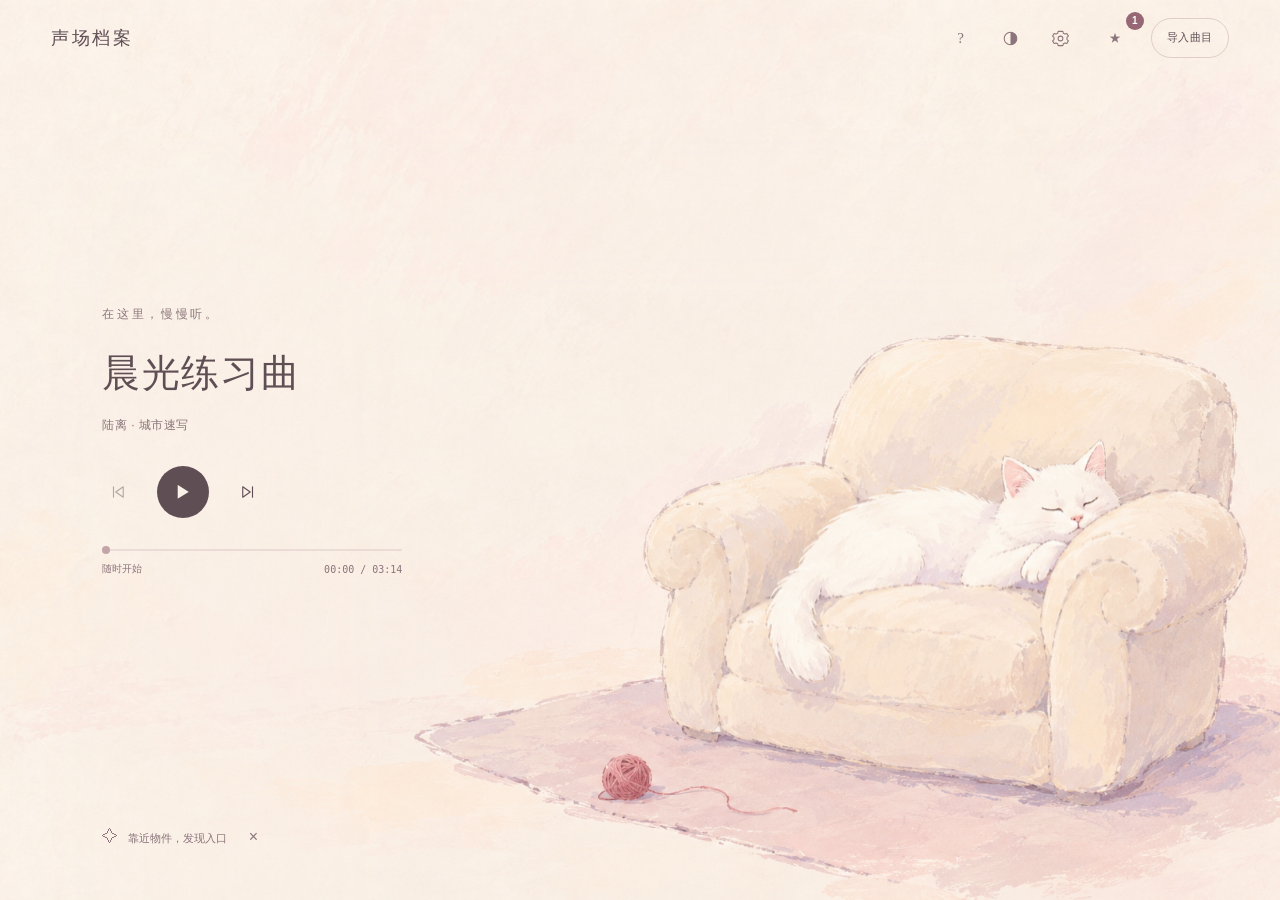
==== commit 599eedf6: "feat: unify macOS installation and updates; release v0.2.8" ====
--- a/frontend/preview.html
+++ b/frontend/preview.html
@@ -351,12 +351,16 @@
         </div>
         <div class="modal-body update-body">
             <p id="updateVersion">声场档案</p>
+            <p id="updateInstallation" style="overflow-wrap:anywhere;white-space:pre-line"></p>
+            <button id="updateRevealBtn" class="secondary-btn" type="button">在 Finder 中显示</button>
             <p id="updateStatus" role="status" aria-live="polite"></p>
             <progress id="updateProgress" aria-label="更新下载进度" hidden></progress>
             <span id="updateProgressLabel" hidden></span>
             <div id="updateNotes" class="update-notes" hidden></div>
         </div>
         <div class="modal-footer">
+            <button id="updateCancelBtn" class="secondary-btn" type="button" hidden>取消下载</button>
+            <button id="updateCleanupBtn" class="secondary-btn" type="button" hidden>重试清理</button>
             <button id="updateRecheckBtn" class="secondary-btn" type="button" hidden>重新检查</button>
             <button id="updateActionBtn" class="primary-btn" type="button">检查更新</button>
         </div>
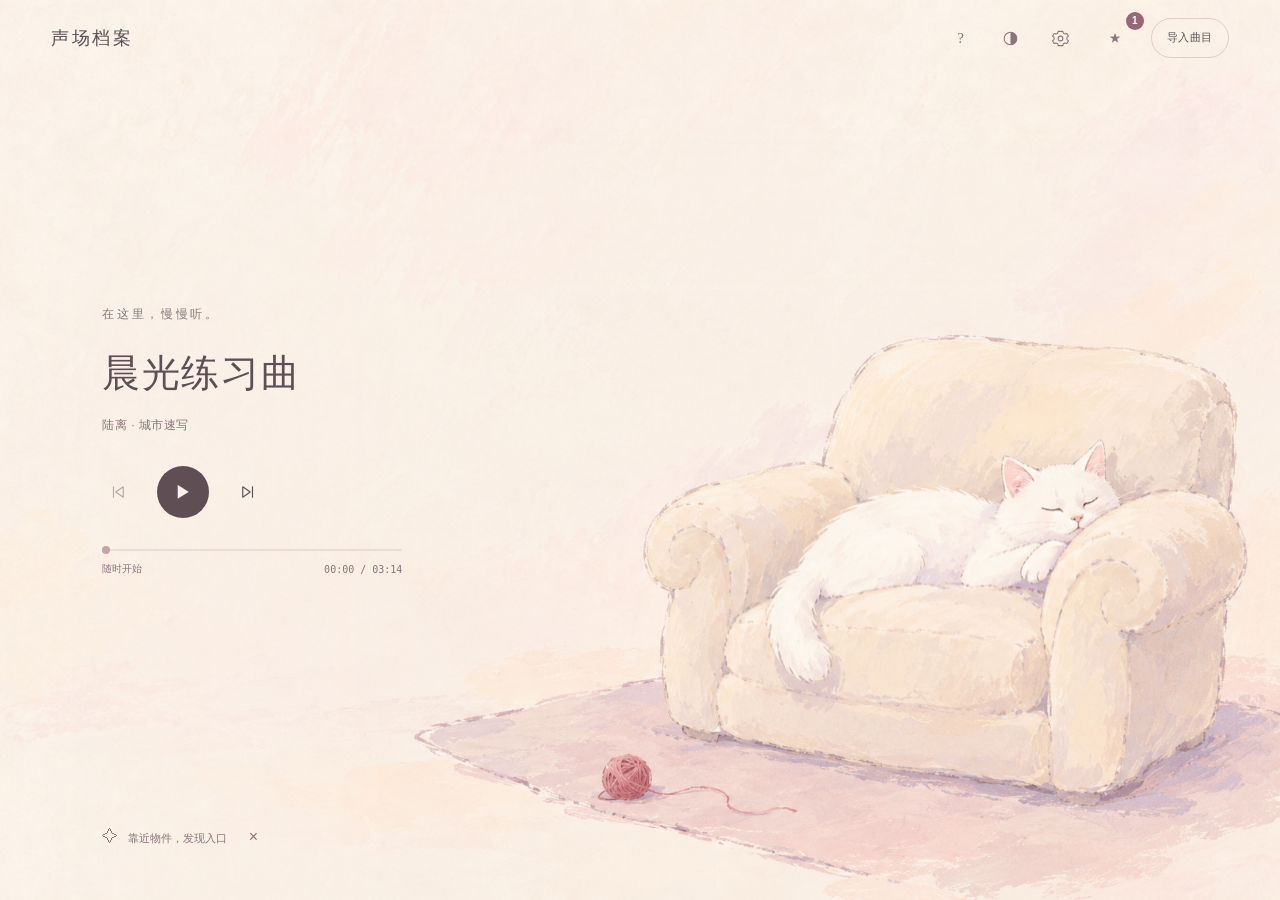
==== commit 905a3483: "fix: repair update migration and release v0.2.9" ====
--- a/frontend/preview.html
+++ b/frontend/preview.html
@@ -344,24 +344,53 @@
 <!-- ============================= -->
 
 <div id="updateModal" class="modal hidden" role="dialog" aria-modal="true" aria-labelledby="updateTitle">
-    <div class="modal-box small">
+    <div class="modal-box update-dialog">
         <div class="modal-header">
-            <h2 id="updateTitle">软件更新</h2>
+            <div><h2 id="updateTitle">软件更新</h2><p class="update-app-name">声场档案</p></div>
             <button id="closeUpdateBtn" class="icon-btn" type="button" aria-label="关闭更新窗口">×</button>
         </div>
         <div class="modal-body update-body">
-            <p id="updateVersion">声场档案</p>
-            <p id="updateInstallation" style="overflow-wrap:anywhere;white-space:pre-line"></p>
-            <button id="updateRevealBtn" class="secondary-btn" type="button">在 Finder 中显示</button>
-            <p id="updateStatus" role="status" aria-live="polite"></p>
-            <progress id="updateProgress" aria-label="更新下载进度" hidden></progress>
-            <span id="updateProgressLabel" hidden></span>
-            <div id="updateNotes" class="update-notes" hidden></div>
+            <div class="update-version-row">
+                <div class="update-installed-version"><span class="update-label">当前版本</span><strong id="updateVersion">读取中…</strong><span id="updateArchitecture" class="update-chip" hidden></span></div>
+                <span id="updateTargetVersion" class="update-target-version" hidden></span>
+            </div>
+            <section id="updateStatusPanel" class="update-status-panel" data-tone="neutral" aria-labelledby="updateStatusTitle">
+                <span id="updateStatusIcon" class="update-status-icon" aria-hidden="true">↓</span>
+                <div class="update-status-copy">
+                    <h3 id="updateStatusTitle">检查是否有可用更新</h3>
+                    <p id="updateStatusMessage" role="status" aria-live="polite"></p>
+                    <div id="updateProgressRow" class="update-progress-row" hidden><progress id="updateProgress" aria-label="更新下载进度" hidden></progress><span id="updateProgressLabel" hidden></span></div>
+                    <details id="updateErrorDetails" class="update-details" hidden><summary>错误详情</summary><p id="updateStatus" class="update-technical-text"></p></details>
+                </div>
+            </section>
+            <section id="updateNotesSection" class="update-release-notes" hidden>
+                <h3>新版内容</h3><div id="updateNotes" class="update-notes"></div>
+            </section>
+            <section id="updateDiagnosticsCard" class="update-diagnostics" data-saved="false" aria-labelledby="updateDiagnosticsTitle">
+                <div class="update-diagnostics-copy">
+                    <h3 id="updateDiagnosticsTitle">遇到更新问题</h3>
+                    <p id="updateDiagnosticsStatus" role="status" aria-live="polite">导出诊断文件，便于管理员或开发者排查。</p>
+                    <span id="updateDiagnosticsFile" class="update-diagnostic-filename" hidden></span>
+                    <p class="update-privacy-note">诊断文件不含音乐库和音频。</p>
+                </div>
+                <div class="update-diagnostic-actions">
+                    <button id="updateDiagnosticsRevealBtn" class="secondary-btn" type="button" hidden>在 Finder 中显示诊断文件</button>
+                    <button id="updateDiagnosticsBtn" class="update-text-button" type="button">导出诊断信息</button>
+                </div>
+                <details id="updateDiagnosticsDetails" class="update-details" hidden><summary>文件详情</summary><p id="updateDiagnosticsPath" class="update-technical-text"></p><p id="updateDiagnosticsError" class="update-technical-text" hidden></p></details>
+            </section>
+            <details id="updateInstallationDetails" class="update-details update-installation-details">
+                <summary>安装信息</summary>
+                <p id="updateInstallation" class="update-technical-text"></p>
+                <button id="updateRevealBtn" class="update-text-button" type="button">在 Finder 中显示应用</button>
+            </details>
         </div>
         <div class="modal-footer">
-            <button id="updateCancelBtn" class="secondary-btn" type="button" hidden>取消下载</button>
-            <button id="updateCleanupBtn" class="secondary-btn" type="button" hidden>重试清理</button>
-            <button id="updateRecheckBtn" class="secondary-btn" type="button" hidden>重新检查</button>
+            <div class="update-secondary-actions">
+                <button id="updateCancelBtn" class="secondary-btn" type="button" hidden>取消下载</button>
+                <button id="updateCleanupBtn" class="secondary-btn" type="button" hidden>重试清理</button>
+                <button id="updateRecheckBtn" class="update-text-button" type="button" hidden>重新检查</button>
+            </div>
             <button id="updateActionBtn" class="primary-btn" type="button">检查更新</button>
         </div>
     </div>
--- a/frontend/style.css
+++ b/frontend/style.css
@@ -8003,9 +8003,62 @@
     border-bottom-width: 2px;
     border-radius: 5px;
 }
-/* Software updates share the app's existing modal and theme styles. */
-.update-body p { margin: 0 0 16px; }
-.update-body progress { width: 85%; accent-color: var(--primary); }
-.update-notes { white-space: pre-wrap; overflow-wrap: anywhere; max-height: 260px; overflow-y: auto; line-height: 1.65; margin-top: 20px; }
-#updateStatus { white-space: pre-wrap; overflow-wrap: anywhere; }
+/* Update status is primary; paths and raw errors stay in optional details. */
+#updateModal .update-dialog { width: 580px; max-width: calc(100vw - 40px); max-height: calc(100vh - 48px); border-radius: 20px; color: var(--text); }
+#updateModal .modal-header { height: auto; min-height: 88px; padding: 20px 26px; flex-shrink: 0; }
+#updateModal .modal-header h2 { font-size: 23px; font-weight: 600; letter-spacing: .04em; line-height: 1.3; }
+#updateModal .update-app-name { margin: 5px 0 0; color: var(--subtext); font-size: 12px; letter-spacing: .08em; }
+#updateModal .modal-header .icon-btn { width: 34px; height: 34px; min-width: 34px; border: 1px solid var(--border); border-radius: 50%; font-size: 21px; }
+#updateModal .update-body { padding: 24px 26px 18px; display: flex; flex-direction: column; gap: 22px; min-height: 0; }
+#updateModal .update-body > * { flex-shrink: 0; }
+#updateModal .update-body p { margin: 0; }
+#updateModal .update-version-row { display: flex; align-items: center; justify-content: space-between; gap: 12px; flex-wrap: wrap; }
+#updateModal .update-installed-version { display: flex; align-items: center; flex-wrap: wrap; gap: 10px; }
+#updateModal .update-label { color: var(--subtext); font-size: 12px; }
+#updateModal #updateVersion { font-size: 18px; font-weight: 600; font-variant-numeric: tabular-nums; }
+#updateModal .update-chip { padding: 4px 8px; border: 1px solid var(--border); border-radius: 6px; color: var(--subtext); font-size: 11px; line-height: 1.25; }
+#updateModal .update-target-version { color: var(--primary-strong, var(--primary)); font-size: 12px; font-weight: 600; }
+#updateModal .update-status-panel { display: flex; align-items: flex-start; gap: 14px; padding: 18px; border: 1px solid var(--border); border-radius: 13px; background: var(--surface); }
+#updateModal .update-status-icon { display: grid; place-items: center; flex: 0 0 30px; height: 30px; border: 1px solid currentColor; border-radius: 50%; color: var(--primary-strong, var(--primary)); font-size: 20px; line-height: 1; }
+#updateModal .update-status-copy { min-width: 0; flex: 1; }
+#updateModal h3 { margin: 0; font-size: 15px; font-weight: 600; line-height: 1.5; letter-spacing: 0; }
+#updateModal #updateStatusMessage { margin-top: 6px; color: var(--subtext); font-size: 13px; line-height: 1.7; }
+#updateModal [data-tone="warning"] { background: var(--warning-soft, var(--surface)); }
+#updateModal [data-tone="warning"] .update-status-icon { color: var(--warning, var(--text)); font-size: 18px; font-weight: 600; }
+#updateModal [data-tone="success"] .update-status-icon { background: var(--primary-light); }
+#updateModal .update-progress-row { display: flex; align-items: center; gap: 12px; margin-top: 14px; }
+#updateModal .update-progress-row progress { min-width: 0; flex: 1; height: 6px; accent-color: var(--primary); }
+#updateModal #updateProgressLabel { color: var(--subtext); font-size: 12px; font-variant-numeric: tabular-nums; }
+#updateModal .update-details { color: var(--subtext); font-size: 12px; line-height: 1.65; }
+#updateModal .update-details summary { width: fit-content; cursor: pointer; padding: 2px 0; }
+#updateModal .update-status-panel .update-details { margin-top: 10px; }
+#updateModal .update-body .update-technical-text { margin: 9px 0 0; padding: 10px 12px; border-radius: 8px; background: var(--surface); color: var(--subtext); white-space: pre-wrap; overflow-wrap: anywhere; font-size: 12px; line-height: 1.65; user-select: text; }
+#updateModal .update-release-notes h3 { margin-bottom: 9px; }
+#updateModal[data-update-error="true"] .update-release-notes { order: 1; }
+#updateModal .update-notes { white-space: pre-wrap; overflow-wrap: anywhere; max-height: 180px; overflow-y: auto; font-size: 13px; line-height: 1.75; color: var(--subtext); }
+#updateModal .update-diagnostics { display: flex; flex-wrap: wrap; align-items: center; justify-content: space-between; gap: 14px 18px; padding-top: 20px; border-top: 1px solid var(--border); }
+#updateModal .update-diagnostics-copy { flex: 1 1 230px; min-width: 0; }
+#updateModal .update-diagnostics h3 { font-size: 13px; }
+#updateModal #updateDiagnosticsStatus { margin-top: 5px; color: var(--subtext); font-size: 12px; line-height: 1.7; }
+#updateModal .update-diagnostics .update-privacy-note { margin-top: 6px; font-size: 11px; color: var(--subtext); opacity: .8; }
+#updateModal .update-diagnostic-actions { display: flex; align-items: center; flex-wrap: wrap; gap: 12px 16px; }
+#updateModal .update-text-button { padding: 5px 0; border: 0; background: none; color: var(--primary-strong, var(--primary)); font: inherit; font-size: 12px; font-weight: 600; cursor: pointer; text-decoration: none; box-shadow: none; }
+#updateModal .update-text-button:hover { text-decoration: underline; text-underline-offset: 3px; }
+#updateModal .update-text-button:disabled { opacity: .45; cursor: default; text-decoration: none; }
+#updateModal .update-text-button:focus-visible, #updateModal summary:focus-visible { outline: 2px solid var(--primary); outline-offset: 4px; border-radius: 3px; }
+#updateModal .update-diagnostics[data-saved="true"] { padding: 16px 18px; border: 1px solid var(--border); border-radius: 13px; background: var(--surface); }
+#updateModal .update-diagnostics[data-saved="true"] .update-diagnostics-copy { flex-basis: 100%; }
+#updateModal .update-diagnostic-filename { display: block; max-width: 100%; margin-top: 10px; font-size: 12px; font-weight: 600; overflow: hidden; text-overflow: ellipsis; white-space: nowrap; }
+#updateModal #updateDiagnosticsDetails { flex-basis: 100%; }
+#updateModal .update-installation-details { padding-top: 2px; order: 2; }
+#updateModal .update-installation-details .update-text-button { margin-top: 6px; }
+#updateModal .modal-footer { display: flex; align-items: center; justify-content: space-between; flex-wrap: wrap; gap: 12px; height: auto; min-height: 76px; padding: 16px 26px; flex-shrink: 0; }
+#updateModal .update-secondary-actions { display: flex; align-items: center; flex-wrap: wrap; gap: 12px; }
+#updateModal .primary-btn, #updateModal .secondary-btn { min-height: 38px; padding: 9px 15px; font-size: 13px; line-height: 1.4; border-radius: 9px; letter-spacing: 0; box-shadow: none; transform: none; }
+#updateModal #updateActionBtn { margin-left: auto; min-width: 112px; }
+@media (max-height: 700px) {
+    #updateModal .modal-header { min-height: 76px; padding-top: 16px; padding-bottom: 16px; }
+    #updateModal .update-body { padding-top: 18px; gap: 17px; }
+    #updateModal .update-notes { max-height: 130px; }
+}
 #updateModal [hidden] { display: none !important; }
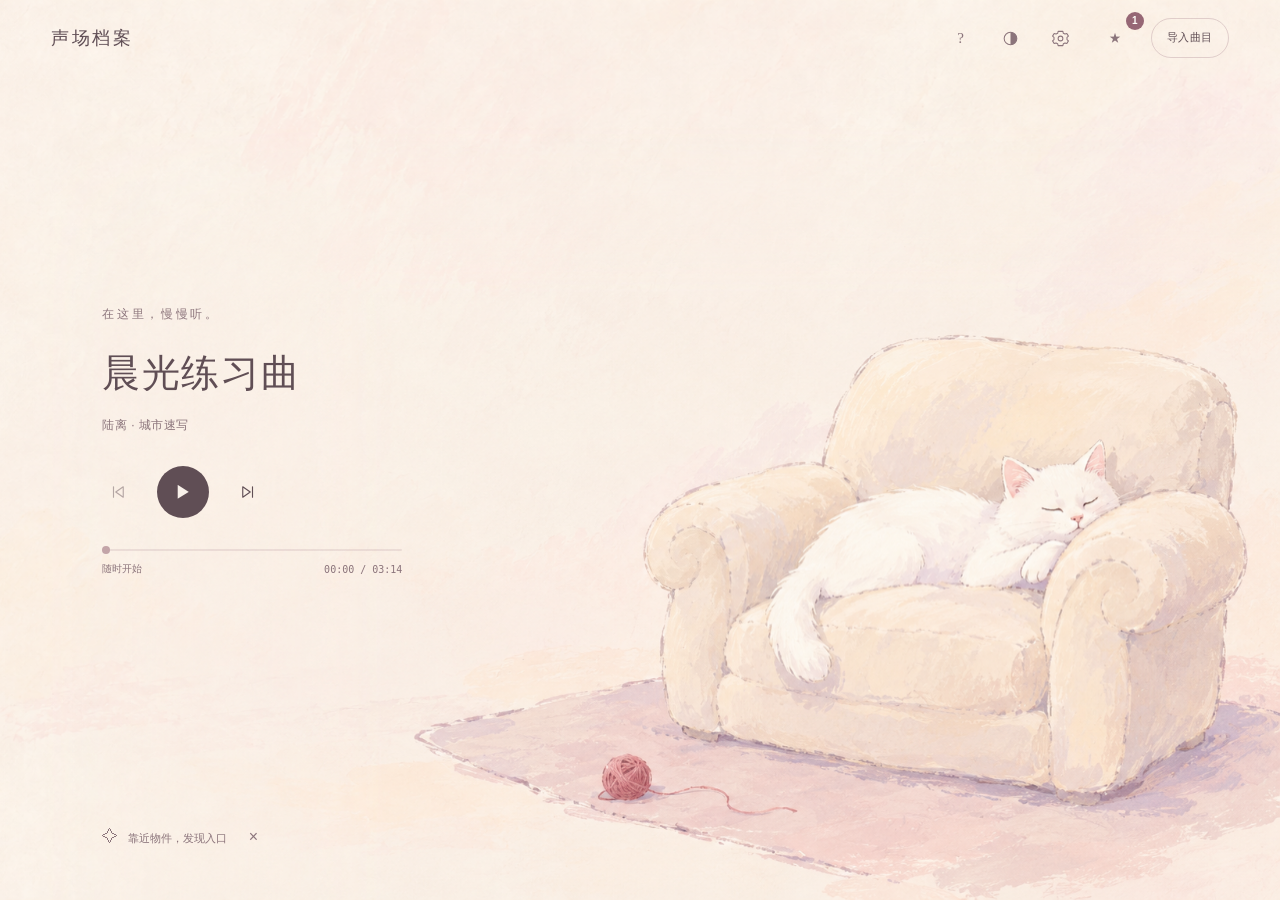
==== commit 80abfdab: "feat: smoother update experience; release v0.2.11 - Check for updates silently at most once a day; s" ====
--- a/frontend/preview.html
+++ b/frontend/preview.html
@@ -59,6 +59,7 @@
         </nav>
 
         <div class="top-actions">
+            <button id="updateNoticeBtn" class="update-notice" type="button" hidden></button>
             <button id="sceneHelpBtn" class="scene-help-btn" type="button" aria-label="查看场景入口" aria-controls="homeScene" aria-expanded="false" title="查看场景入口">?</button>
             <button id="themeToggleBtn" class="theme-toggle appearance-toggle" type="button" aria-label="切换到月夜打盹" title="切换到月夜打盹">
                 <svg class="appearance-glyph" viewBox="0 0 24 24" aria-hidden="true"><circle cx="12" cy="12" r="8"/><path d="M12 4a8 8 0 0 1 0 16Z"/></svg>
@@ -80,7 +81,7 @@
                 <div id="settingsMenu" class="theme-menu hidden" role="menu" aria-label="设置">
                     <button id="sceneMotionBtn" class="settings-action" type="button" role="menuitemcheckbox" aria-checked="true" tabindex="-1">场景微动效<span aria-hidden="true">开</span></button>
                     <button id="shortcutHelpBtn" class="settings-action" type="button" role="menuitem" tabindex="-1">快捷键<span aria-hidden="true">?</span></button>
-                    <button id="checkUpdateBtn" class="settings-action" type="button" role="menuitem" tabindex="-1">检查更新</button>
+                    <button id="checkUpdateBtn" class="settings-action" type="button" role="menuitem" tabindex="-1">检查更新<span id="checkUpdateBadge" class="update-menu-badge" hidden></span></button>
                 </div>
             </div>
             <button id="openCandidatePanelBtn" class="secondary-btn candidate-panel-trigger" type="button" title="候选清单" aria-label="打开候选清单" aria-expanded="false">
--- a/frontend/style.css
+++ b/frontend/style.css
@@ -8062,3 +8062,38 @@
     #updateModal .update-notes { max-height: 130px; }
 }
 #updateModal [hidden] { display: none !important; }
+
+/* Update discovery: a quiet header pill and a dot on the settings entry, never a modal. */
+.update-notice {
+    box-sizing: border-box;
+    height: 34px;
+    display: inline-flex;
+    align-items: center;
+    gap: 8px;
+    padding: 0 13px;
+    border: 1px solid #56514a;
+    border-radius: 999px;
+    background: transparent;
+    color: #e8e1d5;
+    font-size: 12px;
+    font-weight: 600;
+    white-space: nowrap;
+    cursor: pointer;
+}
+.update-notice::before { content: ""; width: 7px; height: 7px; flex: none; border-radius: 50%; background: var(--primary); }
+.update-notice:hover { color: #fff; background: #292825; }
+.update-notice:focus-visible { outline: 2px solid var(--primary); outline-offset: 2px; }
+.update-notice[hidden] { display: none; }
+#settingsToggleBtn { position: relative; }
+#settingsToggleBtn[data-update-available="true"]::after {
+    content: "";
+    position: absolute;
+    top: 5px;
+    right: 5px;
+    width: 7px;
+    height: 7px;
+    border-radius: 50%;
+    background: var(--primary);
+}
+.settings-action .update-menu-badge { color: var(--primary-strong); font-size: 11px; font-weight: 600; }
+.settings-action .update-menu-badge[hidden] { display: none; }
--- a/frontend/themes.css
+++ b/frontend/themes.css
@@ -161,6 +161,8 @@
 body:is([data-theme="cream"], [data-theme="night"]) :is(.secondary-btn, .icon-btn, .icon-action, .theme-toggle, .sidebar-collapse-btn, .sidebar-tag-add-dimension) { color: var(--text); background: var(--surface); border-color: var(--border-strong); box-shadow: none; }
 body:is([data-theme="cream"], [data-theme="night"]) :is(.secondary-btn, .icon-btn, .icon-action, .theme-toggle, .sidebar-collapse-btn, .sidebar-tag-add-dimension):hover { color: var(--primary-strong); background: var(--hover); border-color: var(--primary); box-shadow: none; }
 body:is([data-theme="cream"], [data-theme="night"]):not(.view-home) .top-actions .candidate-panel-trigger:not(.is-active):hover { color: var(--primary-strong); background: var(--hover); border-color: var(--primary); }
+body:is([data-theme="cream"], [data-theme="night"]) .update-notice { color: var(--text); background: var(--surface); border-color: var(--border-strong); }
+body:is([data-theme="cream"], [data-theme="night"]) .update-notice:hover { color: var(--primary-strong); background: var(--hover); border-color: var(--primary); }
 body:is([data-theme="cream"], [data-theme="night"]) :is(.secondary-btn.is-active, .secondary-btn.active, .secondary-btn[aria-pressed="true"], .icon-action.is-playing, .icon-action.info-strong, .theme-toggle[aria-expanded="true"]) { color: var(--primary-strong); background: var(--primary-light); border-color: var(--primary-soft); }
 body:is([data-theme="cream"], [data-theme="night"]) :is(.icon-action.is-candidate, .candidate-panel-trigger.is-active) { color: var(--warning); background: var(--warning-soft); border-color: var(--warning); }
 body:is([data-theme="cream"], [data-theme="night"]) .candidate-trigger-count { color: var(--on-primary); background: var(--primary); border-color: var(--chrome); }
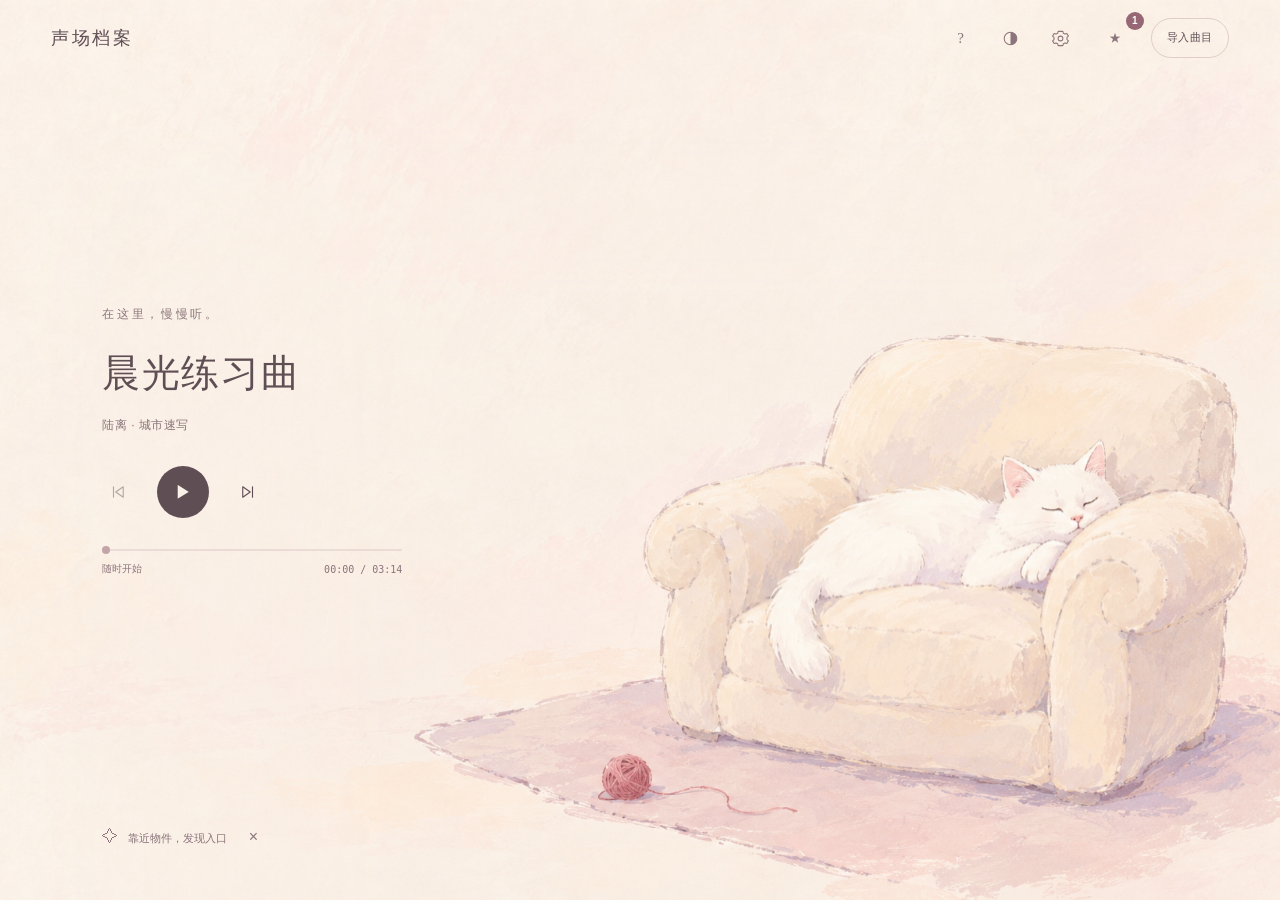
==== commit 29fad389: "feat: improve library workflows and confirm tag removal" ====
--- a/frontend/preview.html
+++ b/frontend/preview.html
@@ -487,11 +487,17 @@
 
         </div>
 
+        <div id="importProgress" class="import-progress hidden" role="status" aria-live="polite">
+            <progress id="importProgressMeter" max="1"></progress>
+            <span id="importProgressText"></span>
+        </div>
+
         <div class="modal-footer">
             <button class="secondary-btn" data-close-modal>
                 取消
             </button>
 
+            <button id="cancelImportTaskBtn" class="secondary-btn hidden" type="button">停止导入</button>
             <button
                 id="confirmImportBtn"
                 class="primary-btn"
@@ -697,7 +703,17 @@
 <script src="home-scene-motion.js"></script>
 <script src="home-scene.js"></script>
 <script src="theme-transition.js"></script>
+<script src=".preview/library-query.js"></script>
 <script src=".preview/mock-tauri.js"></script>
+<script src="library-data.js"></script>
+<script src="assigned-tags.js"></script>
+<script src="home-player.js"></script>
+<script src="library-browser.js"></script>
+<script src="music-detail.js"></script>
+<script src="player.js"></script>
+<script src="candidates.js"></script>
+<script src="library-import.js"></script>
+<script src="clip-editor.js"></script>
 <script src="app.js"></script>
 <script src="updater.js"></script>
 
--- a/frontend/style.css
+++ b/frontend/style.css
@@ -8097,3 +8097,22 @@
 }
 .settings-action .update-menu-badge { color: var(--primary-strong); font-size: 11px; font-weight: 600; }
 .settings-action .update-menu-badge[hidden] { display: none; }
+
+/* Import status remains visible when a partial batch needs attention. */
+.import-progress { display: flex; align-items: center; gap: 12px; padding: 12px 24px; font-size: 13px; }
+.import-progress progress { width: 120px; flex-shrink: 0; accent-color: var(--accent); }
+.import-progress span { overflow-wrap: anywhere; }
+
+/* Assigned tags are direct removal buttons in lists, cards and candidate rows. */
+.tag.removable-tag {
+    border: 0;
+    gap: 4px;
+    line-height: 1;
+    cursor: pointer;
+    flex-shrink: 0;
+}
+.removable-tag .tag-remove-mark { opacity: .65; font-size: 13px; }
+.removable-tag:hover .tag-remove-mark,
+.removable-tag:focus-visible .tag-remove-mark { opacity: 1; }
+.tag.removable-tag:focus-visible { outline: 2px solid var(--primary); outline-offset: 2px; }
+.tag.removable-tag:disabled { opacity: .5; cursor: wait; }
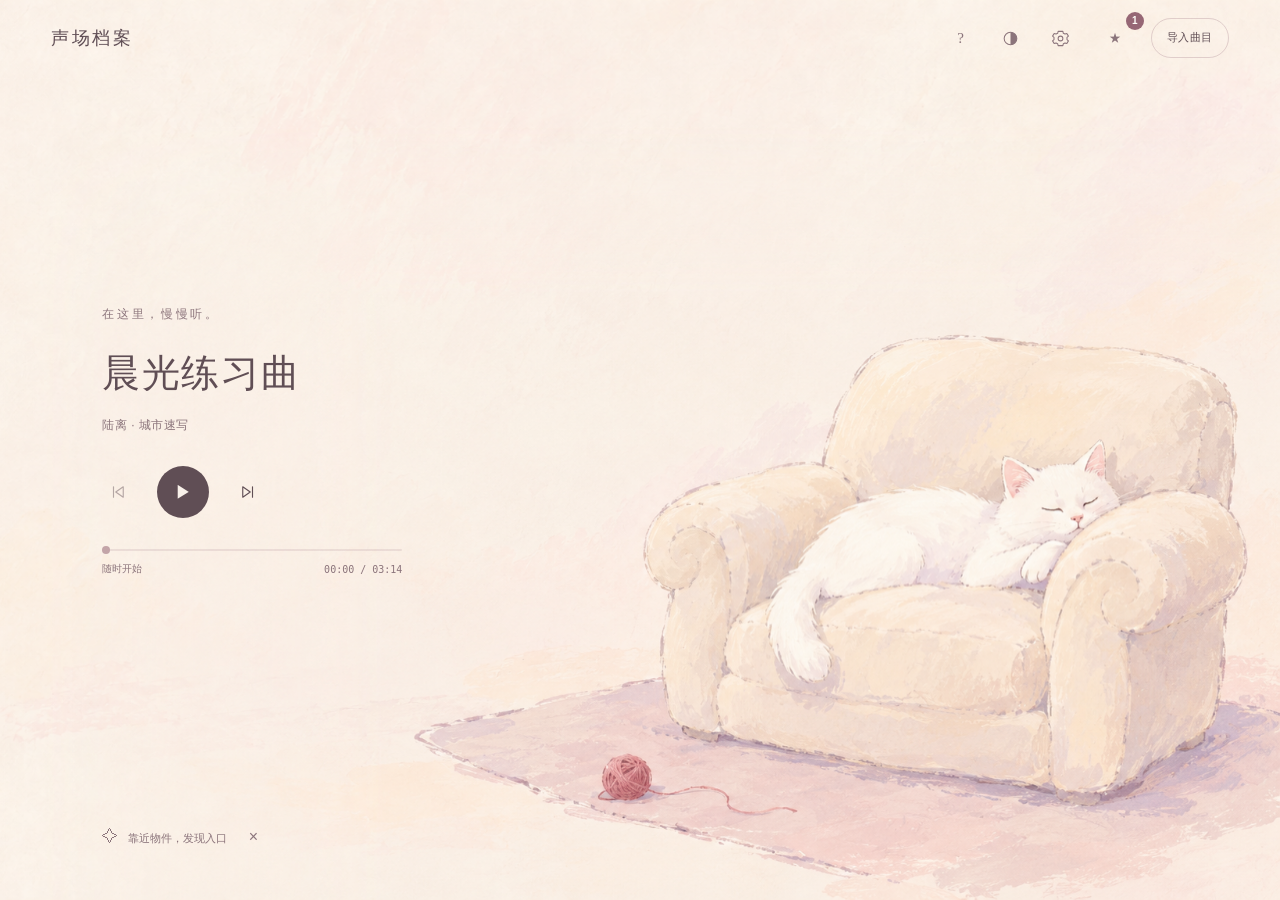
==== commit 22cb565b: "feat: add movie usage records and compact catalogs Add schema 4 movie identities and usage associati" ====
--- a/frontend/preview.html
+++ b/frontend/preview.html
@@ -5,6 +5,7 @@
     <meta name="viewport" content="width=device-width, initial-scale=1.0">
     <title>声场档案</title>
     <link rel="stylesheet" href="style.css">
+    <link rel="stylesheet" href="movie-usage.css">
     <link rel="stylesheet" href="themes.css">
     <link rel="stylesheet" href="home-scene.css">
 </head>
@@ -53,9 +54,8 @@
                 <span>专辑</span>
             </button>
 
-            <button class="nav-item" data-view="recent">
-                <span>最近</span>
-            </button>
+            <button class="nav-item" data-view="movies"><span>电影</span></button>
+
         </nav>
 
         <div class="top-actions">
@@ -101,10 +101,11 @@
         <aside class="sidebar">
 
             <div class="sidebar-controls">
-                <button id="sidebarCollapseBtn" class="sidebar-collapse-btn" type="button" aria-expanded="true" title="收起导航">
+                <button id="sidebarCollapseBtn" class="sidebar-collapse-btn" type="button" aria-expanded="true" title="收起 Tag 筛选">
                     <span aria-hidden="true">‹</span>
-                    <span>收起导航</span>
+                    <span>收起 Tag 筛选</span>
                 </button>
+                <span id="sidebarFilterCount" class="sidebar-filter-count hidden" aria-hidden="true"></span>
             </div>
 
             <div class="sidebar-section tag-section">
@@ -150,9 +151,14 @@
                     </button>
                 </div>
 
-                <button id="filterToggleBtn" class="secondary-btn toolbar-btn" aria-expanded="false">
-                    ⌘ 筛选 <span id="filterActiveIndicator" class="filter-active-indicator hidden" aria-hidden="true"></span>
-                </button>
+                <div id="movieUsageControl" class="movie-usage-control">
+                    <button id="movieUsageFilter" type="button" class="secondary-btn toolbar-btn" aria-haspopup="menu" aria-expanded="false" aria-controls="movieUsageMenu"><span id="movieUsageLabel">使用记录：全部</span><span class="theme-toggle-chevron" aria-hidden="true">⌄</span></button>
+                    <div id="movieUsageMenu" class="theme-menu movie-usage-menu hidden" role="menu" aria-label="电影使用状态">
+                        <button type="button" class="settings-action" role="menuitemradio" aria-checked="true" tabindex="-1" data-movie-usage-status="all">全部<span aria-hidden="true">✓</span></button>
+                        <button type="button" class="settings-action" role="menuitemradio" aria-checked="false" tabindex="-1" data-movie-usage-status="recorded">有使用记录<span aria-hidden="true">✓</span></button>
+                        <button type="button" class="settings-action" role="menuitemradio" aria-checked="false" tabindex="-1" data-movie-usage-status="unrecorded">未记录使用<span aria-hidden="true">✓</span></button>
+                    </div>
+                </div>
 
                 <button id="selectionToggleBtn" class="secondary-btn toolbar-btn">
                     选择
@@ -162,22 +168,11 @@
                     点击试听：开
                 </button>
 
+                <button id="catalogMovieActionBtn" class="primary-btn catalog-toolbar-action hidden" type="button">＋ 新建电影</button>
+
             </div>
 
             <div class="main-scroll-area">
-            <section id="filterPanel" class="filter-panel hidden" aria-label="标签筛选">
-                <div class="filter-panel-header">
-                    <div>
-                        <strong>当前筛选</strong>
-                        <span id="filterEmptyHint">还没选中任何 Tag，在左侧点 Tag 即可筛选</span>
-                    </div>
-                    <div>
-                        <button id="clearFiltersBtn" class="text-btn">清空筛选</button>
-                    </div>
-                </div>
-                <div id="activeFilterTags" class="active-filter-tags"></div>
-            </section>
-
             <section id="bulkToolbar" class="bulk-toolbar hidden">
                 <span id="selectionCount">已选择 0 首</span>
                 <button id="selectAllVisibleBtn" class="text-btn">全选本页</button>
@@ -694,6 +689,15 @@
 </div>
 
 
+<div id="movieUsageModal" class="modal hidden" role="dialog" aria-modal="true" aria-labelledby="movieDialogTitle">
+    <div class="modal-box movie-dialog">
+        <div class="modal-header"><h2 id="movieDialogTitle">记录电影使用</h2><button type="button" class="icon-btn" data-close-movie-dialog aria-label="关闭电影使用窗口">×</button></div>
+        <div id="movieDialogBody" class="modal-body movie-dialog-body"></div>
+        <div id="movieDialogError" class="movie-dialog-error" role="alert"></div>
+        <div class="modal-footer"><button type="button" class="secondary-btn" data-close-movie-dialog>取消</button><button type="button" id="movieDialogSave" class="primary-btn">保存</button></div>
+    </div>
+</div>
+
 <!-- Toast -->
 <div id="toast" class="toast"></div>
 
@@ -704,10 +708,13 @@
 <script src="home-scene.js"></script>
 <script src="theme-transition.js"></script>
 <script src=".preview/library-query.js"></script>
+<script src=".preview/movie-store.js"></script>
 <script src=".preview/mock-tauri.js"></script>
 <script src="library-data.js"></script>
 <script src="assigned-tags.js"></script>
+<script src="movie-usage.js"></script>
 <script src="home-player.js"></script>
+<script src="catalog-controls.js"></script>
 <script src="library-browser.js"></script>
 <script src="music-detail.js"></script>
 <script src="player.js"></script>
--- a/frontend/style.css
+++ b/frontend/style.css
@@ -6214,14 +6214,6 @@
 body[data-theme="sky"] .tag-page-item,
 body[data-theme="sky"] .tag-drop-zone { color: var(--tag-text); background: var(--tag); border-color: rgba(95,174,195,.24); border-radius: 99px; }
 
-/* 筛选面板的 Tag 需要比列表内的 Tag 更易扫读。 */
-#filterPanel .active-filter-tag {
-    font-size: 13px;
-    padding: 5px 10px;
-    min-height: 0;
-    line-height: 1.25;
-}
-
 body[data-theme="sky"] .music-actions { opacity: 1; }
 body[data-theme="sky"] .icon-action,
 body[data-theme="sky"] .icon-btn { color: var(--primary-strong); background: rgba(255,255,255,.82); border-color: var(--border-strong); border-radius: 9px; }
@@ -6763,7 +6755,7 @@
 
 body.sidebar-collapsed .sidebar-collapse-btn > span:last-child,
 body.sidebar-collapsed .sidebar-title,
-body.sidebar-collapsed .nav-item > span:not(:first-child),
+body.sidebar-collapsed .sidebar .nav-item > span:not(:first-child),
 body.sidebar-collapsed .empty-small {
     display: none;
 }
@@ -6777,18 +6769,101 @@
     transform: rotate(180deg);
 }
 
-body.sidebar-collapsed .nav-item {
+body.sidebar-collapsed .sidebar .nav-item {
     justify-content: center;
     padding-right: 0;
     padding-left: 0;
 }
 
-body.sidebar-collapsed .nav-item.active::before {
+body.sidebar-collapsed .sidebar .nav-item.active::before {
     left: -10px;
 }
 
 body.sidebar-collapsed .topbar::after {
     left: 68px;
+}
+
+.sidebar-controls { position: relative; }
+.sidebar-filter-count {
+    position: absolute;
+    top: -7px;
+    right: 0;
+    min-width: 18px;
+    padding: 2px 4px;
+    border-radius: 99px;
+    background: var(--primary);
+    color: var(--bg);
+    font-size: 10px;
+    text-align: center;
+    pointer-events: none;
+}
+/* Compact album/movie directories share one name/count/action alignment. */
+.catalog-directory-columns { display: grid; grid-template-columns: minmax(0,1fr) 76px 40px; align-items: center; gap: 10px; padding: 0 10px 10px; border-bottom: 1px solid var(--border); color: var(--subtext); font-size: 11px; }
+.catalog-directory-columns > span:nth-child(2) { text-align: right; }
+.catalog-directory-list { background: transparent; }
+.catalog-directory-row { display: grid; grid-template-columns: minmax(0,1fr) 40px; align-items: center; gap: 10px; min-height: 52px; padding-right: 10px; border-bottom: 1px solid var(--border); }
+.catalog-directory-row:hover, .catalog-directory-row:focus-within { background: var(--hover); }
+.catalog-directory-open { display: grid; grid-template-columns: 28px minmax(0,1fr) 76px; align-items: center; gap: 12px; min-width: 0; min-height: 51px; padding: 8px 0 8px 10px; text-align: left; border: 0; background: transparent; color: var(--text); font: inherit; cursor: pointer; }
+.catalog-directory-open:focus-visible { outline: 2px solid var(--primary); outline-offset: -2px; }
+.catalog-directory-name { min-width: 0; overflow: hidden; text-overflow: ellipsis; white-space: nowrap; }
+.catalog-directory-count { text-align: right; color: var(--subtext); font-size: 12px; font-variant-numeric: tabular-nums; }
+.catalog-directory-icon { display: grid; place-items: center; width: 28px; height: 28px; border-radius: 4px; color: var(--primary); background: var(--primary-light); font-size: 16px; }
+.catalog-actions { position: relative; flex: 0 0 40px; }
+.catalog-more, .catalog-more-spacer { width: 36px; height: 32px; }
+.catalog-more { display: flex; align-items: center; justify-content: center; padding: 0; border: 0; border-radius: var(--r-sm); background: transparent; color: var(--subtext); font-size: 22px; cursor: pointer; }
+.catalog-more:is(:hover, [aria-expanded="true"]) { background: var(--primary-light); color: var(--primary-strong); }
+.catalog-more:focus-visible { outline: 2px solid var(--primary); outline-offset: 1px; }
+.catalog-actions .catalog-menu { width: 176px; right: 0; top: calc(100% + 5px); padding: 6px; z-index: 60; }
+.catalog-actions.opens-up .catalog-menu { top: auto; bottom: calc(100% + 5px); }
+.catalog-breadcrumb { display: flex; align-items: center; gap: 12px; margin-bottom: 18px; min-width: 0; }
+.catalog-breadcrumb .catalog-back { flex-shrink: 0; padding: 5px 0; }
+.catalog-breadcrumb-separator { color: var(--subtext); }
+.catalog-current-name { flex: 1; min-width: 0; overflow: hidden; text-overflow: ellipsis; white-space: nowrap; font-weight: 500; }
+.catalog-record-page > .catalog-detail-tags { margin-bottom: 18px; }
+.catalog-footer { display: flex; align-items: center; justify-content: space-between; flex-wrap: wrap; gap: 12px; padding: 16px 0; color: var(--subtext); font-size: 12px; }
+.catalog-footer > span { flex-shrink: 0; font-variant-numeric: tabular-nums; }
+.catalog-footer .pagination { margin: 0 0 0 auto; padding: 0; }
+.catalog-footer .pagination-size { order: -1; }
+.catalog-toolbar-action { margin-left: auto; }
+body.catalog-directory-view .toolbar .search-box { flex: 1 1 320px; min-width: 210px; max-width: 560px; }
+@media (hover: hover) and (pointer: fine) {
+    .catalog-directory-row .catalog-more { opacity: 0; }
+    .catalog-directory-row:is(:hover, :focus-within) .catalog-more,
+    .catalog-directory-row .catalog-more[aria-expanded="true"] { opacity: 1; }
+}
+@media (pointer: coarse) {
+    .catalog-more { min-width: 40px; min-height: 44px; }
+}
+
+/* Keep quick additions quiet without removing keyboard or touch access. */
+@media (hover: hover) and (pointer: fine) {
+    :is(.music-row, .music-card) .music-quick-actions,
+    .catalog-detail-tags > .quick-tag-button { opacity: 0; pointer-events: none; }
+    :is(.music-row, .music-card):is(:hover, :focus-within) .music-quick-actions,
+    .catalog-detail-tags:is(:hover, :focus-within) > .quick-tag-button {
+        opacity: 1;
+        pointer-events: auto;
+    }
+}
+.music-quick-actions { display: inline-flex; align-items: center; gap: 8px; }
+.music-quick-actions .movie-record-button {
+    margin: 0;
+    height: 22px;
+    padding: 0 8px;
+    font: 700 10px/1 var(--font-ui);
+    border: 1px dashed var(--border-strong);
+    border-radius: 3px;
+    color: var(--subtext);
+}
+.music-quick-actions .movie-record-button:is(:hover, :focus-visible) {
+    color: var(--primary-strong);
+    border-color: var(--primary);
+}
+.main-scroll-area :is(.music-row:hover, .music-row:focus-within) .music-tags,
+.main-scroll-area .music-tags:has(.quick-tag-editor) {
+    max-height: none;
+    flex-wrap: wrap;
+    overflow: visible;
 }
 
 /* 导航与 Tag 都使用同一枚椭圆数量徽标。 */
@@ -6945,24 +7020,6 @@
 
 .catalog-music-grid {
     min-width: 0;
-}
-
-/* 收起筛选面板后，仍以醒目标记提示当前有 Tag 条件生效。 */
-.filter-active-indicator {
-    width: 8px;
-    height: 8px;
-    flex: 0 0 8px;
-    border-radius: 50%;
-    background: var(--primary);
-    box-shadow: 0 0 0 2px var(--panel), 0 0 0 3px var(--primary);
-}
-
-.filter-active-indicator.hidden {
-    display: none;
-}
-
-#filterToggleBtn.has-active-filters {
-    border-color: var(--primary);
 }
 
 /* 图标操作统一显示即时提示，避免只靠图形猜测用途。 */
--- a/frontend/movie-usage.css
+++ b/frontend/movie-usage.css
@@ -0,0 +1,56 @@
+.music-movie-summary { display:flex; align-items:center; flex-wrap:wrap; gap:5px; margin-top:8px; font-size:11px; }
+.movie-summary-count, .movie-record-button { border:0; background:transparent; color:var(--primary); font:inherit; cursor:pointer; padding:3px 0; }
+.movie-summary-count { white-space:nowrap; }
+.movie-record-button { margin-left:3px; white-space:nowrap; }
+.movie-dialog-hint { color:var(--subtext); }
+.movie-chip { display:inline-flex; align-items:center; gap:3px; min-width:0; max-width:150px; height:22px; padding:1px 4px; border:1px solid var(--movie-chip-border, var(--border-strong)); border-radius:4px; background:var(--movie-chip-bg, var(--panel)); color:var(--movie-chip-text, var(--text)); font:400 11px/1.2 var(--font-ui); }
+button.movie-chip { cursor:pointer; }
+button.movie-chip:hover { background:var(--movie-chip-hover, var(--primary-light)); }
+button.movie-chip:focus-visible { outline:2px solid var(--primary); outline-offset:2px; }
+button.movie-chip:disabled { opacity:.5; cursor:wait; }
+.movie-chip-icon { flex:0 0 13px; font:12px/1 "Apple Color Emoji", "Segoe UI Emoji", sans-serif; text-align:center; }
+.movie-chip-name { min-width:0; overflow:hidden; text-overflow:ellipsis; white-space:nowrap; }
+.movie-chip-remove { flex:0 0 8px; color:inherit; opacity:.65; font:400 12px/1 var(--font-ui); }
+@media (hover:hover) and (pointer:fine) {
+    .movie-chip-remove { opacity:0; }
+    .movie-chip:is(:hover, :focus) .movie-chip-remove { opacity:1; }
+}
+.movie-summary-count:focus-visible, .movie-record-button:focus-visible { outline:2px solid var(--primary); outline-offset:3px; }
+.movie-usage-control { position:relative; flex:0 0 auto; }
+.movie-usage-control .movie-usage-menu { width:190px; right:0; }
+.movie-usage-menu [aria-checked="false"] > span { visibility:hidden; }
+.movie-usage-menu [aria-checked="true"] { background:var(--primary-light); }
+.movie-title-label { color:var(--text); font-weight:600; overflow-wrap:anywhere; }
+.movie-music-row .music-main { min-width:0; }
+.movie-usage-row { padding:14px 0; border-bottom:1px solid var(--border); }
+.movie-usage-note { margin-top:8px; color:var(--subtext); white-space:pre-wrap; overflow-wrap:anywhere; font-size:12px; }
+.movie-usage-actions { display:flex; flex-wrap:wrap; gap:14px; margin-top:7px; }
+.movie-usage-actions .text-btn { padding:3px 0; }
+.movie-usage-empty { padding:22px 0; }
+.movie-dialog { width:min(760px, calc(100vw - 40px)); max-height:calc(100vh - 48px); }
+.movie-dialog-body { overflow:auto; }
+.movie-dialog-context { font-weight:600; margin-bottom:14px; overflow-wrap:anywhere; }
+.movie-dialog-field { display:flex; flex-direction:column; gap:7px; margin-bottom:12px; color:var(--subtext); font-size:12px; }
+.movie-dialog-field input, .movie-dialog-field textarea { width:100%; box-sizing:border-box; border:1px solid var(--border); border-radius:7px; background:var(--panel); color:var(--text); padding:9px 11px; font:inherit; font-size:14px; }
+.movie-dialog-field textarea { resize:vertical; min-height:64px; }
+.movie-note-field { margin-top:15px; }
+.movie-selection-toolbar, .movie-picker-toolbar { display:flex; align-items:center; flex-wrap:wrap; justify-content:space-between; gap:10px; margin-bottom:10px; font-size:12px; }
+.movie-dialog-selections { display:flex; flex-wrap:wrap; gap:6px; max-height:110px; overflow:auto; margin-bottom:9px; }
+.movie-selected-chip { display:inline-flex; align-items:center; gap:6px; border-radius:5px; padding:4px 8px; background:var(--tag); color:var(--tag-text); font-size:12px; overflow-wrap:anywhere; }
+.movie-selected-chip > span { opacity:.7; font-size:11px; }
+.movie-selected-chip button { border:0; padding:1px 3px; background:transparent; color:inherit; font:inherit; cursor:pointer; }
+.movie-selected-chip.is-draft { border:1px dashed var(--primary); }
+.movie-picker-list { border-top:1px solid var(--border); padding-top:14px; }
+#movieDialogResults { max-height:290px; overflow:auto; }
+.movie-choice-row { display:grid; grid-template-columns:18px minmax(0,1fr) minmax(60px,35%); align-items:center; gap:10px; padding:10px 5px; margin:0; border-bottom:1px solid var(--border); cursor:pointer; }
+.movie-choice-row input { width:16px; height:16px; margin:0; accent-color:var(--primary); }
+.movie-choice-name { min-width:0; overflow-wrap:anywhere; }
+.movie-choice-meta { color:var(--subtext); font-size:11px; text-align:right; overflow:hidden; text-overflow:ellipsis; white-space:nowrap; }
+.movie-picker-pagination { display:flex; align-items:center; justify-content:space-between; gap:10px; margin-top:10px; font-size:12px; }
+.movie-picker-empty { color:var(--subtext); padding:20px 6px; text-align:center; }
+.movie-create-option { width:100%; margin-top:9px; padding:9px; color:var(--primary); border:1px dashed var(--primary); border-radius:6px; background:transparent; cursor:pointer; font:inherit; text-align:left; overflow-wrap:anywhere; }
+.movie-dialog-error { padding:0 24px; color:var(--text); font-size:12px; white-space:pre-wrap; overflow-wrap:anywhere; }
+.movie-dialog-error:not(:empty) { padding-block:10px; }
+.movie-dialog .pagination { margin-top:12px; }
+@media (max-width:1050px) { .toolbar { flex-wrap:wrap; } }
+@media (max-width:950px) { .movie-choice-row { grid-template-columns:18px minmax(0,1fr); } .movie-choice-meta { grid-column:2; text-align:left; } }
--- a/frontend/themes.css
+++ b/frontend/themes.css
@@ -23,6 +23,10 @@
     --ring: #96677526;
     --tag: #e9dfe9;
     --tag-text: #705b76;
+    --movie-chip-bg: #ffffff;
+    --movie-chip-border: #d7dce3;
+    --movie-chip-text: #3d424c;
+    --movie-chip-hover: #f3f5f8;
     --danger: #9d484e;
     --danger-soft: #f3e1df;
     --warning: #82612f;
@@ -67,6 +71,10 @@
     --ring: #efcfb61f;
     --tag: #635d7b;
     --tag-text: #f4e4ee;
+    --movie-chip-bg: #ffffff;
+    --movie-chip-border: #d7dce3;
+    --movie-chip-text: #3d424c;
+    --movie-chip-hover: #f3f5f8;
     --danger: #ffd1d5;
     --danger-soft: #72545e;
     --warning: #f5e0bb;
@@ -227,6 +235,8 @@
 body:is([data-theme="cream"], [data-theme="night"]) .album-source-control input[type="radio"]:checked { box-shadow: inset 0 0 0 2px var(--primary-light) !important; }
 body:is([data-theme="cream"], [data-theme="night"]) .settings-action { color: var(--text); }
 body:is([data-theme="cream"], [data-theme="night"]) .settings-action:hover { background: var(--hover); }
+body:is([data-theme="cream"], [data-theme="night"]) .settings-action.danger-btn { color: var(--danger); }
+body:is([data-theme="cream"], [data-theme="night"]) .settings-action.danger-btn:hover { background: var(--danger-soft); }
 body:is([data-theme="cream"], [data-theme="night"]) .timeline-track { background: repeating-linear-gradient(90deg, var(--border) 0 1px, transparent 1px 12px), var(--surface); border-radius: var(--r-sm); }
 body:is([data-theme="cream"], [data-theme="night"]) .timeline-selection { background: var(--ring); border-color: var(--primary); }
 body:is([data-theme="cream"], [data-theme="night"]) :is(.timeline-handle, .timeline-playhead) { background: var(--primary); box-shadow: none; }
